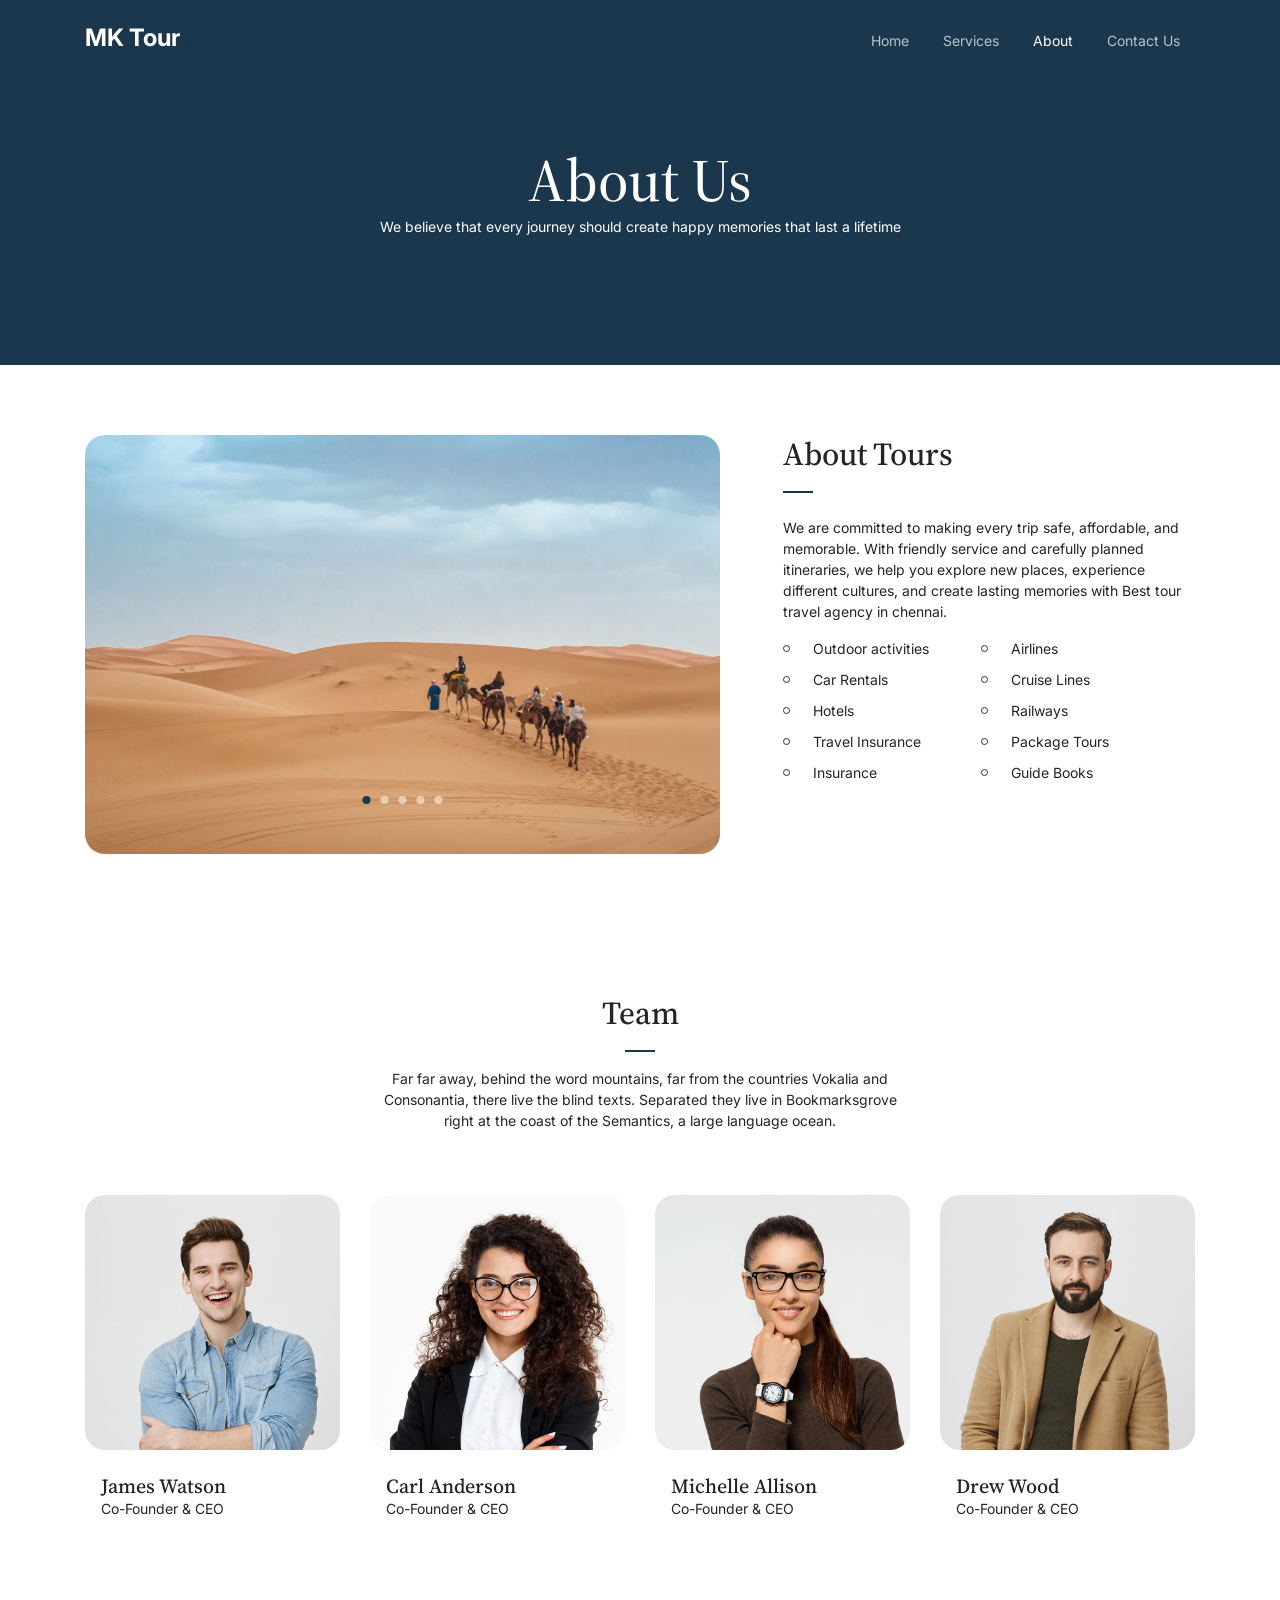
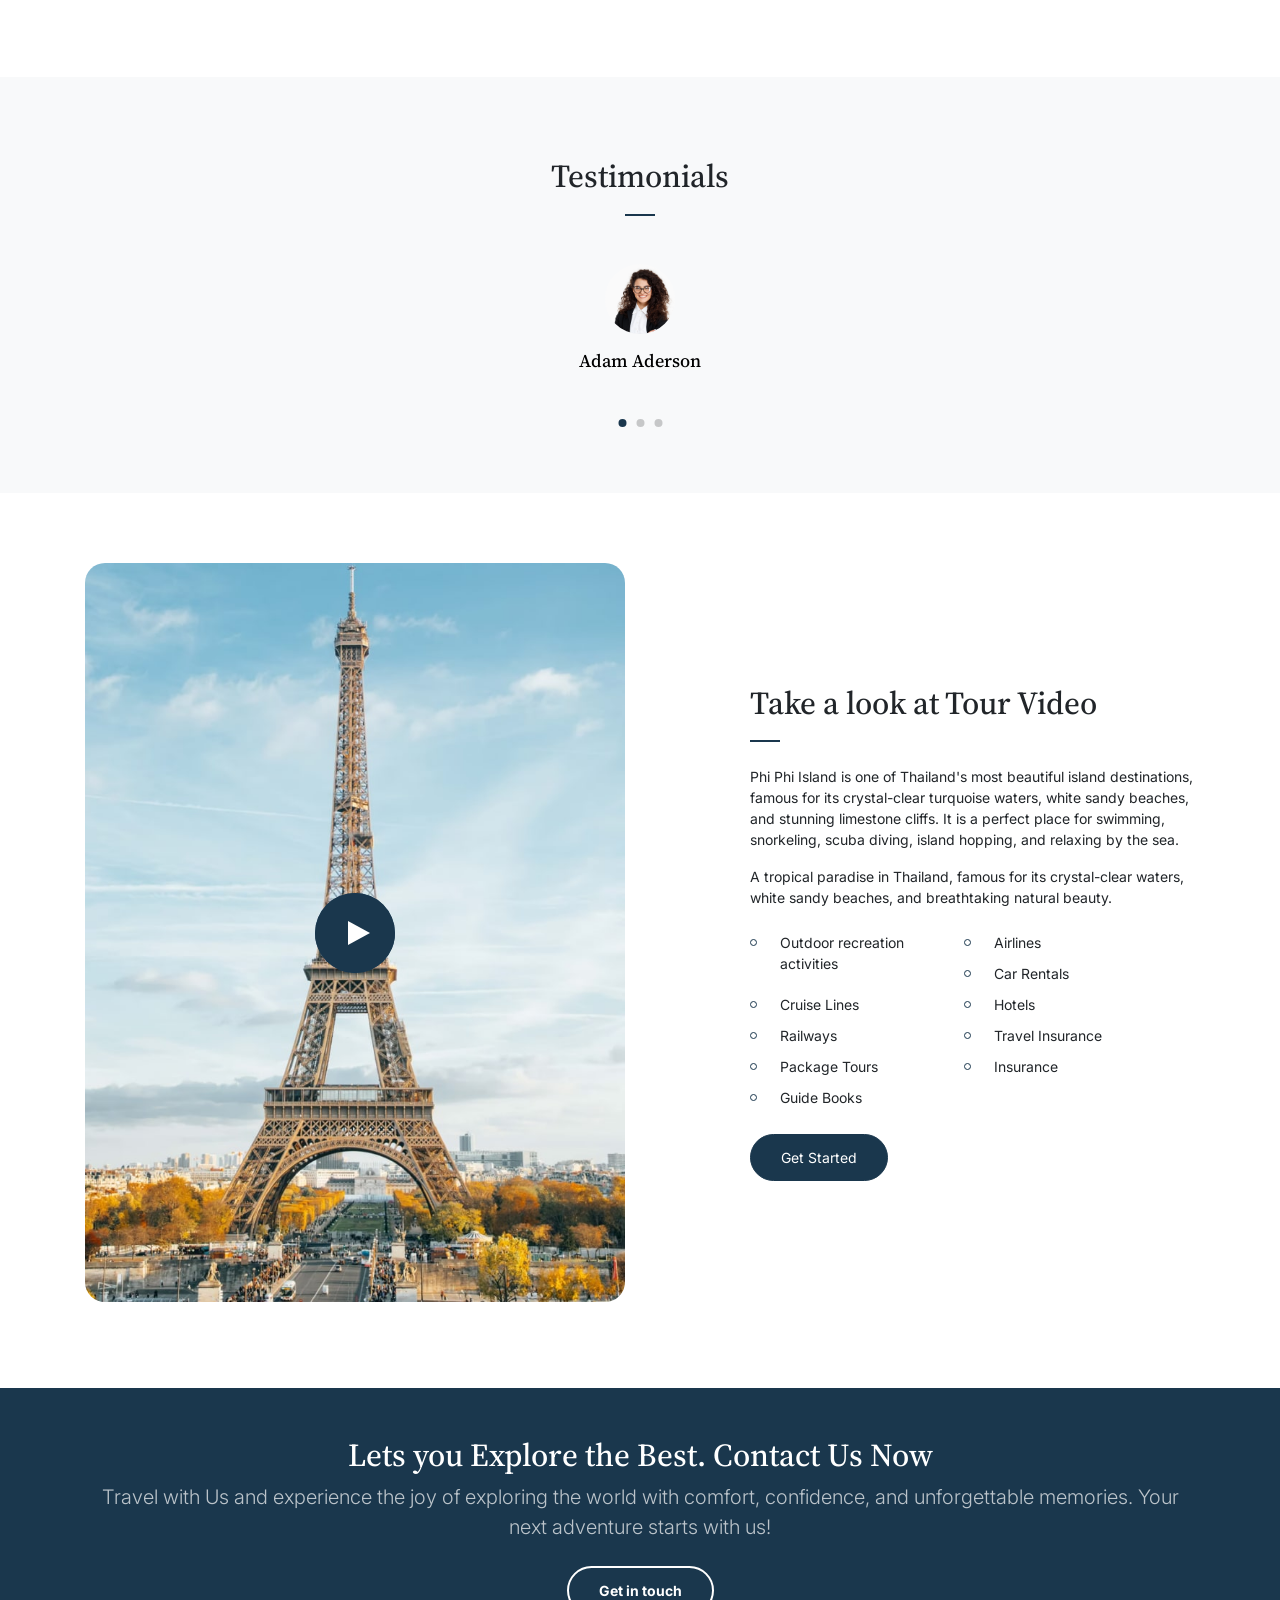
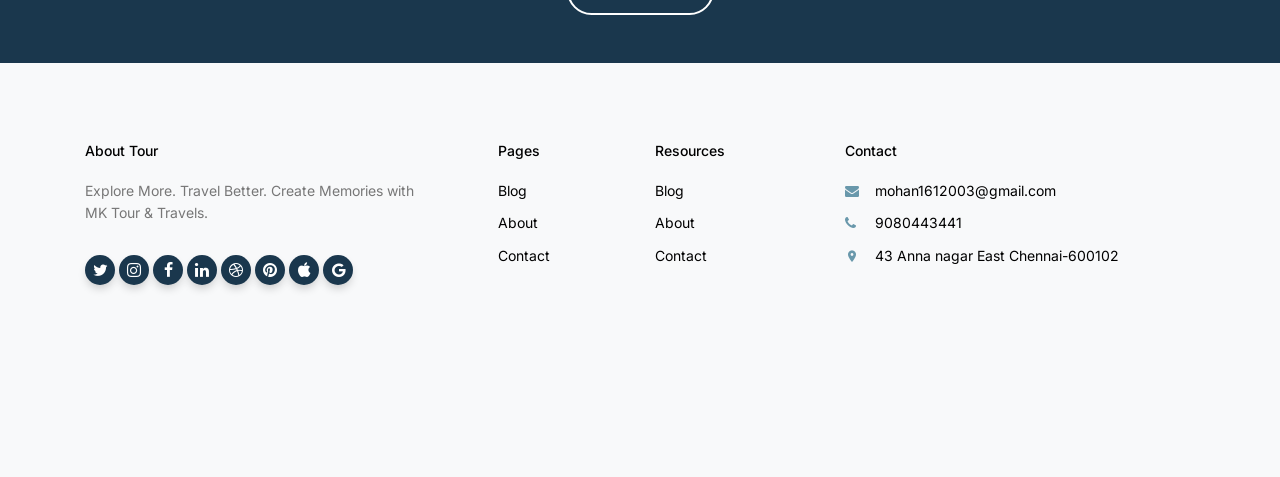
==== about.html @ ab7d7df0 "Update about.html" ====
<!-- /*
* Template Name: Tour
* Template Author: Untree.co
* Tempalte URI: https://untree.co/
* License: https://creativecommons.org/licenses/by/3.0/
*/ -->
<!doctype html>
<html lang="en">
<head>
<meta name="title" content="MK Tour Travels">
<meta name="description" content="MK Tour & Travels, we believe every trip is a new adventure, and we're here to help you discover the world's most beautiful destinations with comfort, safety, and confidence.">
<meta name="keywords" content="Best tour travel agency in chennai">
<meta name="robots" content="index, follow">
<meta http-equiv="Content-Type" content="text/html; charset=utf-8">
<meta name="language" content="English">
<meta name="author" content="MOHANKUMAR S">
<meta charset="utf-8">
<meta name="viewport" content="width=device-width, initial-scale=1, shrink-to-fit=no">
<meta name="author" content="Untree.co">
<link rel="shortcut icon" href="favicon.png">

<meta name="description" content="" />
<meta name="keywords" content="bootstrap, bootstrap4" />

  <link rel="preconnect" href="https://fonts.googleapis.com">
  <link rel="preconnect" href="https://fonts.gstatic.com" crossorigin>
  <link href="https://fonts.googleapis.com/css2?family=Inter:wght@400;700&family=Source+Serif+Pro:wght@400;700&display=swap" rel="stylesheet">

  <link rel="stylesheet" href="css/bootstrap.min.css">
  <link rel="stylesheet" href="css/owl.carousel.min.css">
  <link rel="stylesheet" href="css/owl.theme.default.min.css">
  <link rel="stylesheet" href="css/jquery.fancybox.min.css">
  <link rel="stylesheet" href="fonts/icomoon/style.css">
  <link rel="stylesheet" href="fonts/flaticon/font/flaticon.css">
  <link rel="stylesheet" href="css/daterangepicker.css">
  <link rel="stylesheet" href="css/aos.css">
  <link rel="stylesheet" href="css/style.css">

  <title>"MK Tour Travels with family and friends"</title>

  <!-- Open Graph Meta Tags for MK Tour & Travels -->
	
	<meta property="og:title" content="MK Tour & Travels | Best Tour Packages from Chennai">
	
	<meta property="og:description" content="Explore domestic and international tour packages from Chennai with MK Tour & Travels. Plan your Manali, Goa, Maldives, Thailand and Kerala trips with us.">
	
	<meta property="og:type" content="website">
	
	<meta property="og:url" content="https://mk-tour-travels.vercel.app/index.html">
	
	<meta property="og:image" content="https://mk-tour-travels.vercel.app/images/hero-slider-2.jpg">
	
	<meta property="og:image:alt" content="MK Tour & Travels - Explore Beautiful Travel Destinations">
	
	<meta property="og:site_name" content="MK Tour & Travels">
	
	<meta property="og:locale" content="en_IN">
	
	<!-- Twitter / X Card Tags -->
	
	<meta name="twitter:card" content="summary_large_image">
	
	<meta name="twitter:title" content="MK Tour & Travels | Best Tour Packages from Chennai">
	
	<meta name="twitter:description" content="Explore domestic and international tour packages from Chennai with MK Tour & Travels. Plan your dream vacation with us.">
	
	<meta name="twitter:image" content="https://mk-tour-travels.vercel.app/images/hero-slider-2.jpg">
	
	<meta name="twitter:image:alt" content="MK Tour & Travels Travel Destination">
	

</head>

<body>


  <div class="site-mobile-menu site-navbar-target">
    <div class="site-mobile-menu-header">
      <div class="site-mobile-menu-close">
        <span class="icofont-close js-menu-toggle"></span>
      </div>
    </div>
    <div class="site-mobile-menu-body"></div>
  </div>

  <nav class="site-nav">
    <div class="container">
      <div class="site-navigation">
        <a href="index.html" class="logo m-0">MK Tour <span class="text-primary">.</span></a>

        <ul class="js-clone-nav d-none d-lg-inline-block text-left site-menu float-right">
          <li><a href="index.html">Home</a></li>
          <li><a href="services.html">Services</a></li>
          <li class="active"><a href="about.html">About</a></li>
          <li><a href="contact.html">Contact Us</a></li>
        </ul>

        <a href="#" class="burger ml-auto float-right site-menu-toggle js-menu-toggle d-inline-block d-lg-none light" data-toggle="collapse" data-target="#main-navbar">
          <span></span>
        </a>

      </div>
    </div>
  </nav>


  <div class="hero hero-inner">
    <div class="container">
      <div class="row align-items-center">
        <div class="col-lg-6 mx-auto text-center">
          <div class="intro-wrap">
            <h1 class="mb-0">About Us</h1>
            <p class="text-white">We believe that every journey should create happy memories that last a lifetime</p>
          </div>
        </div>
      </div>
    </div>
  </div>

  
  
  <div class="untree_co-section">
    <div class="container">
      <div class="row">
        <div class="col-lg-7">
          <div class="owl-single dots-absolute owl-carousel">
            <img src="images/slider-1.jpg" alt="Free HTML Template by Untree.co" title="Explore Scenic Holiday Destinations with MK Tour & Travels" class="img-fluid rounded-20">
            <img src="images/slider-2.jpg" alt="Free HTML Template by Untree.co" title="Explore Scenic Holiday Destinations with MK Tour & Travels" class="img-fluid rounded-20">
            <img src="images/slider-3.jpg" alt="Free HTML Template by Untree.co" title="Explore Scenic Holiday Destinations with MK Tour & Travels" class="img-fluid rounded-20">
            <img src="images/slider-4.jpg" alt="Free HTML Template by Untree.co" title="Explore Scenic Holiday Destinations with MK Tour & Travels" class="img-fluid rounded-20">
            <img src="images/slider-5.jpg" alt="Free HTML Template by Untree.co" title="Explore Scenic Holiday Destinations with MK Tour & Travels" class="img-fluid rounded-20">
          </div>
        </div>
        <div class="col-lg-5 pl-lg-5 ml-auto">
          <h2 class="section-title mb-4">About Tours</h2>
          <p>We are committed to making every trip safe, affordable, and memorable. With friendly service and carefully planned itineraries, we help you explore new places, experience different cultures, and create lasting memories with Best tour travel agency in chennai.</p>
          <ul class="list-unstyled two-col clearfix">
            <li>Outdoor activities</li>
            <li>Airlines</li>
            <li>Car Rentals</li>
            <li>Cruise Lines</li>
            <li>Hotels</li>
            <li>Railways</li>
            <li>Travel Insurance</li>
            <li>Package Tours</li>
            <li>Insurance</li>
            <li>Guide Books</li>
          </ul>
        </div>
      </div>
    </div>
  </div>

  <div class="untree_co-section">
    <div class="container">
      <div class="row justify-content-center mb-5">
        <div class="col-md-6 text-center">
          <h2 class="section-title mb-3 text-center">Team</h2>
          <p>Far far away, behind the word mountains, far from the countries Vokalia and Consonantia, there live the blind texts. Separated they live in Bookmarksgrove right at the coast of the Semantics, a large language ocean.</p>
        </div>
      </div>

      <div class="row">
        <div class="col-lg-3 mb-4">
          <div class="team">
            <img src="images/person_1.jpg" alt="Image" title="Happy Traveler Testimonial - MK Tour & Travels" class="img-fluid mb-4 rounded-20">
            <div class="px-3">
              <h3 class="mb-0">James Watson</h3>
              <p>Co-Founder &amp; CEO</p>
            </div>
          </div>
        </div>
        <div class="col-lg-3 mb-4">
          <div class="team">
            <img src="images/person_2.jpg" alt="Image" title="Satisfied Traveler Testimonial - MK Tour & Travels" class="img-fluid mb-4 rounded-20">
            <div class="px-3">
              <h3 class="mb-0">Carl Anderson</h3>
              <p>Co-Founder &amp; CEO</p>
            </div>
          </div>
        </div>

        <div class="col-lg-3 mb-4">
          <div class="team">
            <img src="images/person_4.jpg" alt="Image" title="Happy Customer Testimonial - MK Tour & Travels" class="img-fluid mb-4 rounded-20">
            <div class="px-3">
              <h3 class="mb-0">Michelle Allison</h3>
              <p>Co-Founder &amp; CEO</p>
            </div>
          </div>
        </div>
        <div class="col-lg-3 mb-4">
          <div class="team">
            <img src="images/person_3.jpg" alt="Image" title="Happy Traveler Testimonial - MK Tour & Travels" class="img-fluid mb-4 rounded-20">
            <div class="px-3">
              <h3 class="mb-0">Drew Wood</h3>
              <p>Co-Founder &amp; CEO</p>
            </div>
          </div>
        </div>

      </div>

    </div>
  </div>


  

  <div class="untree_co-section testimonial-section mt-5">
    <div class="container">
      <div class="row justify-content-center">
        <div class="col-lg-7 text-center">
          <h2 class="section-title text-center mb-5">Testimonials</h2>

          <div class="owl-single owl-carousel no-nav">
            <div class="testimonial mx-auto">
              <figure class="img-wrap">
                <img src="images/person_2.jpg" alt="Image" title="Satisfied Traveler Testimonial - MK Tour & Travels" class="img-fluid">
              </figure>
              <h3 class="name">Adam Aderson</h3>
              <blockquote>
                <p>&ldquo;There live the blind texts. Separated they live in Bookmarksgrove right at the coast of the Semantics, a large language ocean.&rdquo;</p>
              </blockquote>
            </div>

            <div class="testimonial mx-auto">
              <figure class="img-wrap">
                <img src="images/person_3.jpg" alt="Image" title="Happy Traveler Testimonial - MK Tour & Travels" class="img-fluid">
              </figure>
              <h3 class="name">Lukas Devlin</h3>
              <blockquote>
                <p>&ldquo;There live the blind texts. Separated they live in Bookmarksgrove right at the coast of the Semantics, a large language ocean.&rdquo;</p>
              </blockquote>
            </div>

            <div class="testimonial mx-auto">
              <figure class="img-wrap">
                <img src="images/person_4.jpg" alt="Image" title="Happy Customer Testimonial - MK Tour & Travels" class="img-fluid">
              </figure>
              <h3 class="name">Kayla Bryant</h3>
              <blockquote>
                <p>&ldquo;There live the blind texts. Separated they live in Bookmarksgrove right at the coast of the Semantics, a large language ocean.&rdquo;</p>
              </blockquote>
            </div>

          </div>

        </div>
      </div>
    </div>
  </div>

  <div class="untree_co-section">
    <div class="container">
      <div class="row justify-content-between align-items-center">

        <div class="col-lg-6">
          <figure class="img-play-video">
            <a id="play-video" class="video-play-button" href="https://www.youtube.com/watch?v=mwtbEGNABWU" data-fancybox>
              <span></span>
            </a>
            <img src="images/hero-slider-2.jpg" alt="Image" title="Explore Paris Tour Packages with MK Tour & Travels" class="img-fluid rounded-20">
          </figure>
        </div>

        <div class="col-lg-5">
          <h2 class="section-title text-left mb-4">Take a look at Tour Video</h2>
          <p>Phi Phi Island is one of Thailand's most beautiful island destinations, famous for its crystal-clear turquoise waters, white sandy beaches, and stunning limestone cliffs. It is a perfect place for swimming, snorkeling, scuba diving, island hopping, and relaxing by the sea.</p>

          <p class="mb-4">A tropical paradise in Thailand, famous for its crystal-clear waters, white sandy beaches, and breathtaking natural beauty.</p>

          <ul class="list-unstyled two-col clearfix">
            <li>Outdoor recreation activities</li>
            <li>Airlines</li>
            <li>Car Rentals</li>
            <li>Cruise Lines</li>
            <li>Hotels</li>
            <li>Railways</li>
            <li>Travel Insurance</li>
            <li>Package Tours</li>
            <li>Insurance</li>
            <li>Guide Books</li>
          </ul>

          <p><a href="#" class="btn btn-primary">Get Started</a></p>

          
        </div>
      </div>
    </div>
  </div>
  
  <div class="py-5 cta-section">
    <div class="container">
      <div class="row text-center">
        <div class="col-md-12">
          <h2 class="mb-2 text-white">Lets you Explore the Best. Contact Us Now</h2>
          <p class="mb-4 lead text-white text-white-opacity">Travel with Us and experience the joy of exploring the world with comfort, confidence, and unforgettable memories. Your next adventure starts with us!</p>
          <p class="mb-0"><a href="booking.html" class="btn btn-outline-white text-white btn-md font-weight-bold">Get in touch</a></p>
        </div>
      </div>
    </div>
  </div>

  <div class="site-footer">
    <div class="inner first">
      <div class="container">
        <div class="row">
          <div class="col-md-6 col-lg-4">
            <div class="widget">
              <h3 class="heading">About Tour</h3>
              <p>Explore More. Travel Better. Create Memories with MK Tour & Travels.</p>
            </div>
            <div class="widget">
              <ul class="list-unstyled social">
                <li><a href="#"><span class="icon-twitter"></span></a></li>
                <li><a href="#"><span class="icon-instagram"></span></a></li>
                <li><a href="#"><span class="icon-facebook"></span></a></li>
                <li><a href="#"><span class="icon-linkedin"></span></a></li>
                <li><a href="#"><span class="icon-dribbble"></span></a></li>
                <li><a href="#"><span class="icon-pinterest"></span></a></li>
                <li><a href="#"><span class="icon-apple"></span></a></li>
                <li><a href="#"><span class="icon-google"></span></a></li>
              </ul>
            </div>
          </div>
          <div class="col-md-6 col-lg-2 pl-lg-5">
            <div class="widget">
              <h3 class="heading">Pages</h3>
              <ul class="links list-unstyled">
                <li><a href="#">Blog</a></li>
                <li><a href="#">About</a></li>
                <li><a href="#">Contact</a></li>
              </ul>
            </div>
          </div>
          <div class="col-md-6 col-lg-2">
            <div class="widget">
              <h3 class="heading">Resources</h3>
              <ul class="links list-unstyled">
                <li><a href="#">Blog</a></li>
                <li><a href="#">About</a></li>
                <li><a href="#">Contact</a></li>
              </ul>
            </div>
          </div>
          <div class="col-md-6 col-lg-4">
            <div class="widget">
              <h3 class="heading">Contact</h3>
              <ul class="list-unstyled quick-info links">
                <li class="email"><a href="#">mohan1612003@gmail.com</a></li>
                <li class="phone"><a href="#">9080443441</a></li>
                <li class="address"><a href="#">43 Anna nagar East Chennai-600102</a></li>
              </ul>
            </div>
          </div>
        </div>
      </div>
    </div>



    <div class="inner dark">
      <div class="container">
        <div class="row text-center">
          <div class="col-md-8 mb-3 mb-md-0 mx-auto">
            <p>
            </p>
          </div>
          
        </div>
      </div>
    </div>
  </div>

  <div id="overlayer"></div>
  <div class="loader">
    <div class="spinner-border" role="status">
      <span class="sr-only">Loading...</span>
    </div>
  </div>

  <script src="js/jquery-3.4.1.min.js"></script>
  <script src="js/popper.min.js"></script>
  <script src="js/bootstrap.min.js"></script>
  <script src="js/owl.carousel.min.js"></script>
  <script src="js/jquery.animateNumber.min.js"></script>
  <script src="js/jquery.waypoints.min.js"></script>
  <script src="js/jquery.fancybox.min.js"></script>
  <script src="js/aos.js"></script>
  <script src="js/moment.min.js"></script>
  <script src="js/daterangepicker.js"></script>

  <script src="js/typed.js"></script>
  
  <script src="js/custom.js"></script>

</body>

</html>
---- fonts/icomoon/style.css ----
@font-face {
  font-family: 'icomoon';
  src:  url('fonts/icomoon.eot?10si43');
  src:  url('fonts/icomoon.eot?10si43#iefix') format('embedded-opentype'),
    url('fonts/icomoon.ttf?10si43') format('truetype'),
    url('fonts/icomoon.woff?10si43') format('woff'),
    url('fonts/icomoon.svg?10si43#icomoon') format('svg');
  font-weight: normal;
  font-style: normal;
}

[class^="icon-"], [class*=" icon-"] {
  /* use !important to prevent issues with browser extensions that change fonts */
  font-family: 'icomoon' !important;
  speak: none;
  font-style: normal;
  font-weight: normal;
  font-variant: normal;
  text-transform: none;
  line-height: 1;

  /* Better Font Rendering =========== */
  -webkit-font-smoothing: antialiased;
  -moz-osx-font-smoothing: grayscale;
}

.icon-asterisk:before {
  content: "\f069";
}
.icon-plus:before {
  content: "\f067";
}
.icon-question:before {
  content: "\f128";
}
.icon-minus:before {
  content: "\f068";
}
.icon-glass:before {
  content: "\f000";
}
.icon-music:before {
  content: "\f001";
}
.icon-search:before {
  content: "\f002";
}
.icon-envelope-o:before {
  content: "\f003";
}
.icon-heart:before {
  content: "\f004";
}
.icon-star:before {
  content: "\f005";
}
.icon-star-o:before {
  content: "\f006";
}
.icon-user:before {
  content: "\f007";
}
.icon-film:before {
  content: "\f008";
}
.icon-th-large:before {
  content: "\f009";
}
.icon-th:before {
  content: "\f00a";
}
.icon-th-list:before {
  content: "\f00b";
}
.icon-check:before {
  content: "\f00c";
}
.icon-close:before {
  content: "\f00d";
}
.icon-remove:before {
  content: "\f00d";
}
.icon-times:before {
  content: "\f00d";
}
.icon-search-plus:before {
  content: "\f00e";
}
.icon-search-minus:before {
  content: "\f010";
}
.icon-power-off:before {
  content: "\f011";
}
.icon-signal:before {
  content: "\f012";
}
.icon-cog:before {
  content: "\f013";
}
.icon-gear:before {
  content: "\f013";
}
.icon-trash-o:before {
  content: "\f014";
}
.icon-home:before {
  content: "\f015";
}
.icon-file-o:before {
  content: "\f016";
}
.icon-clock-o:before {
  content: "\f017";
}
.icon-road:before {
  content: "\f018";
}
.icon-download:before {
  content: "\f019";
}
.icon-arrow-circle-o-down:before {
  content: "\f01a";
}
.icon-arrow-circle-o-up:before {
  content: "\f01b";
}
.icon-inbox:before {
  content: "\f01c";
}
.icon-play-circle-o:before {
  content: "\f01d";
}
.icon-repeat:before {
  content: "\f01e";
}
.icon-rotate-right:before {
  content: "\f01e";
}
.icon-refresh:before {
  content: "\f021";
}
.icon-list-alt:before {
  content: "\f022";
}
.icon-lock:before {
  content: "\f023";
}
.icon-flag:before {
  content: "\f024";
}
.icon-headphones:before {
  content: "\f025";
}
.icon-volume-off:before {
  content: "\f026";
}
.icon-volume-down:before {
  content: "\f027";
}
.icon-volume-up:before {
  content: "\f028";
}
.icon-qrcode:before {
  content: "\f029";
}
.icon-barcode:before {
  content: "\f02a";
}
.icon-tag:before {
  content: "\f02b";
}
.icon-tags:before {
  content: "\f02c";
}
.icon-book:before {
  content: "\f02d";
}
.icon-bookmark:before {
  content: "\f02e";
}
.icon-print:before {
  content: "\f02f";
}
.icon-camera:before {
  content: "\f030";
}
.icon-font:before {
  content: "\f031";
}
.icon-bold:before {
  content: "\f032";
}
.icon-italic:before {
  content: "\f033";
}
.icon-text-height:before {
  content: "\f034";
}
.icon-text-width:before {
  content: "\f035";
}
.icon-align-left:before {
  content: "\f036";
}
.icon-align-center:before {
  content: "\f037";
}
.icon-align-right:before {
  content: "\f038";
}
.icon-align-justify:before {
  content: "\f039";
}
.icon-list:before {
  content: "\f03a";
}
.icon-dedent:before {
  content: "\f03b";
}
.icon-outdent:before {
  content: "\f03b";
}
.icon-indent:before {
  content: "\f03c";
}
.icon-video-camera:before {
  content: "\f03d";
}
.icon-image:before {
  content: "\f03e";
}
.icon-photo:before {
  content: "\f03e";
}
.icon-picture-o:before {
  content: "\f03e";
}
.icon-pencil:before {
  content: "\f040";
}
.icon-map-marker:before {
  content: "\f041";
}
.icon-adjust:before {
  content: "\f042";
}
.icon-tint:before {
  content: "\f043";
}
.icon-edit:before {
  content: "\f044";
}
.icon-pencil-square-o:before {
  content: "\f044";
}
.icon-share-square-o:before {
  content: "\f045";
}
.icon-check-square-o:before {
  content: "\f046";
}
.icon-arrows:before {
  content: "\f047";
}
.icon-step-backward:before {
  content: "\f048";
}
.icon-fast-backward:before {
  content: "\f049";
}
.icon-backward:before {
  content: "\f04a";
}
.icon-play:before {
  content: "\f04b";
}
.icon-pause:before {
  content: "\f04c";
}
.icon-stop:before {
  content: "\f04d";
}
.icon-forward:before {
  content: "\f04e";
}
.icon-fast-forward:before {
  content: "\f050";
}
.icon-step-forward:before {
  content: "\f051";
}
.icon-eject:before {
  content: "\f052";
}
.icon-chevron-left:before {
  content: "\f053";
}
.icon-chevron-right:before {
  content: "\f054";
}
.icon-plus-circle:before {
  content: "\f055";
}
.icon-minus-circle:before {
  content: "\f056";
}
.icon-times-circle:before {
  content: "\f057";
}
.icon-check-circle:before {
  content: "\f058";
}
.icon-question-circle:before {
  content: "\f059";
}
.icon-info-circle:before {
  content: "\f05a";
}
.icon-crosshairs:before {
  content: "\f05b";
}
.icon-times-circle-o:before {
  content: "\f05c";
}
.icon-check-circle-o:before {
  content: "\f05d";
}
.icon-ban:before {
  content: "\f05e";
}
.icon-arrow-left:before {
  content: "\f060";
}
.icon-arrow-right:before {
  content: "\f061";
}
.icon-arrow-up:before {
  content: "\f062";
}
.icon-arrow-down:before {
  content: "\f063";
}
.icon-mail-forward:before {
  content: "\f064";
}
.icon-share:before {
  content: "\f064";
}
.icon-expand:before {
  content: "\f065";
}
.icon-compress:before {
  content: "\f066";
}
.icon-exclamation-circle:before {
  content: "\f06a";
}
.icon-gift:before {
  content: "\f06b";
}
.icon-leaf:before {
  content: "\f06c";
}
.icon-fire:before {
  content: "\f06d";
}
.icon-eye:before {
  content: "\f06e";
}
.icon-eye-slash:before {
  content: "\f070";
}
.icon-exclamation-triangle:before {
  content: "\f071";
}
.icon-warning:before {
  content: "\f071";
}
.icon-plane:before {
  content: "\f072";
}
.icon-calendar:before {
  content: "\f073";
}
.icon-random:before {
  content: "\f074";
}
.icon-comment:before {
  content: "\f075";
}
.icon-magnet:before {
  content: "\f076";
}
.icon-chevron-up:before {
  content: "\f077";
}
.icon-chevron-down:before {
  content: "\f078";
}
.icon-retweet:before {
  content: "\f079";
}
.icon-shopping-cart:before {
  content: "\f07a";
}
.icon-folder:before {
  content: "\f07b";
}
.icon-folder-open:before {
  content: "\f07c";
}
.icon-arrows-v:before {
  content: "\f07d";
}
.icon-arrows-h:before {
  content: "\f07e";
}
.icon-bar-chart:before {
  content: "\f080";
}
.icon-bar-chart-o:before {
  content: "\f080";
}
.icon-twitter-square:before {
  content: "\f081";
}
.icon-facebook-square:before {
  content: "\f082";
}
.icon-camera-retro:before {
  content: "\f083";
}
.icon-key:before {
  content: "\f084";
}
.icon-cogs:before {
  content: "\f085";
}
.icon-gears:before {
  content: "\f085";
}
.icon-comments:before {
  content: "\f086";
}
.icon-thumbs-o-up:before {
  content: "\f087";
}
.icon-thumbs-o-down:before {
  content: "\f088";
}
.icon-star-half:before {
  content: "\f089";
}
.icon-heart-o:before {
  content: "\f08a";
}
.icon-sign-out:before {
  content: "\f08b";
}
.icon-linkedin-square:before {
  content: "\f08c";
}
.icon-thumb-tack:before {
  content: "\f08d";
}
.icon-external-link:before {
  content: "\f08e";
}
.icon-sign-in:before {
  content: "\f090";
}
.icon-trophy:before {
  content: "\f091";
}
.icon-github-square:before {
  content: "\f092";
}
.icon-upload:before {
  content: "\f093";
}
.icon-lemon-o:before {
  content: "\f094";
}
.icon-phone:before {
  content: "\f095";
}
.icon-square-o:before {
  content: "\f096";
}
.icon-bookmark-o:before {
  content: "\f097";
}
.icon-phone-square:before {
  content: "\f098";
}
.icon-twitter:before {
  content: "\f099";
}
.icon-facebook:before {
  content: "\f09a";
}
.icon-facebook-f:before {
  content: "\f09a";
}
.icon-github:before {
  content: "\f09b";
}
.icon-unlock:before {
  content: "\f09c";
}
.icon-credit-card:before {
  content: "\f09d";
}
.icon-feed:before {
  content: "\f09e";
}
.icon-rss:before {
  content: "\f09e";
}
.icon-hdd-o:before {
  content: "\f0a0";
}
.icon-bullhorn:before {
  content: "\f0a1";
}
.icon-bell-o:before {
  content: "\f0a2";
}
.icon-certificate:before {
  content: "\f0a3";
}
.icon-hand-o-right:before {
  content: "\f0a4";
}
.icon-hand-o-left:before {
  content: "\f0a5";
}
.icon-hand-o-up:before {
  content: "\f0a6";
}
.icon-hand-o-down:before {
  content: "\f0a7";
}
.icon-arrow-circle-left:before {
  content: "\f0a8";
}
.icon-arrow-circle-right:before {
  content: "\f0a9";
}
.icon-arrow-circle-up:before {
  content: "\f0aa";
}
.icon-arrow-circle-down:before {
  content: "\f0ab";
}
.icon-globe:before {
  content: "\f0ac";
}
.icon-wrench:before {
  content: "\f0ad";
}
.icon-tasks:before {
  content: "\f0ae";
}
.icon-filter:before {
  content: "\f0b0";
}
.icon-briefcase:before {
  content: "\f0b1";
}
.icon-arrows-alt:before {
  content: "\f0b2";
}
.icon-group:before {
  content: "\f0c0";
}
.icon-users:before {
  content: "\f0c0";
}
.icon-chain:before {
  content: "\f0c1";
}
.icon-link:before {
  content: "\f0c1";
}
.icon-cloud:before {
  content: "\f0c2";
}
.icon-flask:before {
  content: "\f0c3";
}
.icon-cut:before {
  content: "\f0c4";
}
.icon-scissors:before {
  content: "\f0c4";
}
.icon-copy:before {
  content: "\f0c5";
}
.icon-files-o:before {
  content: "\f0c5";
}
.icon-paperclip:before {
  content: "\f0c6";
}
.icon-floppy-o:before {
  content: "\f0c7";
}
.icon-save:before {
  content: "\f0c7";
}
.icon-square:before {
  content: "\f0c8";
}
.icon-bars:before {
  content: "\f0c9";
}
.icon-navicon:before {
  content: "\f0c9";
}
.icon-reorder:before {
  content: "\f0c9";
}
.icon-list-ul:before {
  content: "\f0ca";
}
.icon-list-ol:before {
  content: "\f0cb";
}
.icon-strikethrough:before {
  content: "\f0cc";
}
.icon-underline:before {
  content: "\f0cd";
}
.icon-table:before {
  content: "\f0ce";
}
.icon-magic:before {
  content: "\f0d0";
}
.icon-truck:before {
  content: "\f0d1";
}
.icon-pinterest:before {
  content: "\f0d2";
}
.icon-pinterest-square:before {
  content: "\f0d3";
}
.icon-google-plus-square:before {
  content: "\f0d4";
}
.icon-google-plus:before {
  content: "\f0d5";
}
.icon-money:before {
  content: "\f0d6";
}
.icon-caret-down:before {
  content: "\f0d7";
}
.icon-caret-up:before {
  content: "\f0d8";
}
.icon-caret-left:before {
  content: "\f0d9";
}
.icon-caret-right:before {
  content: "\f0da";
}
.icon-columns:before {
  content: "\f0db";
}
.icon-sort:before {
  content: "\f0dc";
}
.icon-unsorted:before {
  content: "\f0dc";
}
.icon-sort-desc:before {
  content: "\f0dd";
}
.icon-sort-down:before {
  content: "\f0dd";
}
.icon-sort-asc:before {
  content: "\f0de";
}
.icon-sort-up:before {
  content: "\f0de";
}
.icon-envelope:before {
  content: "\f0e0";
}
.icon-linkedin:before {
  content: "\f0e1";
}
.icon-rotate-left:before {
  content: "\f0e2";
}
.icon-undo:before {
  content: "\f0e2";
}
.icon-gavel:before {
  content: "\f0e3";
}
.icon-legal:before {
  content: "\f0e3";
}
.icon-dashboard:before {
  content: "\f0e4";
}
.icon-tachometer:before {
  content: "\f0e4";
}
.icon-comment-o:before {
  content: "\f0e5";
}
.icon-comments-o:before {
  content: "\f0e6";
}
.icon-bolt:before {
  content: "\f0e7";
}
.icon-flash:before {
  content: "\f0e7";
}
.icon-sitemap:before {
  content: "\f0e8";
}
.icon-umbrella:before {
  content: "\f0e9";
}
.icon-clipboard:before {
  content: "\f0ea";
}
.icon-paste:before {
  content: "\f0ea";
}
.icon-lightbulb-o:before {
  content: "\f0eb";
}
.icon-exchange:before {
  content: "\f0ec";
}
.icon-cloud-download:before {
  content: "\f0ed";
}
.icon-cloud-upload:before {
  content: "\f0ee";
}
.icon-user-md:before {
  content: "\f0f0";
}
.icon-stethoscope:before {
  content: "\f0f1";
}
.icon-suitcase:before {
  content: "\f0f2";
}
.icon-bell:before {
  content: "\f0f3";
}
.icon-coffee:before {
  content: "\f0f4";
}
.icon-cutlery:before {
  content: "\f0f5";
}
.icon-file-text-o:before {
  content: "\f0f6";
}
.icon-building-o:before {
  content: "\f0f7";
}
.icon-hospital-o:before {
  content: "\f0f8";
}
.icon-ambulance:before {
  content: "\f0f9";
}
.icon-medkit:before {
  content: "\f0fa";
}
.icon-fighter-jet:before {
  content: "\f0fb";
}
.icon-beer:before {
  content: "\f0fc";
}
.icon-h-square:before {
  content: "\f0fd";
}
.icon-plus-square:before {
  content: "\f0fe";
}
.icon-angle-double-left:before {
  content: "\f100";
}
.icon-angle-double-right:before {
  content: "\f101";
}
.icon-angle-double-up:before {
  content: "\f102";
}
.icon-angle-double-down:before {
  content: "\f103";
}
.icon-angle-left:before {
  content: "\f104";
}
.icon-angle-right:before {
  content: "\f105";
}
.icon-angle-up:before {
  content: "\f106";
}
.icon-angle-down:before {
  content: "\f107";
}
.icon-desktop:before {
  content: "\f108";
}
.icon-laptop:before {
  content: "\f109";
}
.icon-tablet:before {
  content: "\f10a";
}
.icon-mobile:before {
  content: "\f10b";
}
.icon-mobile-phone:before {
  content: "\f10b";
}
.icon-circle-o:before {
  content: "\f10c";
}
.icon-quote-left:before {
  content: "\f10d";
}
.icon-quote-right:before {
  content: "\f10e";
}
.icon-spinner:before {
  content: "\f110";
}
.icon-circle:before {
  content: "\f111";
}
.icon-mail-reply:before {
  content: "\f112";
}
.icon-reply:before {
  content: "\f112";
}
.icon-github-alt:before {
  content: "\f113";
}
.icon-folder-o:before {
  content: "\f114";
}
.icon-folder-open-o:before {
  content: "\f115";
}
.icon-smile-o:before {
  content: "\f118";
}
.icon-frown-o:before {
  content: "\f119";
}
.icon-meh-o:before {
  content: "\f11a";
}
.icon-gamepad:before {
  content: "\f11b";
}
.icon-keyboard-o:before {
  content: "\f11c";
}
.icon-flag-o:before {
  content: "\f11d";
}
.icon-flag-checkered:before {
  content: "\f11e";
}
.icon-terminal:before {
  content: "\f120";
}
.icon-code:before {
  content: "\f121";
}
.icon-mail-reply-all:before {
  content: "\f122";
}
.icon-reply-all:before {
  content: "\f122";
}
.icon-star-half-empty:before {
  content: "\f123";
}
.icon-star-half-full:before {
  content: "\f123";
}
.icon-star-half-o:before {
  content: "\f123";
}
.icon-location-arrow:before {
  content: "\f124";
}
.icon-crop:before {
  content: "\f125";
}
.icon-code-fork:before {
  content: "\f126";
}
.icon-chain-broken:before {
  content: "\f127";
}
.icon-unlink:before {
  content: "\f127";
}
.icon-info:before {
  content: "\f129";
}
.icon-exclamation:before {
  content: "\f12a";
}
.icon-superscript:before {
  content: "\f12b";
}
.icon-subscript:before {
  content: "\f12c";
}
.icon-eraser:before {
  content: "\f12d";
}
.icon-puzzle-piece:before {
  content: "\f12e";
}
.icon-microphone:before {
  content: "\f130";
}
.icon-microphone-slash:before {
  content: "\f131";
}
.icon-shield:before {
  content: "\f132";
}
.icon-calendar-o:before {
  content: "\f133";
}
.icon-fire-extinguisher:before {
  content: "\f134";
}
.icon-rocket:before {
  content: "\f135";
}
.icon-maxcdn:before {
  content: "\f136";
}
.icon-chevron-circle-left:before {
  content: "\f137";
}
.icon-chevron-circle-right:before {
  content: "\f138";
}
.icon-chevron-circle-up:before {
  content: "\f139";
}
.icon-chevron-circle-down:before {
  content: "\f13a";
}
.icon-html5:before {
  content: "\f13b";
}
.icon-css3:before {
  content: "\f13c";
}
.icon-anchor:before {
  content: "\f13d";
}
.icon-unlock-alt:before {
  content: "\f13e";
}
.icon-bullseye:before {
  content: "\f140";
}
.icon-ellipsis-h:before {
  content: "\f141";
}
.icon-ellipsis-v:before {
  content: "\f142";
}
.icon-rss-square:before {
  content: "\f143";
}
.icon-play-circle:before {
  content: "\f144";
}
.icon-ticket:before {
  content: "\f145";
}
.icon-minus-square:before {
  content: "\f146";
}
.icon-minus-square-o:before {
  content: "\f147";
}
.icon-level-up:before {
  content: "\f148";
}
.icon-level-down:before {
  content: "\f149";
}
.icon-check-square:before {
  content: "\f14a";
}
.icon-pencil-square:before {
  content: "\f14b";
}
.icon-external-link-square:before {
  content: "\f14c";
}
.icon-share-square:before {
  content: "\f14d";
}
.icon-compass:before {
  content: "\f14e";
}
.icon-caret-square-o-down:before {
  content: "\f150";
}
.icon-toggle-down:before {
  content: "\f150";
}
.icon-caret-square-o-up:before {
  content: "\f151";
}
.icon-toggle-up:before {
  content: "\f151";
}
.icon-caret-square-o-right:before {
  content: "\f152";
}
.icon-toggle-right:before {
  content: "\f152";
}
.icon-eur:before {
  content: "\f153";
}
.icon-euro:before {
  content: "\f153";
}
.icon-gbp:before {
  content: "\f154";
}
.icon-dollar:before {
  content: "\f155";
}
.icon-usd:before {
  content: "\f155";
}
.icon-inr:before {
  content: "\f156";
}
.icon-rupee:before {
  content: "\f156";
}
.icon-cny:before {
  content: "\f157";
}
.icon-jpy:before {
  content: "\f157";
}
.icon-rmb:before {
  content: "\f157";
}
.icon-yen:before {
  content: "\f157";
}
.icon-rouble:before {
  content: "\f158";
}
.icon-rub:before {
  content: "\f158";
}
.icon-ruble:before {
  content: "\f158";
}
.icon-krw:before {
  content: "\f159";
}
.icon-won:before {
  content: "\f159";
}
.icon-bitcoin:before {
  content: "\f15a";
}
.icon-btc:before {
  content: "\f15a";
}
.icon-file:before {
  content: "\f15b";
}
.icon-file-text:before {
  content: "\f15c";
}
.icon-sort-alpha-asc:before {
  content: "\f15d";
}
.icon-sort-alpha-desc:before {
  content: "\f15e";
}
.icon-sort-amount-asc:before {
  content: "\f160";
}
.icon-sort-amount-desc:before {
  content: "\f161";
}
.icon-sort-numeric-asc:before {
  content: "\f162";
}
.icon-sort-numeric-desc:before {
  content: "\f163";
}
.icon-thumbs-up:before {
  content: "\f164";
}
.icon-thumbs-down:before {
  content: "\f165";
}
.icon-youtube-square:before {
  content: "\f166";
}
.icon-youtube:before {
  content: "\f167";
}
.icon-xing:before {
  content: "\f168";
}
.icon-xing-square:before {
  content: "\f169";
}
.icon-youtube-play:before {
  content: "\f16a";
}
.icon-dropbox:before {
  content: "\f16b";
}
.icon-stack-overflow:before {
  content: "\f16c";
}
.icon-instagram:before {
  content: "\f16d";
}
.icon-flickr:before {
  content: "\f16e";
}
.icon-adn:before {
  content: "\f170";
}
.icon-bitbucket:before {
  content: "\f171";
}
.icon-bitbucket-square:before {
  content: "\f172";
}
.icon-tumblr:before {
  content: "\f173";
}
.icon-tumblr-square:before {
  content: "\f174";
}
.icon-long-arrow-down:before {
  content: "\f175";
}
.icon-long-arrow-up:before {
  content: "\f176";
}
.icon-long-arrow-left:before {
  content: "\f177";
}
.icon-long-arrow-right:before {
  content: "\f178";
}
.icon-apple:before {
  content: "\f179";
}
.icon-windows:before {
  content: "\f17a";
}
.icon-android:before {
  content: "\f17b";
}
.icon-linux:before {
  content: "\f17c";
}
.icon-dribbble:before {
  content: "\f17d";
}
.icon-skype:before {
  content: "\f17e";
}
.icon-foursquare:before {
  content: "\f180";
}
.icon-trello:before {
  content: "\f181";
}
.icon-female:before {
  content: "\f182";
}
.icon-male:before {
  content: "\f183";
}
.icon-gittip:before {
  content: "\f184";
}
.icon-gratipay:before {
  content: "\f184";
}
.icon-sun-o:before {
  content: "\f185";
}
.icon-moon-o:before {
  content: "\f186";
}
.icon-archive:before {
  content: "\f187";
}
.icon-bug:before {
  content: "\f188";
}
.icon-vk:before {
  content: "\f189";
}
.icon-weibo:before {
  content: "\f18a";
}
.icon-renren:before {
  content: "\f18b";
}
.icon-pagelines:before {
  content: "\f18c";
}
.icon-stack-exchange:before {
  content: "\f18d";
}
.icon-arrow-circle-o-right:before {
  content: "\f18e";
}
.icon-arrow-circle-o-left:before {
  content: "\f190";
}
.icon-caret-square-o-left:before {
  content: "\f191";
}
.icon-toggle-left:before {
  content: "\f191";
}
.icon-dot-circle-o:before {
  content: "\f192";
}
.icon-wheelchair:before {
  content: "\f193";
}
.icon-vimeo-square:before {
  content: "\f194";
}
.icon-try:before {
  content: "\f195";
}
.icon-turkish-lira:before {
  content: "\f195";
}
.icon-plus-square-o:before {
  content: "\f196";
}
.icon-space-shuttle:before {
  content: "\f197";
}
.icon-slack:before {
  content: "\f198";
}
.icon-envelope-square:before {
  content: "\f199";
}
.icon-wordpress:before {
  content: "\f19a";
}
.icon-openid:before {
  content: "\f19b";
}
.icon-bank:before {
  content: "\f19c";
}
.icon-institution:before {
  content: "\f19c";
}
.icon-university:before {
  content: "\f19c";
}
.icon-graduation-cap:before {
  content: "\f19d";
}
.icon-mortar-board:before {
  content: "\f19d";
}
.icon-yahoo:before {
  content: "\f19e";
}
.icon-google:before {
  content: "\f1a0";
}
.icon-reddit:before {
  content: "\f1a1";
}
.icon-reddit-square:before {
  content: "\f1a2";
}
.icon-stumbleupon-circle:before {
  content: "\f1a3";
}
.icon-stumbleupon:before {
  content: "\f1a4";
}
.icon-delicious:before {
  content: "\f1a5";
}
.icon-digg:before {
  content: "\f1a6";
}
.icon-pied-piper-pp:before {
  content: "\f1a7";
}
.icon-pied-piper-alt:before {
  content: "\f1a8";
}
.icon-drupal:before {
  content: "\f1a9";
}
.icon-joomla:before {
  content: "\f1aa";
}
.icon-language:before {
  content: "\f1ab";
}
.icon-fax:before {
  content: "\f1ac";
}
.icon-building:before {
  content: "\f1ad";
}
.icon-child:before {
  content: "\f1ae";
}
.icon-paw:before {
  content: "\f1b0";
}
.icon-spoon:before {
  content: "\f1b1";
}
.icon-cube:before {
  content: "\f1b2";
}
.icon-cubes:before {
  content: "\f1b3";
}
.icon-behance:before {
  content: "\f1b4";
}
.icon-behance-square:before {
  content: "\f1b5";
}
.icon-steam:before {
  content: "\f1b6";
}
.icon-steam-square:before {
  content: "\f1b7";
}
.icon-recycle:before {
  content: "\f1b8";
}
.icon-automobile:before {
  content: "\f1b9";
}
.icon-car:before {
  content: "\f1b9";
}
.icon-cab:before {
  content: "\f1ba";
}
.icon-taxi:before {
  content: "\f1ba";
}
.icon-tree:before {
  content: "\f1bb";
}
.icon-spotify:before {
  content: "\f1bc";
}
.icon-deviantart:before {
  content: "\f1bd";
}
.icon-soundcloud:before {
  content: "\f1be";
}
.icon-database:before {
  content: "\f1c0";
}
.icon-file-pdf-o:before {
  content: "\f1c1";
}
.icon-file-word-o:before {
  content: "\f1c2";
}
.icon-file-excel-o:before {
  content: "\f1c3";
}
.icon-file-powerpoint-o:before {
  content: "\f1c4";
}
.icon-file-image-o:before {
  content: "\f1c5";
}
.icon-file-photo-o:before {
  content: "\f1c5";
}
.icon-file-picture-o:before {
  content: "\f1c5";
}
.icon-file-archive-o:before {
  content: "\f1c6";
}
.icon-file-zip-o:before {
  content: "\f1c6";
}
.icon-file-audio-o:before {
  content: "\f1c7";
}
.icon-file-sound-o:before {
  content: "\f1c7";
}
.icon-file-movie-o:before {
  content: "\f1c8";
}
.icon-file-video-o:before {
  content: "\f1c8";
}
.icon-file-code-o:before {
  content: "\f1c9";
}
.icon-vine:before {
  content: "\f1ca";
}
.icon-codepen:before {
  content: "\f1cb";
}
.icon-jsfiddle:before {
  content: "\f1cc";
}
.icon-life-bouy:before {
  content: "\f1cd";
}
.icon-life-buoy:before {
  content: "\f1cd";
}
.icon-life-ring:before {
  content: "\f1cd";
}
.icon-life-saver:before {
  content: "\f1cd";
}
.icon-support:before {
  content: "\f1cd";
}
.icon-circle-o-notch:before {
  content: "\f1ce";
}
.icon-ra:before {
  content: "\f1d0";
}
.icon-rebel:before {
  content: "\f1d0";
}
.icon-resistance:before {
  content: "\f1d0";
}
.icon-empire:before {
  content: "\f1d1";
}
.icon-ge:before {
  content: "\f1d1";
}
.icon-git-square:before {
  content: "\f1d2";
}
.icon-git:before {
  content: "\f1d3";
}
.icon-hacker-news:before {
  content: "\f1d4";
}
.icon-y-combinator-square:before {
  content: "\f1d4";
}
.icon-yc-square:before {
  content: "\f1d4";
}
.icon-tencent-weibo:before {
  content: "\f1d5";
}
.icon-qq:before {
  content: "\f1d6";
}
.icon-wechat:before {
  content: "\f1d7";
}
.icon-weixin:before {
  content: "\f1d7";
}
.icon-paper-plane:before {
  content: "\f1d8";
}
.icon-send:before {
  content: "\f1d8";
}
.icon-paper-plane-o:before {
  content: "\f1d9";
}
.icon-send-o:before {
  content: "\f1d9";
}
.icon-history:before {
  content: "\f1da";
}
.icon-circle-thin:before {
  content: "\f1db";
}
.icon-header:before {
  content: "\f1dc";
}
.icon-paragraph:before {
  content: "\f1dd";
}
.icon-sliders:before {
  content: "\f1de";
}
.icon-share-alt:before {
  content: "\f1e0";
}
.icon-share-alt-square:before {
  content: "\f1e1";
}
.icon-bomb:before {
  content: "\f1e2";
}
.icon-futbol-o:before {
  content: "\f1e3";
}
.icon-soccer-ball-o:before {
  content: "\f1e3";
}
.icon-tty:before {
  content: "\f1e4";
}
.icon-binoculars:before {
  content: "\f1e5";
}
.icon-plug:before {
  content: "\f1e6";
}
.icon-slideshare:before {
  content: "\f1e7";
}
.icon-twitch:before {
  content: "\f1e8";
}
.icon-yelp:before {
  content: "\f1e9";
}
.icon-newspaper-o:before {
  content: "\f1ea";
}
.icon-wifi:before {
  content: "\f1eb";
}
.icon-calculator:before {
  content: "\f1ec";
}
.icon-paypal:before {
  content: "\f1ed";
}
.icon-google-wallet:before {
  content: "\f1ee";
}
.icon-cc-visa:before {
  content: "\f1f0";
}
.icon-cc-mastercard:before {
  content: "\f1f1";
}
.icon-cc-discover:before {
  content: "\f1f2";
}
.icon-cc-amex:before {
  content: "\f1f3";
}
.icon-cc-paypal:before {
  content: "\f1f4";
}
.icon-cc-stripe:before {
  content: "\f1f5";
}
.icon-bell-slash:before {
  content: "\f1f6";
}
.icon-bell-slash-o:before {
  content: "\f1f7";
}
.icon-trash:before {
  content: "\f1f8";
}
.icon-copyright:before {
  content: "\f1f9";
}
.icon-at:before {
  content: "\f1fa";
}
.icon-eyedropper:before {
  content: "\f1fb";
}
.icon-paint-brush:before {
  content: "\f1fc";
}
.icon-birthday-cake:before {
  content: "\f1fd";
}
.icon-area-chart:before {
  content: "\f1fe";
}
.icon-pie-chart:before {
  content: "\f200";
}
.icon-line-chart:before {
  content: "\f201";
}
.icon-lastfm:before {
  content: "\f202";
}
.icon-lastfm-square:before {
  content: "\f203";
}
.icon-toggle-off:before {
  content: "\f204";
}
.icon-toggle-on:before {
  content: "\f205";
}
.icon-bicycle:before {
  content: "\f206";
}
.icon-bus:before {
  content: "\f207";
}
.icon-ioxhost:before {
  content: "\f208";
}
.icon-angellist:before {
  content: "\f209";
}
.icon-cc:before {
  content: "\f20a";
}
.icon-ils:before {
  content: "\f20b";
}
.icon-shekel:before {
  content: "\f20b";
}
.icon-sheqel:before {
  content: "\f20b";
}
.icon-meanpath:before {
  content: "\f20c";
}
.icon-buysellads:before {
  content: "\f20d";
}
.icon-connectdevelop:before {
  content: "\f20e";
}
.icon-dashcube:before {
  content: "\f210";
}
.icon-forumbee:before {
  content: "\f211";
}
.icon-leanpub:before {
  content: "\f212";
}
.icon-sellsy:before {
  content: "\f213";
}
.icon-shirtsinbulk:before {
  content: "\f214";
}
.icon-simplybuilt:before {
  content: "\f215";
}
.icon-skyatlas:before {
  content: "\f216";
}
.icon-cart-plus:before {
  content: "\f217";
}
.icon-cart-arrow-down:before {
  content: "\f218";
}
.icon-diamond:before {
  content: "\f219";
}
.icon-ship:before {
  content: "\f21a";
}
.icon-user-secret:before {
  content: "\f21b";
}
.icon-motorcycle:before {
  content: "\f21c";
}
.icon-street-view:before {
  content: "\f21d";
}
.icon-heartbeat:before {
  content: "\f21e";
}
.icon-venus:before {
  content: "\f221";
}
.icon-mars:before {
  content: "\f222";
}
.icon-mercury:before {
  content: "\f223";
}
.icon-intersex:before {
  content: "\f224";
}
.icon-transgender:before {
  content: "\f224";
}
.icon-transgender-alt:before {
  content: "\f225";
}
.icon-venus-double:before {
  content: "\f226";
}
.icon-mars-double:before {
  content: "\f227";
}
.icon-venus-mars:before {
  content: "\f228";
}
.icon-mars-stroke:before {
  content: "\f229";
}
.icon-mars-stroke-v:before {
  content: "\f22a";
}
.icon-mars-stroke-h:before {
  content: "\f22b";
}
.icon-neuter:before {
  content: "\f22c";
}
.icon-genderless:before {
  content: "\f22d";
}
.icon-facebook-official:before {
  content: "\f230";
}
.icon-pinterest-p:before {
  content: "\f231";
}
.icon-whatsapp:before {
  content: "\f232";
}
.icon-server:before {
  content: "\f233";
}
.icon-user-plus:before {
  content: "\f234";
}
.icon-user-times:before {
  content: "\f235";
}
.icon-bed:before {
  content: "\f236";
}
.icon-hotel:before {
  content: "\f236";
}
.icon-viacoin:before {
  content: "\f237";
}
.icon-train:before {
  content: "\f238";
}
.icon-subway:before {
  content: "\f239";
}
.icon-medium:before {
  content: "\f23a";
}
.icon-y-combinator:before {
  content: "\f23b";
}
.icon-yc:before {
  content: "\f23b";
}
.icon-optin-monster:before {
  content: "\f23c";
}
.icon-opencart:before {
  content: "\f23d";
}
.icon-expeditedssl:before {
  content: "\f23e";
}
.icon-battery:before {
  content: "\f240";
}
.icon-battery-4:before {
  content: "\f240";
}
.icon-battery-full:before {
  content: "\f240";
}
.icon-battery-3:before {
  content: "\f241";
}
.icon-battery-three-quarters:before {
  content: "\f241";
}
.icon-battery-2:before {
  content: "\f242";
}
.icon-battery-half:before {
  content: "\f242";
}
.icon-battery-1:before {
  content: "\f243";
}
.icon-battery-quarter:before {
  content: "\f243";
}
.icon-battery-0:before {
  content: "\f244";
}
.icon-battery-empty:before {
  content: "\f244";
}
.icon-mouse-pointer:before {
  content: "\f245";
}
.icon-i-cursor:before {
  content: "\f246";
}
.icon-object-group:before {
  content: "\f247";
}
.icon-object-ungroup:before {
  content: "\f248";
}
.icon-sticky-note:before {
  content: "\f249";
}
.icon-sticky-note-o:before {
  content: "\f24a";
}
.icon-cc-jcb:before {
  content: "\f24b";
}
.icon-cc-diners-club:before {
  content: "\f24c";
}
.icon-clone:before {
  content: "\f24d";
}
.icon-balance-scale:before {
  content: "\f24e";
}
.icon-hourglass-o:before {
  content: "\f250";
}
.icon-hourglass-1:before {
  content: "\f251";
}
.icon-hourglass-start:before {
  content: "\f251";
}
.icon-hourglass-2:before {
  content: "\f252";
}
.icon-hourglass-half:before {
  content: "\f252";
}
.icon-hourglass-3:before {
  content: "\f253";
}
.icon-hourglass-end:before {
  content: "\f253";
}
.icon-hourglass:before {
  content: "\f254";
}
.icon-hand-grab-o:before {
  content: "\f255";
}
.icon-hand-rock-o:before {
  content: "\f255";
}
.icon-hand-paper-o:before {
  content: "\f256";
}
.icon-hand-stop-o:before {
  content: "\f256";
}
.icon-hand-scissors-o:before {
  content: "\f257";
}
.icon-hand-lizard-o:before {
  content: "\f258";
}
.icon-hand-spock-o:before {
  content: "\f259";
}
.icon-hand-pointer-o:before {
  content: "\f25a";
}
.icon-hand-peace-o:before {
  content: "\f25b";
}
.icon-trademark:before {
  content: "\f25c";
}
.icon-registered:before {
  content: "\f25d";
}
.icon-creative-commons:before {
  content: "\f25e";
}
.icon-gg:before {
  content: "\f260";
}
.icon-gg-circle:before {
  content: "\f261";
}
.icon-tripadvisor:before {
  content: "\f262";
}
.icon-odnoklassniki:before {
  content: "\f263";
}
.icon-odnoklassniki-square:before {
  content: "\f264";
}
.icon-get-pocket:before {
  content: "\f265";
}
.icon-wikipedia-w:before {
  content: "\f266";
}
.icon-safari:before {
  content: "\f267";
}
.icon-chrome:before {
  content: "\f268";
}
.icon-firefox:before {
  content: "\f269";
}
.icon-opera:before {
  content: "\f26a";
}
.icon-internet-explorer:before {
  content: "\f26b";
}
.icon-television:before {
  content: "\f26c";
}
.icon-tv:before {
  content: "\f26c";
}
.icon-contao:before {
  content: "\f26d";
}
.icon-500px:before {
  content: "\f26e";
}
.icon-amazon:before {
  content: "\f270";
}
.icon-calendar-plus-o:before {
  content: "\f271";
}
.icon-calendar-minus-o:before {
  content: "\f272";
}
.icon-calendar-times-o:before {
  content: "\f273";
}
.icon-calendar-check-o:before {
  content: "\f274";
}
.icon-industry:before {
  content: "\f275";
}
.icon-map-pin:before {
  content: "\f276";
}
.icon-map-signs:before {
  content: "\f277";
}
.icon-map-o:before {
  content: "\f278";
}
.icon-map:before {
  content: "\f279";
}
.icon-commenting:before {
  content: "\f27a";
}
.icon-commenting-o:before {
  content: "\f27b";
}
.icon-houzz:before {
  content: "\f27c";
}
.icon-vimeo:before {
  content: "\f27d";
}
.icon-black-tie:before {
  content: "\f27e";
}
.icon-fonticons:before {
  content: "\f280";
}
.icon-reddit-alien:before {
  content: "\f281";
}
.icon-edge:before {
  content: "\f282";
}
.icon-credit-card-alt:before {
  content: "\f283";
}
.icon-codiepie:before {
  content: "\f284";
}
.icon-modx:before {
  content: "\f285";
}
.icon-fort-awesome:before {
  content: "\f286";
}
.icon-usb:before {
  content: "\f287";
}
.icon-product-hunt:before {
  content: "\f288";
}
.icon-mixcloud:before {
  content: "\f289";
}
.icon-scribd:before {
  content: "\f28a";
}
.icon-pause-circle:before {
  content: "\f28b";
}
.icon-pause-circle-o:before {
  content: "\f28c";
}
.icon-stop-circle:before {
  content: "\f28d";
}
.icon-stop-circle-o:before {
  content: "\f28e";
}
.icon-shopping-bag:before {
  content: "\f290";
}
.icon-shopping-basket:before {
  content: "\f291";
}
.icon-hashtag:before {
  content: "\f292";
}
.icon-bluetooth:before {
  content: "\f293";
}
.icon-bluetooth-b:before {
  content: "\f294";
}
.icon-percent:before {
  content: "\f295";
}
.icon-gitlab:before {
  content: "\f296";
}
.icon-wpbeginner:before {
  content: "\f297";
}
.icon-wpforms:before {
  content: "\f298";
}
.icon-envira:before {
  content: "\f299";
}
.icon-universal-access:before {
  content: "\f29a";
}
.icon-wheelchair-alt:before {
  content: "\f29b";
}
.icon-question-circle-o:before {
  content: "\f29c";
}
.icon-blind:before {
  content: "\f29d";
}
.icon-audio-description:before {
  content: "\f29e";
}
.icon-volume-control-phone:before {
  content: "\f2a0";
}
.icon-braille:before {
  content: "\f2a1";
}
.icon-assistive-listening-systems:before {
  content: "\f2a2";
}
.icon-american-sign-language-interpreting:before {
  content: "\f2a3";
}
.icon-asl-interpreting:before {
  content: "\f2a3";
}
.icon-deaf:before {
  content: "\f2a4";
}
.icon-deafness:before {
  content: "\f2a4";
}
.icon-hard-of-hearing:before {
  content: "\f2a4";
}
.icon-glide:before {
  content: "\f2a5";
}
.icon-glide-g:before {
  content: "\f2a6";
}
.icon-sign-language:before {
  content: "\f2a7";
}
.icon-signing:before {
  content: "\f2a7";
}
.icon-low-vision:before {
  content: "\f2a8";
}
.icon-viadeo:before {
  content: "\f2a9";
}
.icon-viadeo-square:before {
  content: "\f2aa";
}
.icon-snapchat:before {
  content: "\f2ab";
}
.icon-snapchat-ghost:before {
  content: "\f2ac";
}
.icon-snapchat-square:before {
  content: "\f2ad";
}
.icon-pied-piper:before {
  content: "\f2ae";
}
.icon-first-order:before {
  content: "\f2b0";
}
.icon-yoast:before {
  content: "\f2b1";
}
.icon-themeisle:before {
  content: "\f2b2";
}
.icon-google-plus-circle:before {
  content: "\f2b3";
}
.icon-google-plus-official:before {
  content: "\f2b3";
}
.icon-fa:before {
  content: "\f2b4";
}
.icon-font-awesome:before {
  content: "\f2b4";
}
.icon-handshake-o:before {
  content: "\f2b5";
}
.icon-envelope-open:before {
  content: "\f2b6";
}
.icon-envelope-open-o:before {
  content: "\f2b7";
}
.icon-linode:before {
  content: "\f2b8";
}
.icon-address-book:before {
  content: "\f2b9";
}
.icon-address-book-o:before {
  content: "\f2ba";
}
.icon-address-card:before {
  content: "\f2bb";
}
.icon-vcard:before {
  content: "\f2bb";
}
.icon-address-card-o:before {
  content: "\f2bc";
}
.icon-vcard-o:before {
  content: "\f2bc";
}
.icon-user-circle:before {
  content: "\f2bd";
}
.icon-user-circle-o:before {
  content: "\f2be";
}
.icon-user-o:before {
  content: "\f2c0";
}
.icon-id-badge:before {
  content: "\f2c1";
}
.icon-drivers-license:before {
  content: "\f2c2";
}
.icon-id-card:before {
  content: "\f2c2";
}
.icon-drivers-license-o:before {
  content: "\f2c3";
}
.icon-id-card-o:before {
  content: "\f2c3";
}
.icon-quora:before {
  content: "\f2c4";
}
.icon-free-code-camp:before {
  content: "\f2c5";
}
.icon-telegram:before {
  content: "\f2c6";
}
.icon-thermometer:before {
  content: "\f2c7";
}
.icon-thermometer-4:before {
  content: "\f2c7";
}
.icon-thermometer-full:before {
  content: "\f2c7";
}
.icon-thermometer-3:before {
  content: "\f2c8";
}
.icon-thermometer-three-quarters:before {
  content: "\f2c8";
}
.icon-thermometer-2:before {
  content: "\f2c9";
}
.icon-thermometer-half:before {
  content: "\f2c9";
}
.icon-thermometer-1:before {
  content: "\f2ca";
}
.icon-thermometer-quarter:before {
  content: "\f2ca";
}
.icon-thermometer-0:before {
  content: "\f2cb";
}
.icon-thermometer-empty:before {
  content: "\f2cb";
}
.icon-shower:before {
  content: "\f2cc";
}
.icon-bath:before {
  content: "\f2cd";
}
.icon-bathtub:before {
  content: "\f2cd";
}
.icon-s15:before {
  content: "\f2cd";
}
.icon-podcast:before {
  content: "\f2ce";
}
.icon-window-maximize:before {
  content: "\f2d0";
}
.icon-window-minimize:before {
  content: "\f2d1";
}
.icon-window-restore:before {
  content: "\f2d2";
}
.icon-times-rectangle:before {
  content: "\f2d3";
}
.icon-window-close:before {
  content: "\f2d3";
}
.icon-times-rectangle-o:before {
  content: "\f2d4";
}
.icon-window-close-o:before {
  content: "\f2d4";
}
.icon-bandcamp:before {
  content: "\f2d5";
}
.icon-grav:before {
  content: "\f2d6";
}
.icon-etsy:before {
  content: "\f2d7";
}
.icon-imdb:before {
  content: "\f2d8";
}
.icon-ravelry:before {
  content: "\f2d9";
}
.icon-eercast:before {
  content: "\f2da";
}
.icon-microchip:before {
  content: "\f2db";
}
.icon-snowflake-o:before {
  content: "\f2dc";
}
.icon-superpowers:before {
  content: "\f2dd";
}
.icon-wpexplorer:before {
  content: "\f2de";
}
.icon-meetup:before {
  content: "\f2e0";
}
.icon-3d_rotation:before {
  content: "\e84d";
}
.icon-ac_unit:before {
  content: "\eb3b";
}
.icon-alarm:before {
  content: "\e855";
}
.icon-access_alarms:before {
  content: "\e191";
}
.icon-schedule:before {
  content: "\e8b5";
}
.icon-accessibility:before {
  content: "\e84e";
}
.icon-accessible:before {
  content: "\e914";
}
.icon-account_balance:before {
  content: "\e84f";
}
.icon-account_balance_wallet:before {
  content: "\e850";
}
.icon-account_box:before {
  content: "\e851";
}
.icon-account_circle:before {
  content: "\e853";
}
.icon-adb:before {
  content: "\e60e";
}
.icon-add:before {
  content: "\e145";
}
.icon-add_a_photo:before {
  content: "\e439";
}
.icon-alarm_add:before {
  content: "\e856";
}
.icon-add_alert:before {
  content: "\e003";
}
.icon-add_box:before {
  content: "\e146";
}
.icon-add_circle:before {
  content: "\e147";
}
.icon-control_point:before {
  content: "\e3ba";
}
.icon-add_location:before {
  content: "\e567";
}
.icon-add_shopping_cart:before {
  content: "\e854";
}
.icon-queue:before {
  content: "\e03c";
}
.icon-add_to_queue:before {
  content: "\e05c";
}
.icon-adjust2:before {
  content: "\e39e";
}
.icon-airline_seat_flat:before {
  content: "\e630";
}
.icon-airline_seat_flat_angled:before {
  content: "\e631";
}
.icon-airline_seat_individual_suite:before {
  content: "\e632";
}
.icon-airline_seat_legroom_extra:before {
  content: "\e633";
}
.icon-airline_seat_legroom_normal:before {
  content: "\e634";
}
.icon-airline_seat_legroom_reduced:before {
  content: "\e635";
}
.icon-airline_seat_recline_extra:before {
  content: "\e636";
}
.icon-airline_seat_recline_normal:before {
  content: "\e637";
}
.icon-flight:before {
  content: "\e539";
}
.icon-airplanemode_inactive:before {
  content: "\e194";
}
.icon-airplay:before {
  content: "\e055";
}
.icon-airport_shuttle:before {
  content: "\eb3c";
}
.icon-alarm_off:before {
  content: "\e857";
}
.icon-alarm_on:before {
  content: "\e858";
}
.icon-album:before {
  content: "\e019";
}
.icon-all_inclusive:before {
  content: "\eb3d";
}
.icon-all_out:before {
  content: "\e90b";
}
.icon-android2:before {
  content: "\e859";
}
.icon-announcement:before {
  content: "\e85a";
}
.icon-apps:before {
  content: "\e5c3";
}
.icon-archive2:before {
  content: "\e149";
}
.icon-arrow_back:before {
  content: "\e5c4";
}
.icon-arrow_downward:before {
  content: "\e5db";
}
.icon-arrow_drop_down:before {
  content: "\e5c5";
}
.icon-arrow_drop_down_circle:before {
  content: "\e5c6";
}
.icon-arrow_drop_up:before {
  content: "\e5c7";
}
.icon-arrow_forward:before {
  content: "\e5c8";
}
.icon-arrow_upward:before {
  content: "\e5d8";
}
.icon-art_track:before {
  content: "\e060";
}
.icon-aspect_ratio:before {
  content: "\e85b";
}
.icon-poll:before {
  content: "\e801";
}
.icon-assignment:before {
  content: "\e85d";
}
.icon-assignment_ind:before {
  content: "\e85e";
}
.icon-assignment_late:before {
  content: "\e85f";
}
.icon-assignment_return:before {
  content: "\e860";
}
.icon-assignment_returned:before {
  content: "\e861";
}
.icon-assignment_turned_in:before {
  content: "\e862";
}
.icon-assistant:before {
  content: "\e39f";
}
.icon-flag2:before {
  content: "\e153";
}
.icon-attach_file:before {
  content: "\e226";
}
.icon-attach_money:before {
  content: "\e227";
}
.icon-attachment:before {
  content: "\e2bc";
}
.icon-audiotrack:before {
  content: "\e3a1";
}
.icon-autorenew:before {
  content: "\e863";
}
.icon-av_timer:before {
  content: "\e01b";
}
.icon-backspace:before {
  content: "\e14a";
}
.icon-cloud_upload:before {
  content: "\e2c3";
}
.icon-battery_alert:before {
  content: "\e19c";
}
.icon-battery_charging_full:before {
  content: "\e1a3";
}
.icon-battery_std:before {
  content: "\e1a5";
}
.icon-battery_unknown:before {
  content: "\e1a6";
}
.icon-beach_access:before {
  content: "\eb3e";
}
.icon-beenhere:before {
  content: "\e52d";
}
.icon-block:before {
  content: "\e14b";
}
.icon-bluetooth2:before {
  content: "\e1a7";
}
.icon-bluetooth_searching:before {
  content: "\e1aa";
}
.icon-bluetooth_connected:before {
  content: "\e1a8";
}
.icon-bluetooth_disabled:before {
  content: "\e1a9";
}
.icon-blur_circular:before {
  content: "\e3a2";
}
.icon-blur_linear:before {
  content: "\e3a3";
}
.icon-blur_off:before {
  content: "\e3a4";
}
.icon-blur_on:before {
  content: "\e3a5";
}
.icon-class:before {
  content: "\e86e";
}
.icon-turned_in:before {
  content: "\e8e6";
}
.icon-turned_in_not:before {
  content: "\e8e7";
}
.icon-border_all:before {
  content: "\e228";
}
.icon-border_bottom:before {
  content: "\e229";
}
.icon-border_clear:before {
  content: "\e22a";
}
.icon-border_color:before {
  content: "\e22b";
}
.icon-border_horizontal:before {
  content: "\e22c";
}
.icon-border_inner:before {
  content: "\e22d";
}
.icon-border_left:before {
  content: "\e22e";
}
.icon-border_outer:before {
  content: "\e22f";
}
.icon-border_right:before {
  content: "\e230";
}
.icon-border_style:before {
  content: "\e231";
}
.icon-border_top:before {
  content: "\e232";
}
.icon-border_vertical:before {
  content: "\e233";
}
.icon-branding_watermark:before {
  content: "\e06b";
}
.icon-brightness_1:before {
  content: "\e3a6";
}
.icon-brightness_2:before {
  content: "\e3a7";
}
.icon-brightness_3:before {
  content: "\e3a8";
}
.icon-brightness_4:before {
  content: "\e3a9";
}
.icon-brightness_low:before {
  content: "\e1ad";
}
.icon-brightness_medium:before {
  content: "\e1ae";
}
.icon-brightness_high:before {
  content: "\e1ac";
}
.icon-brightness_auto:before {
  content: "\e1ab";
}
.icon-broken_image:before {
  content: "\e3ad";
}
.icon-brush:before {
  content: "\e3ae";
}
.icon-bubble_chart:before {
  content: "\e6dd";
}
.icon-bug_report:before {
  content: "\e868";
}
.icon-build:before {
  content: "\e869";
}
.icon-burst_mode:before {
  content: "\e43c";
}
.icon-domain:before {
  content: "\e7ee";
}
.icon-business_center:before {
  content: "\eb3f";
}
.icon-cached:before {
  content: "\e86a";
}
.icon-cake:before {
  content: "\e7e9";
}
.icon-phone2:before {
  content: "\e0cd";
}
.icon-call_end:before {
  content: "\e0b1";
}
.icon-call_made:before {
  content: "\e0b2";
}
.icon-merge_type:before {
  content: "\e252";
}
.icon-call_missed:before {
  content: "\e0b4";
}
.icon-call_missed_outgoing:before {
  content: "\e0e4";
}
.icon-call_received:before {
  content: "\e0b5";
}
.icon-call_split:before {
  content: "\e0b6";
}
.icon-call_to_action:before {
  content: "\e06c";
}
.icon-camera2:before {
  content: "\e3af";
}
.icon-photo_camera:before {
  content: "\e412";
}
.icon-camera_enhance:before {
  content: "\e8fc";
}
.icon-camera_front:before {
  content: "\e3b1";
}
.icon-camera_rear:before {
  content: "\e3b2";
}
.icon-camera_roll:before {
  content: "\e3b3";
}
.icon-cancel:before {
  content: "\e5c9";
}
.icon-redeem:before {
  content: "\e8b1";
}
.icon-card_membership:before {
  content: "\e8f7";
}
.icon-card_travel:before {
  content: "\e8f8";
}
.icon-casino:before {
  content: "\eb40";
}
.icon-cast:before {
  content: "\e307";
}
.icon-cast_connected:before {
  content: "\e308";
}
.icon-center_focus_strong:before {
  content: "\e3b4";
}
.icon-center_focus_weak:before {
  content: "\e3b5";
}
.icon-change_history:before {
  content: "\e86b";
}
.icon-chat:before {
  content: "\e0b7";
}
.icon-chat_bubble:before {
  content: "\e0ca";
}
.icon-chat_bubble_outline:before {
  content: "\e0cb";
}
.icon-check2:before {
  content: "\e5ca";
}
.icon-check_box:before {
  content: "\e834";
}
.icon-check_box_outline_blank:before {
  content: "\e835";
}
.icon-check_circle:before {
  content: "\e86c";
}
.icon-navigate_before:before {
  content: "\e408";
}
.icon-navigate_next:before {
  content: "\e409";
}
.icon-child_care:before {
  content: "\eb41";
}
.icon-child_friendly:before {
  content: "\eb42";
}
.icon-chrome_reader_mode:before {
  content: "\e86d";
}
.icon-close2:before {
  content: "\e5cd";
}
.icon-clear_all:before {
  content: "\e0b8";
}
.icon-closed_caption:before {
  content: "\e01c";
}
.icon-wb_cloudy:before {
  content: "\e42d";
}
.icon-cloud_circle:before {
  content: "\e2be";
}
.icon-cloud_done:before {
  content: "\e2bf";
}
.icon-cloud_download:before {
  content: "\e2c0";
}
.icon-cloud_off:before {
  content: "\e2c1";
}
.icon-cloud_queue:before {
  content: "\e2c2";
}
.icon-code2:before {
  content: "\e86f";
}
.icon-photo_library:before {
  content: "\e413";
}
.icon-collections_bookmark:before {
  content: "\e431";
}
.icon-palette:before {
  content: "\e40a";
}
.icon-colorize:before {
  content: "\e3b8";
}
.icon-comment2:before {
  content: "\e0b9";
}
.icon-compare:before {
  content: "\e3b9";
}
.icon-compare_arrows:before {
  content: "\e915";
}
.icon-laptop2:before {
  content: "\e31e";
}
.icon-confirmation_number:before {
  content: "\e638";
}
.icon-contact_mail:before {
  content: "\e0d0";
}
.icon-contact_phone:before {
  content: "\e0cf";
}
.icon-contacts:before {
  content: "\e0ba";
}
.icon-content_copy:before {
  content: "\e14d";
}
.icon-content_cut:before {
  content: "\e14e";
}
.icon-content_paste:before {
  content: "\e14f";
}
.icon-control_point_duplicate:before {
  content: "\e3bb";
}
.icon-copyright2:before {
  content: "\e90c";
}
.icon-mode_edit:before {
  content: "\e254";
}
.icon-create_new_folder:before {
  content: "\e2cc";
}
.icon-payment:before {
  content: "\e8a1";
}
.icon-crop2:before {
  content: "\e3be";
}
.icon-crop_16_9:before {
  content: "\e3bc";
}
.icon-crop_3_2:before {
  content: "\e3bd";
}
.icon-crop_landscape:before {
  content: "\e3c3";
}
.icon-crop_7_5:before {
  content: "\e3c0";
}
.icon-crop_din:before {
  content: "\e3c1";
}
.icon-crop_free:before {
  content: "\e3c2";
}
.icon-crop_original:before {
  content: "\e3c4";
}
.icon-crop_portrait:before {
  content: "\e3c5";
}
.icon-crop_rotate:before {
  content: "\e437";
}
.icon-crop_square:before {
  content: "\e3c6";
}
.icon-dashboard2:before {
  content: "\e871";
}
.icon-data_usage:before {
  content: "\e1af";
}
.icon-date_range:before {
  content: "\e916";
}
.icon-dehaze:before {
  content: "\e3c7";
}
.icon-delete:before {
  content: "\e872";
}
.icon-delete_forever:before {
  content: "\e92b";
}
.icon-delete_sweep:before {
  content: "\e16c";
}
.icon-description:before {
  content: "\e873";
}
.icon-desktop_mac:before {
  content: "\e30b";
}
.icon-desktop_windows:before {
  content: "\e30c";
}
.icon-details:before {
  content: "\e3c8";
}
.icon-developer_board:before {
  content: "\e30d";
}
.icon-developer_mode:before {
  content: "\e1b0";
}
.icon-device_hub:before {
  content: "\e335";
}
.icon-phonelink:before {
  content: "\e326";
}
.icon-devices_other:before {
  content: "\e337";
}
.icon-dialer_sip:before {
  content: "\e0bb";
}
.icon-dialpad:before {
  content: "\e0bc";
}
.icon-directions:before {
  content: "\e52e";
}
.icon-directions_bike:before {
  content: "\e52f";
}
.icon-directions_boat:before {
  content: "\e532";
}
.icon-directions_bus:before {
  content: "\e530";
}
.icon-directions_car:before {
  content: "\e531";
}
.icon-directions_railway:before {
  content: "\e534";
}
.icon-directions_run:before {
  content: "\e566";
}
.icon-directions_transit:before {
  content: "\e535";
}
.icon-directions_walk:before {
  content: "\e536";
}
.icon-disc_full:before {
  content: "\e610";
}
.icon-dns:before {
  content: "\e875";
}
.icon-not_interested:before {
  content: "\e033";
}
.icon-do_not_disturb_alt:before {
  content: "\e611";
}
.icon-do_not_disturb_off:before {
  content: "\e643";
}
.icon-remove_circle:before {
  content: "\e15c";
}
.icon-dock:before {
  content: "\e30e";
}
.icon-done:before {
  content: "\e876";
}
.icon-done_all:before {
  content: "\e877";
}
.icon-donut_large:before {
  content: "\e917";
}
.icon-donut_small:before {
  content: "\e918";
}
.icon-drafts:before {
  content: "\e151";
}
.icon-drag_handle:before {
  content: "\e25d";
}
.icon-time_to_leave:before {
  content: "\e62c";
}
.icon-dvr:before {
  content: "\e1b2";
}
.icon-edit_location:before {
  content: "\e568";
}
.icon-eject2:before {
  content: "\e8fb";
}
.icon-markunread:before {
  content: "\e159";
}
.icon-enhanced_encryption:before {
  content: "\e63f";
}
.icon-equalizer:before {
  content: "\e01d";
}
.icon-error:before {
  content: "\e000";
}
.icon-error_outline:before {
  content: "\e001";
}
.icon-euro_symbol:before {
  content: "\e926";
}
.icon-ev_station:before {
  content: "\e56d";
}
.icon-insert_invitation:before {
  content: "\e24f";
}
.icon-event_available:before {
  content: "\e614";
}
.icon-event_busy:before {
  content: "\e615";
}
.icon-event_note:before {
  content: "\e616";
}
.icon-event_seat:before {
  content: "\e903";
}
.icon-exit_to_app:before {
  content: "\e879";
}
.icon-expand_less:before {
  content: "\e5ce";
}
.icon-expand_more:before {
  content: "\e5cf";
}
.icon-explicit:before {
  content: "\e01e";
}
.icon-explore:before {
  content: "\e87a";
}
.icon-exposure:before {
  content: "\e3ca";
}
.icon-exposure_neg_1:before {
  content: "\e3cb";
}
.icon-exposure_neg_2:before {
  content: "\e3cc";
}
.icon-exposure_plus_1:before {
  content: "\e3cd";
}
.icon-exposure_plus_2:before {
  content: "\e3ce";
}
.icon-exposure_zero:before {
  content: "\e3cf";
}
.icon-extension:before {
  content: "\e87b";
}
.icon-face:before {
  content: "\e87c";
}
.icon-fast_forward:before {
  content: "\e01f";
}
.icon-fast_rewind:before {
  content: "\e020";
}
.icon-favorite:before {
  content: "\e87d";
}
.icon-favorite_border:before {
  content: "\e87e";
}
.icon-featured_play_list:before {
  content: "\e06d";
}
.icon-featured_video:before {
  content: "\e06e";
}
.icon-sms_failed:before {
  content: "\e626";
}
.icon-fiber_dvr:before {
  content: "\e05d";
}
.icon-fiber_manual_record:before {
  content: "\e061";
}
.icon-fiber_new:before {
  content: "\e05e";
}
.icon-fiber_pin:before {
  content: "\e06a";
}
.icon-fiber_smart_record:before {
  content: "\e062";
}
.icon-get_app:before {
  content: "\e884";
}
.icon-file_upload:before {
  content: "\e2c6";
}
.icon-filter2:before {
  content: "\e3d3";
}
.icon-filter_1:before {
  content: "\e3d0";
}
.icon-filter_2:before {
  content: "\e3d1";
}
.icon-filter_3:before {
  content: "\e3d2";
}
.icon-filter_4:before {
  content: "\e3d4";
}
.icon-filter_5:before {
  content: "\e3d5";
}
.icon-filter_6:before {
  content: "\e3d6";
}
.icon-filter_7:before {
  content: "\e3d7";
}
.icon-filter_8:before {
  content: "\e3d8";
}
.icon-filter_9:before {
  content: "\e3d9";
}
.icon-filter_9_plus:before {
  content: "\e3da";
}
.icon-filter_b_and_w:before {
  content: "\e3db";
}
.icon-filter_center_focus:before {
  content: "\e3dc";
}
.icon-filter_drama:before {
  content: "\e3dd";
}
.icon-filter_frames:before {
  content: "\e3de";
}
.icon-terrain:before {
  content: "\e564";
}
.icon-filter_list:before {
  content: "\e152";
}
.icon-filter_none:before {
  content: "\e3e0";
}
.icon-filter_tilt_shift:before {
  content: "\e3e2";
}
.icon-filter_vintage:before {
  content: "\e3e3";
}
.icon-find_in_page:before {
  content: "\e880";
}
.icon-find_replace:before {
  content: "\e881";
}
.icon-fingerprint:before {
  content: "\e90d";
}
.icon-first_page:before {
  content: "\e5dc";
}
.icon-fitness_center:before {
  content: "\eb43";
}
.icon-flare:before {
  content: "\e3e4";
}
.icon-flash_auto:before {
  content: "\e3e5";
}
.icon-flash_off:before {
  content: "\e3e6";
}
.icon-flash_on:before {
  content: "\e3e7";
}
.icon-flight_land:before {
  content: "\e904";
}
.icon-flight_takeoff:before {
  content: "\e905";
}
.icon-flip:before {
  content: "\e3e8";
}
.icon-flip_to_back:before {
  content: "\e882";
}
.icon-flip_to_front:before {
  content: "\e883";
}
.icon-folder2:before {
  content: "\e2c7";
}
.icon-folder_open:before {
  content: "\e2c8";
}
.icon-folder_shared:before {
  content: "\e2c9";
}
.icon-folder_special:before {
  content: "\e617";
}
.icon-font_download:before {
  content: "\e167";
}
.icon-format_align_center:before {
  content: "\e234";
}
.icon-format_align_justify:before {
  content: "\e235";
}
.icon-format_align_left:before {
  content: "\e236";
}
.icon-format_align_right:before {
  content: "\e237";
}
.icon-format_bold:before {
  content: "\e238";
}
.icon-format_clear:before {
  content: "\e239";
}
.icon-format_color_fill:before {
  content: "\e23a";
}
.icon-format_color_reset:before {
  content: "\e23b";
}
.icon-format_color_text:before {
  content: "\e23c";
}
.icon-format_indent_decrease:before {
  content: "\e23d";
}
.icon-format_indent_increase:before {
  content: "\e23e";
}
.icon-format_italic:before {
  content: "\e23f";
}
.icon-format_line_spacing:before {
  content: "\e240";
}
.icon-format_list_bulleted:before {
  content: "\e241";
}
.icon-format_list_numbered:before {
  content: "\e242";
}
.icon-format_paint:before {
  content: "\e243";
}
.icon-format_quote:before {
  content: "\e244";
}
.icon-format_shapes:before {
  content: "\e25e";
}
.icon-format_size:before {
  content: "\e245";
}
.icon-format_strikethrough:before {
  content: "\e246";
}
.icon-format_textdirection_l_to_r:before {
  content: "\e247";
}
.icon-format_textdirection_r_to_l:before {
  content: "\e248";
}
.icon-format_underlined:before {
  content: "\e249";
}
.icon-question_answer:before {
  content: "\e8af";
}
.icon-forward2:before {
  content: "\e154";
}
.icon-forward_10:before {
  content: "\e056";
}
.icon-forward_30:before {
  content: "\e057";
}
.icon-forward_5:before {
  content: "\e058";
}
.icon-free_breakfast:before {
  content: "\eb44";
}
.icon-fullscreen:before {
  content: "\e5d0";
}
.icon-fullscreen_exit:before {
  content: "\e5d1";
}
.icon-functions:before {
  content: "\e24a";
}
.icon-g_translate:before {
  content: "\e927";
}
.icon-games:before {
  content: "\e021";
}
.icon-gavel2:before {
  content: "\e90e";
}
.icon-gesture:before {
  content: "\e155";
}
.icon-gif:before {
  content: "\e908";
}
.icon-goat:before {
  content: "\e900";
}
.icon-golf_course:before {
  content: "\eb45";
}
.icon-my_location:before {
  content: "\e55c";
}
.icon-location_searching:before {
  content: "\e1b7";
}
.icon-location_disabled:before {
  content: "\e1b6";
}
.icon-star2:before {
  content: "\e838";
}
.icon-gradient:before {
  content: "\e3e9";
}
.icon-grain:before {
  content: "\e3ea";
}
.icon-graphic_eq:before {
  content: "\e1b8";
}
.icon-grid_off:before {
  content: "\e3eb";
}
.icon-grid_on:before {
  content: "\e3ec";
}
.icon-people:before {
  content: "\e7fb";
}
.icon-group_add:before {
  content: "\e7f0";
}
.icon-group_work:before {
  content: "\e886";
}
.icon-hd:before {
  content: "\e052";
}
.icon-hdr_off:before {
  content: "\e3ed";
}
.icon-hdr_on:before {
  content: "\e3ee";
}
.icon-hdr_strong:before {
  content: "\e3f1";
}
.icon-hdr_weak:before {
  content: "\e3f2";
}
.icon-headset:before {
  content: "\e310";
}
.icon-headset_mic:before {
  content: "\e311";
}
.icon-healing:before {
  content: "\e3f3";
}
.icon-hearing:before {
  content: "\e023";
}
.icon-help:before {
  content: "\e887";
}
.icon-help_outline:before {
  content: "\e8fd";
}
.icon-high_quality:before {
  content: "\e024";
}
.icon-highlight:before {
  content: "\e25f";
}
.icon-highlight_off:before {
  content: "\e888";
}
.icon-restore:before {
  content: "\e8b3";
}
.icon-home2:before {
  content: "\e88a";
}
.icon-hot_tub:before {
  content: "\eb46";
}
.icon-local_hotel:before {
  content: "\e549";
}
.icon-hourglass_empty:before {
  content: "\e88b";
}
.icon-hourglass_full:before {
  content: "\e88c";
}
.icon-http:before {
  content: "\e902";
}
.icon-lock2:before {
  content: "\e897";
}
.icon-photo2:before {
  content: "\e410";
}
.icon-image_aspect_ratio:before {
  content: "\e3f5";
}
.icon-import_contacts:before {
  content: "\e0e0";
}
.icon-import_export:before {
  content: "\e0c3";
}
.icon-important_devices:before {
  content: "\e912";
}
.icon-inbox2:before {
  content: "\e156";
}
.icon-indeterminate_check_box:before {
  content: "\e909";
}
.icon-info2:before {
  content: "\e88e";
}
.icon-info_outline:before {
  content: "\e88f";
}
.icon-input:before {
  content: "\e890";
}
.icon-insert_comment:before {
  content: "\e24c";
}
.icon-insert_drive_file:before {
  content: "\e24d";
}
.icon-tag_faces:before {
  content: "\e420";
}
.icon-link2:before {
  content: "\e157";
}
.icon-invert_colors:before {
  content: "\e891";
}
.icon-invert_colors_off:before {
  content: "\e0c4";
}
.icon-iso:before {
  content: "\e3f6";
}
.icon-keyboard:before {
  content: "\e312";
}
.icon-keyboard_arrow_down:before {
  content: "\e313";
}
.icon-keyboard_arrow_left:before {
  content: "\e314";
}
.icon-keyboard_arrow_right:before {
  content: "\e315";
}
.icon-keyboard_arrow_up:before {
  content: "\e316";
}
.icon-keyboard_backspace:before {
  content: "\e317";
}
.icon-keyboard_capslock:before {
  content: "\e318";
}
.icon-keyboard_hide:before {
  content: "\e31a";
}
.icon-keyboard_return:before {
  content: "\e31b";
}
.icon-keyboard_tab:before {
  content: "\e31c";
}
.icon-keyboard_voice:before {
  content: "\e31d";
}
.icon-kitchen:before {
  content: "\eb47";
}
.icon-label:before {
  content: "\e892";
}
.icon-label_outline:before {
  content: "\e893";
}
.icon-language2:before {
  content: "\e894";
}
.icon-laptop_chromebook:before {
  content: "\e31f";
}
.icon-laptop_mac:before {
  content: "\e320";
}
.icon-laptop_windows:before {
  content: "\e321";
}
.icon-last_page:before {
  content: "\e5dd";
}
.icon-open_in_new:before {
  content: "\e89e";
}
.icon-layers:before {
  content: "\e53b";
}
.icon-layers_clear:before {
  content: "\e53c";
}
.icon-leak_add:before {
  content: "\e3f8";
}
.icon-leak_remove:before {
  content: "\e3f9";
}
.icon-lens:before {
  content: "\e3fa";
}
.icon-library_books:before {
  content: "\e02f";
}
.icon-library_music:before {
  content: "\e030";
}
.icon-lightbulb_outline:before {
  content: "\e90f";
}
.icon-line_style:before {
  content: "\e919";
}
.icon-line_weight:before {
  content: "\e91a";
}
.icon-linear_scale:before {
  content: "\e260";
}
.icon-linked_camera:before {
  content: "\e438";
}
.icon-list2:before {
  content: "\e896";
}
.icon-live_help:before {
  content: "\e0c6";
}
.icon-live_tv:before {
  content: "\e639";
}
.icon-local_play:before {
  content: "\e553";
}
.icon-local_airport:before {
  content: "\e53d";
}
.icon-local_atm:before {
  content: "\e53e";
}
.icon-local_bar:before {
  content: "\e540";
}
.icon-local_cafe:before {
  content: "\e541";
}
.icon-local_car_wash:before {
  content: "\e542";
}
.icon-local_convenience_store:before {
  content: "\e543";
}
.icon-restaurant_menu:before {
  content: "\e561";
}
.icon-local_drink:before {
  content: "\e544";
}
.icon-local_florist:before {
  content: "\e545";
}
.icon-local_gas_station:before {
  content: "\e546";
}
.icon-shopping_cart:before {
  content: "\e8cc";
}
.icon-local_hospital:before {
  content: "\e548";
}
.icon-local_laundry_service:before {
  content: "\e54a";
}
.icon-local_library:before {
  content: "\e54b";
}
.icon-local_mall:before {
  content: "\e54c";
}
.icon-theaters:before {
  content: "\e8da";
}
.icon-local_offer:before {
  content: "\e54e";
}
.icon-local_parking:before {
  content: "\e54f";
}
.icon-local_pharmacy:before {
  content: "\e550";
}
.icon-local_pizza:before {
  content: "\e552";
}
.icon-print2:before {
  content: "\e8ad";
}
.icon-local_shipping:before {
  content: "\e558";
}
.icon-local_taxi:before {
  content: "\e559";
}
.icon-location_city:before {
  content: "\e7f1";
}
.icon-location_off:before {
  content: "\e0c7";
}
.icon-room:before {
  content: "\e8b4";
}
.icon-lock_open:before {
  content: "\e898";
}
.icon-lock_outline:before {
  content: "\e899";
}
.icon-looks:before {
  content: "\e3fc";
}
.icon-looks_3:before {
  content: "\e3fb";
}
.icon-looks_4:before {
  content: "\e3fd";
}
.icon-looks_5:before {
  content: "\e3fe";
}
.icon-looks_6:before {
  content: "\e3ff";
}
.icon-looks_one:before {
  content: "\e400";
}
.icon-looks_two:before {
  content: "\e401";
}
.icon-sync:before {
  content: "\e627";
}
.icon-loupe:before {
  content: "\e402";
}
.icon-low_priority:before {
  content: "\e16d";
}
.icon-loyalty:before {
  content: "\e89a";
}
.icon-mail_outline:before {
  content: "\e0e1";
}
.icon-map2:before {
  content: "\e55b";
}
.icon-markunread_mailbox:before {
  content: "\e89b";
}
.icon-memory:before {
  content: "\e322";
}
.icon-menu:before {
  content: "\e5d2";
}
.icon-message:before {
  content: "\e0c9";
}
.icon-mic:before {
  content: "\e029";
}
.icon-mic_none:before {
  content: "\e02a";
}
.icon-mic_off:before {
  content: "\e02b";
}
.icon-mms:before {
  content: "\e618";
}
.icon-mode_comment:before {
  content: "\e253";
}
.icon-monetization_on:before {
  content: "\e263";
}
.icon-money_off:before {
  content: "\e25c";
}
.icon-monochrome_photos:before {
  content: "\e403";
}
.icon-mood_bad:before {
  content: "\e7f3";
}
.icon-more:before {
  content: "\e619";
}
.icon-more_horiz:before {
  content: "\e5d3";
}
.icon-more_vert:before {
  content: "\e5d4";
}
.icon-motorcycle2:before {
  content: "\e91b";
}
.icon-mouse:before {
  content: "\e323";
}
.icon-move_to_inbox:before {
  content: "\e168";
}
.icon-movie_creation:before {
  content: "\e404";
}
.icon-movie_filter:before {
  content: "\e43a";
}
.icon-multiline_chart:before {
  content: "\e6df";
}
.icon-music_note:before {
  content: "\e405";
}
.icon-music_video:before {
  content: "\e063";
}
.icon-nature:before {
  content: "\e406";
}
.icon-nature_people:before {
  content: "\e407";
}
.icon-navigation:before {
  content: "\e55d";
}
.icon-near_me:before {
  content: "\e569";
}
.icon-network_cell:before {
  content: "\e1b9";
}
.icon-network_check:before {
  content: "\e640";
}
.icon-network_locked:before {
  content: "\e61a";
}
.icon-network_wifi:before {
  content: "\e1ba";
}
.icon-new_releases:before {
  content: "\e031";
}
.icon-next_week:before {
  content: "\e16a";
}
.icon-nfc:before {
  content: "\e1bb";
}
.icon-no_encryption:before {
  content: "\e641";
}
.icon-signal_cellular_no_sim:before {
  content: "\e1ce";
}
.icon-note:before {
  content: "\e06f";
}
.icon-note_add:before {
  content: "\e89c";
}
.icon-notifications:before {
  content: "\e7f4";
}
.icon-notifications_active:before {
  content: "\e7f7";
}
.icon-notifications_none:before {
  content: "\e7f5";
}
.icon-notifications_off:before {
  content: "\e7f6";
}
.icon-notifications_paused:before {
  content: "\e7f8";
}
.icon-offline_pin:before {
  content: "\e90a";
}
.icon-ondemand_video:before {
  content: "\e63a";
}
.icon-opacity:before {
  content: "\e91c";
}
.icon-open_in_browser:before {
  content: "\e89d";
}
.icon-open_with:before {
  content: "\e89f";
}
.icon-pages:before {
  content: "\e7f9";
}
.icon-pageview:before {
  content: "\e8a0";
}
.icon-pan_tool:before {
  content: "\e925";
}
.icon-panorama:before {
  content: "\e40b";
}
.icon-radio_button_unchecked:before {
  content: "\e836";
}
.icon-panorama_horizontal:before {
  content: "\e40d";
}
.icon-panorama_vertical:before {
  content: "\e40e";
}
.icon-panorama_wide_angle:before {
  content: "\e40f";
}
.icon-party_mode:before {
  content: "\e7fa";
}
.icon-pause2:before {
  content: "\e034";
}
.icon-pause_circle_filled:before {
  content: "\e035";
}
.icon-pause_circle_outline:before {
  content: "\e036";
}
.icon-people_outline:before {
  content: "\e7fc";
}
.icon-perm_camera_mic:before {
  content: "\e8a2";
}
.icon-perm_contact_calendar:before {
  content: "\e8a3";
}
.icon-perm_data_setting:before {
  content: "\e8a4";
}
.icon-perm_device_information:before {
  content: "\e8a5";
}
.icon-person_outline:before {
  content: "\e7ff";
}
.icon-perm_media:before {
  content: "\e8a7";
}
.icon-perm_phone_msg:before {
  content: "\e8a8";
}
.icon-perm_scan_wifi:before {
  content: "\e8a9";
}
.icon-person:before {
  content: "\e7fd";
}
.icon-person_add:before {
  content: "\e7fe";
}
.icon-person_pin:before {
  content: "\e55a";
}
.icon-person_pin_circle:before {
  content: "\e56a";
}
.icon-personal_video:before {
  content: "\e63b";
}
.icon-pets:before {
  content: "\e91d";
}
.icon-phone_android:before {
  content: "\e324";
}
.icon-phone_bluetooth_speaker:before {
  content: "\e61b";
}
.icon-phone_forwarded:before {
  content: "\e61c";
}
.icon-phone_in_talk:before {
  content: "\e61d";
}
.icon-phone_iphone:before {
  content: "\e325";
}
.icon-phone_locked:before {
  content: "\e61e";
}
.icon-phone_missed:before {
  content: "\e61f";
}
.icon-phone_paused:before {
  content: "\e620";
}
.icon-phonelink_erase:before {
  content: "\e0db";
}
.icon-phonelink_lock:before {
  content: "\e0dc";
}
.icon-phonelink_off:before {
  content: "\e327";
}
.icon-phonelink_ring:before {
  content: "\e0dd";
}
.icon-phonelink_setup:before {
  content: "\e0de";
}
.icon-photo_album:before {
  content: "\e411";
}
.icon-photo_filter:before {
  content: "\e43b";
}
.icon-photo_size_select_actual:before {
  content: "\e432";
}
.icon-photo_size_select_large:before {
  content: "\e433";
}
.icon-photo_size_select_small:before {
  content: "\e434";
}
.icon-picture_as_pdf:before {
  content: "\e415";
}
.icon-picture_in_picture:before {
  content: "\e8aa";
}
.icon-picture_in_picture_alt:before {
  content: "\e911";
}
.icon-pie_chart:before {
  content: "\e6c4";
}
.icon-pie_chart_outlined:before {
  content: "\e6c5";
}
.icon-pin_drop:before {
  content: "\e55e";
}
.icon-play_arrow:before {
  content: "\e037";
}
.icon-play_circle_filled:before {
  content: "\e038";
}
.icon-play_circle_outline:before {
  content: "\e039";
}
.icon-play_for_work:before {
  content: "\e906";
}
.icon-playlist_add:before {
  content: "\e03b";
}
.icon-playlist_add_check:before {
  content: "\e065";
}
.icon-playlist_play:before {
  content: "\e05f";
}
.icon-plus_one:before {
  content: "\e800";
}
.icon-polymer:before {
  content: "\e8ab";
}
.icon-pool:before {
  content: "\eb48";
}
.icon-portable_wifi_off:before {
  content: "\e0ce";
}
.icon-portrait:before {
  content: "\e416";
}
.icon-power:before {
  content: "\e63c";
}
.icon-power_input:before {
  content: "\e336";
}
.icon-power_settings_new:before {
  content: "\e8ac";
}
.icon-pregnant_woman:before {
  content: "\e91e";
}
.icon-present_to_all:before {
  content: "\e0df";
}
.icon-priority_high:before {
  content: "\e645";
}
.icon-public:before {
  content: "\e80b";
}
.icon-publish:before {
  content: "\e255";
}
.icon-queue_music:before {
  content: "\e03d";
}
.icon-queue_play_next:before {
  content: "\e066";
}
.icon-radio:before {
  content: "\e03e";
}
.icon-radio_button_checked:before {
  content: "\e837";
}
.icon-rate_review:before {
  content: "\e560";
}
.icon-receipt:before {
  content: "\e8b0";
}
.icon-recent_actors:before {
  content: "\e03f";
}
.icon-record_voice_over:before {
  content: "\e91f";
}
.icon-redo:before {
  content: "\e15a";
}
.icon-refresh2:before {
  content: "\e5d5";
}
.icon-remove2:before {
  content: "\e15b";
}
.icon-remove_circle_outline:before {
  content: "\e15d";
}
.icon-remove_from_queue:before {
  content: "\e067";
}
.icon-visibility:before {
  content: "\e8f4";
}
.icon-remove_shopping_cart:before {
  content: "\e928";
}
.icon-reorder2:before {
  content: "\e8fe";
}
.icon-repeat2:before {
  content: "\e040";
}
.icon-repeat_one:before {
  content: "\e041";
}
.icon-replay:before {
  content: "\e042";
}
.icon-replay_10:before {
  content: "\e059";
}
.icon-replay_30:before {
  content: "\e05a";
}
.icon-replay_5:before {
  content: "\e05b";
}
.icon-reply2:before {
  content: "\e15e";
}
.icon-reply_all:before {
  content: "\e15f";
}
.icon-report:before {
  content: "\e160";
}
.icon-warning2:before {
  content: "\e002";
}
.icon-restaurant:before {
  content: "\e56c";
}
.icon-restore_page:before {
  content: "\e929";
}
.icon-ring_volume:before {
  content: "\e0d1";
}
.icon-room_service:before {
  content: "\eb49";
}
.icon-rotate_90_degrees_ccw:before {
  content: "\e418";
}
.icon-rotate_left:before {
  content: "\e419";
}
.icon-rotate_right:before {
  content: "\e41a";
}
.icon-rounded_corner:before {
  content: "\e920";
}
.icon-router:before {
  content: "\e328";
}
.icon-rowing:before {
  content: "\e921";
}
.icon-rss_feed:before {
  content: "\e0e5";
}
.icon-rv_hookup:before {
  content: "\e642";
}
.icon-satellite:before {
  content: "\e562";
}
.icon-save2:before {
  content: "\e161";
}
.icon-scanner:before {
  content: "\e329";
}
.icon-school:before {
  content: "\e80c";
}
.icon-screen_lock_landscape:before {
  content: "\e1be";
}
.icon-screen_lock_portrait:before {
  content: "\e1bf";
}
.icon-screen_lock_rotation:before {
  content: "\e1c0";
}
.icon-screen_rotation:before {
  content: "\e1c1";
}
.icon-screen_share:before {
  content: "\e0e2";
}
.icon-sd_storage:before {
  content: "\e1c2";
}
.icon-search2:before {
  content: "\e8b6";
}
.icon-security:before {
  content: "\e32a";
}
.icon-select_all:before {
  content: "\e162";
}
.icon-send2:before {
  content: "\e163";
}
.icon-sentiment_dissatisfied:before {
  content: "\e811";
}
.icon-sentiment_neutral:before {
  content: "\e812";
}
.icon-sentiment_satisfied:before {
  content: "\e813";
}
.icon-sentiment_very_dissatisfied:before {
  content: "\e814";
}
.icon-sentiment_very_satisfied:before {
  content: "\e815";
}
.icon-settings:before {
  content: "\e8b8";
}
.icon-settings_applications:before {
  content: "\e8b9";
}
.icon-settings_backup_restore:before {
  content: "\e8ba";
}
.icon-settings_bluetooth:before {
  content: "\e8bb";
}
.icon-settings_brightness:before {
  content: "\e8bd";
}
.icon-settings_cell:before {
  content: "\e8bc";
}
.icon-settings_ethernet:before {
  content: "\e8be";
}
.icon-settings_input_antenna:before {
  content: "\e8bf";
}
.icon-settings_input_composite:before {
  content: "\e8c1";
}
.icon-settings_input_hdmi:before {
  content: "\e8c2";
}
.icon-settings_input_svideo:before {
  content: "\e8c3";
}
.icon-settings_overscan:before {
  content: "\e8c4";
}
.icon-settings_phone:before {
  content: "\e8c5";
}
.icon-settings_power:before {
  content: "\e8c6";
}
.icon-settings_remote:before {
  content: "\e8c7";
}
.icon-settings_system_daydream:before {
  content: "\e1c3";
}
.icon-settings_voice:before {
  content: "\e8c8";
}
.icon-share2:before {
  content: "\e80d";
}
.icon-shop:before {
  content: "\e8c9";
}
.icon-shop_two:before {
  content: "\e8ca";
}
.icon-shopping_basket:before {
  content: "\e8cb";
}
.icon-short_text:before {
  content: "\e261";
}
.icon-show_chart:before {
  content: "\e6e1";
}
.icon-shuffle:before {
  content: "\e043";
}
.icon-signal_cellular_4_bar:before {
  content: "\e1c8";
}
.icon-signal_cellular_connected_no_internet_4_bar:before {
  content: "\e1cd";
}
.icon-signal_cellular_null:before {
  content: "\e1cf";
}
.icon-signal_cellular_off:before {
  content: "\e1d0";
}
.icon-signal_wifi_4_bar:before {
  content: "\e1d8";
}
.icon-signal_wifi_4_bar_lock:before {
  content: "\e1d9";
}
.icon-signal_wifi_off:before {
  content: "\e1da";
}
.icon-sim_card:before {
  content: "\e32b";
}
.icon-sim_card_alert:before {
  content: "\e624";
}
.icon-skip_next:before {
  content: "\e044";
}
.icon-skip_previous:before {
  content: "\e045";
}
.icon-slideshow:before {
  content: "\e41b";
}
.icon-slow_motion_video:before {
  content: "\e068";
}
.icon-stay_primary_portrait:before {
  content: "\e0d6";
}
.icon-smoke_free:before {
  content: "\eb4a";
}
.icon-smoking_rooms:before {
  content: "\eb4b";
}
.icon-textsms:before {
  content: "\e0d8";
}
.icon-snooze:before {
  content: "\e046";
}
.icon-sort2:before {
  content: "\e164";
}
.icon-sort_by_alpha:before {
  content: "\e053";
}
.icon-spa:before {
  content: "\eb4c";
}
.icon-space_bar:before {
  content: "\e256";
}
.icon-speaker:before {
  content: "\e32d";
}
.icon-speaker_group:before {
  content: "\e32e";
}
.icon-speaker_notes:before {
  content: "\e8cd";
}
.icon-speaker_notes_off:before {
  content: "\e92a";
}
.icon-speaker_phone:before {
  content: "\e0d2";
}
.icon-spellcheck:before {
  content: "\e8ce";
}
.icon-star_border:before {
  content: "\e83a";
}
.icon-star_half:before {
  content: "\e839";
}
.icon-stars:before {
  content: "\e8d0";
}
.icon-stay_primary_landscape:before {
  content: "\e0d5";
}
.icon-stop2:before {
  content: "\e047";
}
.icon-stop_screen_share:before {
  content: "\e0e3";
}
.icon-storage:before {
  content: "\e1db";
}
.icon-store_mall_directory:before {
  content: "\e563";
}
.icon-straighten:before {
  content: "\e41c";
}
.icon-streetview:before {
  content: "\e56e";
}
.icon-strikethrough_s:before {
  content: "\e257";
}
.icon-style:before {
  content: "\e41d";
}
.icon-subdirectory_arrow_left:before {
  content: "\e5d9";
}
.icon-subdirectory_arrow_right:before {
  content: "\e5da";
}
.icon-subject:before {
  content: "\e8d2";
}
.icon-subscriptions:before {
  content: "\e064";
}
.icon-subtitles:before {
  content: "\e048";
}
.icon-subway2:before {
  content: "\e56f";
}
.icon-supervisor_account:before {
  content: "\e8d3";
}
.icon-surround_sound:before {
  content: "\e049";
}
.icon-swap_calls:before {
  content: "\e0d7";
}
.icon-swap_horiz:before {
  content: "\e8d4";
}
.icon-swap_vert:before {
  content: "\e8d5";
}
.icon-swap_vertical_circle:before {
  content: "\e8d6";
}
.icon-switch_camera:before {
  content: "\e41e";
}
.icon-switch_video:before {
  content: "\e41f";
}
.icon-sync_disabled:before {
  content: "\e628";
}
.icon-sync_problem:before {
  content: "\e629";
}
.icon-system_update:before {
  content: "\e62a";
}
.icon-system_update_alt:before {
  content: "\e8d7";
}
.icon-tab:before {
  content: "\e8d8";
}
.icon-tab_unselected:before {
  content: "\e8d9";
}
.icon-tablet2:before {
  content: "\e32f";
}
.icon-tablet_android:before {
  content: "\e330";
}
.icon-tablet_mac:before {
  content: "\e331";
}
.icon-tap_and_play:before {
  content: "\e62b";
}
.icon-text_fields:before {
  content: "\e262";
}
.icon-text_format:before {
  content: "\e165";
}
.icon-texture:before {
  content: "\e421";
}
.icon-thumb_down:before {
  content: "\e8db";
}
.icon-thumb_up:before {
  content: "\e8dc";
}
.icon-thumbs_up_down:before {
  content: "\e8dd";
}
.icon-timelapse:before {
  content: "\e422";
}
.icon-timeline:before {
  content: "\e922";
}
.icon-timer:before {
  content: "\e425";
}
.icon-timer_10:before {
  content: "\e423";
}
.icon-timer_3:before {
  content: "\e424";
}
.icon-timer_off:before {
  content: "\e426";
}
.icon-title:before {
  content: "\e264";
}
.icon-toc:before {
  content: "\e8de";
}
.icon-today:before {
  content: "\e8df";
}
.icon-toll:before {
  content: "\e8e0";
}
.icon-tonality:before {
  content: "\e427";
}
.icon-touch_app:before {
  content: "\e913";
}
.icon-toys:before {
  content: "\e332";
}
.icon-track_changes:before {
  content: "\e8e1";
}
.icon-traffic:before {
  content: "\e565";
}
.icon-train2:before {
  content: "\e570";
}
.icon-tram:before {
  content: "\e571";
}
.icon-transfer_within_a_station:before {
  content: "\e572";
}
.icon-transform:before {
  content: "\e428";
}
.icon-translate:before {
  content: "\e8e2";
}
.icon-trending_down:before {
  content: "\e8e3";
}
.icon-trending_flat:before {
  content: "\e8e4";
}
.icon-trending_up:before {
  content: "\e8e5";
}
.icon-tune:before {
  content: "\e429";
}
.icon-tv2:before {
  content: "\e333";
}
.icon-unarchive:before {
  content: "\e169";
}
.icon-undo2:before {
  content: "\e166";
}
.icon-unfold_less:before {
  content: "\e5d6";
}
.icon-unfold_more:before {
  content: "\e5d7";
}
.icon-update:before {
  content: "\e923";
}
.icon-usb2:before {
  content: "\e1e0";
}
.icon-verified_user:before {
  content: "\e8e8";
}
.icon-vertical_align_bottom:before {
  content: "\e258";
}
.icon-vertical_align_center:before {
  content: "\e259";
}
.icon-vertical_align_top:before {
  content: "\e25a";
}
.icon-vibration:before {
  content: "\e62d";
}
.icon-video_call:before {
  content: "\e070";
}
.icon-video_label:before {
  content: "\e071";
}
.icon-video_library:before {
  content: "\e04a";
}
.icon-videocam:before {
  content: "\e04b";
}
.icon-videocam_off:before {
  content: "\e04c";
}
.icon-videogame_asset:before {
  content: "\e338";
}
.icon-view_agenda:before {
  content: "\e8e9";
}
.icon-view_array:before {
  content: "\e8ea";
}
.icon-view_carousel:before {
  content: "\e8eb";
}
.icon-view_column:before {
  content: "\e8ec";
}
.icon-view_comfy:before {
  content: "\e42a";
}
.icon-view_compact:before {
  content: "\e42b";
}
.icon-view_day:before {
  content: "\e8ed";
}
.icon-view_headline:before {
  content: "\e8ee";
}
.icon-view_list:before {
  content: "\e8ef";
}
.icon-view_module:before {
  content: "\e8f0";
}
.icon-view_quilt:before {
  content: "\e8f1";
}
.icon-view_stream:before {
  content: "\e8f2";
}
.icon-view_week:before {
  content: "\e8f3";
}
.icon-vignette:before {
  content: "\e435";
}
.icon-visibility_off:before {
  content: "\e8f5";
}
.icon-voice_chat:before {
  content: "\e62e";
}
.icon-voicemail:before {
  content: "\e0d9";
}
.icon-volume_down:before {
  content: "\e04d";
}
.icon-volume_mute:before {
  content: "\e04e";
}
.icon-volume_off:before {
  content: "\e04f";
}
.icon-volume_up:before {
  content: "\e050";
}
.icon-vpn_key:before {
  content: "\e0da";
}
.icon-vpn_lock:before {
  content: "\e62f";
}
.icon-wallpaper:before {
  content: "\e1bc";
}
.icon-watch:before {
  content: "\e334";
}
.icon-watch_later:before {
  content: "\e924";
}
.icon-wb_auto:before {
  content: "\e42c";
}
.icon-wb_incandescent:before {
  content: "\e42e";
}
.icon-wb_iridescent:before {
  content: "\e436";
}
.icon-wb_sunny:before {
  content: "\e430";
}
.icon-wc:before {
  content: "\e63d";
}
.icon-web:before {
  content: "\e051";
}
.icon-web_asset:before {
  content: "\e069";
}
.icon-weekend:before {
  content: "\e16b";
}
.icon-whatshot:before {
  content: "\e80e";
}
.icon-widgets:before {
  content: "\e1bd";
}
.icon-wifi2:before {
  content: "\e63e";
}
.icon-wifi_lock:before {
  content: "\e1e1";
}
.icon-wifi_tethering:before {
  content: "\e1e2";
}
.icon-work:before {
  content: "\e8f9";
}
.icon-wrap_text:before {
  content: "\e25b";
}
.icon-youtube_searched_for:before {
  content: "\e8fa";
}
.icon-zoom_in:before {
  content: "\e8ff";
}
.icon-zoom_out:before {
  content: "\e901";
}
.icon-zoom_out_map:before {
  content: "\e56b";
}
---- fonts/flaticon/font/flaticon.css ----
/*
  	Flaticon icon font: Flaticon
  	Creation date: 17/08/2020 06:54
  	*/

    @font-face {
      font-family: "Flaticon";
      src: url("./Flaticon.eot");
      src: url("./Flaticon.eot?#iefix") format("embedded-opentype"),
      url("./Flaticon.woff2") format("woff2"),
      url("./Flaticon.woff") format("woff"),
      url("./Flaticon.ttf") format("truetype"),
      url("./Flaticon.svg#Flaticon") format("svg");
      font-weight: normal;
      font-style: normal;
    }

    @media screen and (-webkit-min-device-pixel-ratio:0) {
      @font-face {
        font-family: "Flaticon";
        src: url("./Flaticon.svg#Flaticon") format("svg");
      }
    }

    [class^="flaticon-"]:before, [class*=" flaticon-"]:before,
    [class^="flaticon-"]:after, [class*=" flaticon-"]:after {   
      font-family: Flaticon;
      
    }

    .flaticon-restaurant:before { content: "\f100"; }
    .flaticon-playground:before { content: "\f101"; }
    .flaticon-plane:before { content: "\f102"; }
    .flaticon-mail:before { content: "\f103"; }
    .flaticon-phone-call:before { content: "\f104"; }
    .flaticon-house:before { content: "\f105"; }
    .flaticon-swimming:before { content: "\f106"; }
---- css/daterangepicker.css ----
.daterangepicker {
  position: absolute;
  color: inherit;
  background-color: #fff;
  border-radius: 4px;
  border: 1px solid #ddd;
  width: 278px;
  max-width: none;
  padding: 0;
  margin-top: 7px;
  top: 100px;
  left: 20px;
  z-index: 3001;
  display: none;
  font-family: arial;
  font-size: 15px;
  line-height: 1em;
}

.daterangepicker:before, .daterangepicker:after {
  position: absolute;
  display: inline-block;
  border-bottom-color: rgba(0, 0, 0, 0.2);
  content: '';
}

.daterangepicker:before {
  top: -7px;
  border-right: 7px solid transparent;
  border-left: 7px solid transparent;
  border-bottom: 7px solid #ccc;
}

.daterangepicker:after {
  top: -6px;
  border-right: 6px solid transparent;
  border-bottom: 6px solid #fff;
  border-left: 6px solid transparent;
}

.daterangepicker.opensleft:before {
  right: 9px;
}

.daterangepicker.opensleft:after {
  right: 10px;
}

.daterangepicker.openscenter:before {
  left: 0;
  right: 0;
  width: 0;
  margin-left: auto;
  margin-right: auto;
}

.daterangepicker.openscenter:after {
  left: 0;
  right: 0;
  width: 0;
  margin-left: auto;
  margin-right: auto;
}

.daterangepicker.opensright:before {
  left: 9px;
}

.daterangepicker.opensright:after {
  left: 10px;
}

.daterangepicker.drop-up {
  margin-top: -7px;
}

.daterangepicker.drop-up:before {
  top: initial;
  bottom: -7px;
  border-bottom: initial;
  border-top: 7px solid #ccc;
}

.daterangepicker.drop-up:after {
  top: initial;
  bottom: -6px;
  border-bottom: initial;
  border-top: 6px solid #fff;
}

.daterangepicker.single .daterangepicker .ranges, .daterangepicker.single .drp-calendar {
  float: none;
}

.daterangepicker.single .drp-selected {
  display: none;
}

.daterangepicker.show-calendar .drp-calendar {
  display: block;
}

.daterangepicker.show-calendar .drp-buttons {
  display: block;
}

.daterangepicker.auto-apply .drp-buttons {
  display: none;
}

.daterangepicker .drp-calendar {
  display: none;
  max-width: 270px;
}

.daterangepicker .drp-calendar.left {
  padding: 8px 0 8px 8px;
}

.daterangepicker .drp-calendar.right {
  padding: 8px;
}

.daterangepicker .drp-calendar.single .calendar-table {
  border: none;
}

.daterangepicker .calendar-table .next span, .daterangepicker .calendar-table .prev span {
  color: #fff;
  border: solid black;
  border-width: 0 2px 2px 0;
  border-radius: 0;
  display: inline-block;
  padding: 3px;
}

.daterangepicker .calendar-table .next span {
  transform: rotate(-45deg);
  -webkit-transform: rotate(-45deg);
}

.daterangepicker .calendar-table .prev span {
  transform: rotate(135deg);
  -webkit-transform: rotate(135deg);
}

.daterangepicker .calendar-table th, .daterangepicker .calendar-table td {
  white-space: nowrap;
  text-align: center;
  vertical-align: middle;
  min-width: 32px;
  width: 32px;
  height: 24px;
  line-height: 24px;
  font-size: 12px;
  border-radius: 4px;
  border: 1px solid transparent;
  white-space: nowrap;
  cursor: pointer;
}

.daterangepicker .calendar-table {
  border: 1px solid #fff;
  border-radius: 4px;
  background-color: #fff;
}

.daterangepicker .calendar-table table {
  width: 100%;
  margin: 0;
  border-spacing: 0;
  border-collapse: collapse;
}

.daterangepicker td.available:hover, .daterangepicker th.available:hover {
  background-color: #eee;
  border-color: transparent;
  color: inherit;
}

.daterangepicker td.week, .daterangepicker th.week {
  font-size: 80%;
  color: #ccc;
}

.daterangepicker td.off, .daterangepicker td.off.in-range, .daterangepicker td.off.start-date, .daterangepicker td.off.end-date {
  background-color: #fff;
  border-color: transparent;
  color: #999;
}

.daterangepicker td.in-range {
  background-color: #ebf4f8;
  border-color: transparent;
  color: #000;
  border-radius: 0;
}

.daterangepicker td.start-date {
  border-radius: 4px 0 0 4px;
}

.daterangepicker td.end-date {
  border-radius: 0 4px 4px 0;
}

.daterangepicker td.start-date.end-date {
  border-radius: 4px;
}

.daterangepicker td.active, .daterangepicker td.active:hover {
  background-color: #1A374D;
  border-color: transparent;
  color: #fff;
}

.daterangepicker th.month {
  width: auto;
}

.daterangepicker td.disabled, .daterangepicker option.disabled {
  color: #999;
  cursor: not-allowed;
  text-decoration: line-through;
}

.daterangepicker select.monthselect, .daterangepicker select.yearselect {
  font-size: 12px;
  padding: 1px;
  height: auto;
  margin: 0;
  cursor: default;
}

.daterangepicker select.monthselect {
  margin-right: 2%;
  width: 56%;
}

.daterangepicker select.yearselect {
  width: 40%;
}

.daterangepicker select.hourselect, .daterangepicker select.minuteselect, .daterangepicker select.secondselect, .daterangepicker select.ampmselect {
  width: 50px;
  margin: 0 auto;
  background: #eee;
  border: 1px solid #eee;
  padding: 2px;
  outline: 0;
  font-size: 12px;
}

.daterangepicker .calendar-time {
  text-align: center;
  margin: 4px auto 0 auto;
  line-height: 30px;
  position: relative;
}

.daterangepicker .calendar-time select.disabled {
  color: #ccc;
  cursor: not-allowed;
}

.daterangepicker .drp-buttons {
  clear: both;
  text-align: right;
  padding: 8px;
  border-top: 1px solid #ddd;
  display: none;
  line-height: 12px;
  vertical-align: middle;
}

.daterangepicker .drp-selected {
  display: inline-block;
  font-size: 12px;
  padding-right: 8px;
}

.daterangepicker .drp-buttons .btn {
  margin-left: 8px;
  font-size: 12px;
  font-weight: bold;
  padding: 4px 8px;
}

.daterangepicker.show-ranges.single.rtl .drp-calendar.left {
  border-right: 1px solid #ddd;
}

.daterangepicker.show-ranges.single.ltr .drp-calendar.left {
  border-left: 1px solid #ddd;
}

.daterangepicker.show-ranges.rtl .drp-calendar.right {
  border-right: 1px solid #ddd;
}

.daterangepicker.show-ranges.ltr .drp-calendar.left {
  border-left: 1px solid #ddd;
}

.daterangepicker .ranges {
  float: none;
  text-align: left;
  margin: 0;
}

.daterangepicker.show-calendar .ranges {
  margin-top: 8px;
}

.daterangepicker .ranges ul {
  list-style: none;
  margin: 0 auto;
  padding: 0;
  width: 100%;
}

.daterangepicker .ranges li {
  font-size: 12px;
  padding: 8px 12px;
  cursor: pointer;
}

.daterangepicker .ranges li:hover {
  background-color: #eee;
}

.daterangepicker .ranges li.active {
  background-color: #08c;
  color: #fff;
}

/*  Larger Screen Styling */
@media (min-width: 564px) {
  .daterangepicker {
    width: auto;
  }

  .daterangepicker .ranges ul {
    width: 140px;
  }

  .daterangepicker.single .ranges ul {
    width: 100%;
  }

  .daterangepicker.single .drp-calendar.left {
    clear: none;
  }

  .daterangepicker.single .ranges, .daterangepicker.single .drp-calendar {
    float: left;
  }

  .daterangepicker {
    direction: ltr;
    text-align: left;
  }

  .daterangepicker .drp-calendar.left {
    clear: left;
    margin-right: 0;
  }

  .daterangepicker .drp-calendar.left .calendar-table {
    border-right: none;
    border-top-right-radius: 0;
    border-bottom-right-radius: 0;
  }

  .daterangepicker .drp-calendar.right {
    margin-left: 0;
  }

  .daterangepicker .drp-calendar.right .calendar-table {
    border-left: none;
    border-top-left-radius: 0;
    border-bottom-left-radius: 0;
  }

  .daterangepicker .drp-calendar.left .calendar-table {
    padding-right: 8px;
  }

  .daterangepicker .ranges, .daterangepicker .drp-calendar {
    float: left;
  }
}

@media (min-width: 730px) {
  .daterangepicker .ranges {
    width: auto;
  }

  .daterangepicker .ranges {
    float: left;
  }

  .daterangepicker.rtl .ranges {
    float: right;
  }

  .daterangepicker .drp-calendar.left {
    clear: none !important;
  }
}
---- css/style.css ----
body {
  font-family: "Inter", sans-serif;
  line-height: 1.5;
  background: #ffffff;
  overflow-x: hidden;
  font-size: 14px; }
  body:before {
    content: "";
    position: fixed;
    top: 0;
    left: 0;
    z-index: 99;
    right: 0;
    bottom: 0;
    background: rgba(0, 0, 0, 0.2);
    opacity: 0;
    visibility: hidden;
    -webkit-transition: .3s all ease;
    -o-transition: .3s all ease;
    transition: .3s all ease; }
  body.offcanvas-menu:before {
    opacity: 1;
    visibility: visible; }

.bg-primary {
  background-color: #1A374D !important; }

.text-black {
  color: #000000 !important; }

a {
  color: #1A374D;
  -webkit-transition: .3s all ease;
  -o-transition: .3s all ease;
  transition: .3s all ease; }
  a:hover {
    color: #1A374D;
    text-decoration: none; }

::-moz-selection {
  background: #000000;
  color: #ffffff; }

::selection {
  background: #000000;
  color: #ffffff; }

.text-primary {
  color: #1A374D !important; }

a.text-primary {
  color: #1A374D !important; }
  a.text-primary:hover {
    color: #1A374D !important; }

h1, .h1, h2, .h2, h3, .h3, h4, .h4 {
  font-family: "Source Serif Pro", serif; }

.btn {
  padding-top: 12px;
  padding-bottom: 12px;
  padding-left: 30px;
  padding-right: 30px;
  border-radius: 30px;
  font-size: 14px; }
  .btn:active, .btn:focus {
    outline: none;
    -webkit-box-shadow: none;
    box-shadow: none; }
  .btn.btn-primary {
    background: #1A374D;
    border-color: #1A374D; }
    .btn.btn-primary:hover {
      border-color: #1f425c;
      background: #1f425c; }
  .btn.btn-outline-white {
    border: 2px solid #ffffff; }
    .btn.btn-outline-white:hover {
      background: #ffffff;
      color: #1A374D !important; }

.text-white-opacity {
  opacity: .7; }

.form-control, .custom-select {
  border: 2px solid #e9ecef;
  font-size: 16px;
  height: 45px; }
  .form-control:active, .form-control:focus, .custom-select:active, .custom-select:focus {
    border-color: #1A374D;
    -webkit-box-shadow: none;
    box-shadow: none; }

.gutter-v1 {
  margin-right: -20px;
  margin-left: -20px; }
  @media (max-width: 991.98px) {
    .gutter-v1 {
      margin-left: -15px;
      margin-right: -15px; } }
  .gutter-v1 > .col,
  .gutter-v1 > [class*="col-"] {
    padding-right: 20px;
    padding-left: 20px; }
    @media (max-width: 991.98px) {
      .gutter-v1 > .col,
      .gutter-v1 > [class*="col-"] {
        padding-right: 15px;
        padding-left: 15px; } }

.gutter-v2 {
  margin-right: -5px;
  margin-left: -5px; }
  @media (max-width: 991.98px) {
    .gutter-v2 {
      margin-left: -15px;
      margin-right: -15px; } }
  .gutter-v2 > .col,
  .gutter-v2 > [class*="col-"] {
    padding-right: 5px;
    padding-left: 5px; }
    @media (max-width: 991.98px) {
      .gutter-v2 > .col,
      .gutter-v2 > [class*="col-"] {
        padding-right: 15px;
        padding-left: 15px; } }

.spinner-border {
  color: #1A374D; }

/*PRELOADING------------ */
#overlayer {
  width: 100%;
  height: 100%;
  position: fixed;
  z-index: 7100;
  background: #ffffff;
  top: 0;
  left: 0;
  right: 0;
  bottom: 0; }

.loader {
  z-index: 7700;
  position: fixed;
  top: 50%;
  left: 50%;
  -webkit-transform: translate(-50%, -50%);
  -ms-transform: translate(-50%, -50%);
  transform: translate(-50%, -50%); }

.position-relative {
  position: relative; }

.logo {
  font-size: 24px;
  color: #ffffff;
  font-weight: 700; }
  .logo:hover {
    color: #ffffff; }

.site-nav {
  position: absolute;
  top: 0;
  z-index: 9;
  width: 100%; }

.site-nav {
  padding-top: 20px;
  padding-bottom: 20px; }
  .site-nav h1 {
    margin: 0;
    padding: 0;
    font-size: 24px; }
  .site-nav .site-navigation .site-menu {
    margin-bottom: 0; }
    .site-nav .site-navigation .site-menu > li {
      display: inline-block; }
      .site-nav .site-navigation .site-menu > li > a {
        font-size: 14px;
        padding: 10px 15px;
        display: inline-block;
        text-decoration: none !important;
        color: rgba(255, 255, 255, 0.7); }
        .site-nav .site-navigation .site-menu > li > a:hover {
          color: #ffffff; }
      .site-nav .site-navigation .site-menu > li.cta-button a {
        padding: 6px 20px;
        border: 2px solid rgba(255, 255, 255, 0.1);
        color: #000000;
        border-radius: 30px; }
        .site-nav .site-navigation .site-menu > li.cta-button a:hover {
          color: #000000;
          background: #1A374D;
          border-color: #1A374D; }
      .site-nav .site-navigation .site-menu > li.active > a {
        color: #ffffff; }
    .site-nav .site-navigation .site-menu .has-children {
      position: relative; }
      .site-nav .site-navigation .site-menu .has-children > a {
        position: relative;
        padding-right: 20px; }
        .site-nav .site-navigation .site-menu .has-children > a:before {
          position: absolute;
          content: "\e313";
          font-size: 14px;
          top: 50%;
          right: 0;
          -webkit-transform: translateY(-50%);
          -ms-transform: translateY(-50%);
          transform: translateY(-50%);
          font-family: 'icomoon'; }
      .site-nav .site-navigation .site-menu .has-children .dropdown {
        visibility: hidden;
        opacity: 0;
        top: 100%;
        z-index: 999;
        position: absolute;
        text-align: left;
        -webkit-box-shadow: 0 2px 10px -2px rgba(0, 0, 0, 0.1);
        box-shadow: 0 2px 10px -2px rgba(0, 0, 0, 0.1);
        border-radius: 20px;
        padding: 20px 0;
        margin-top: 20px;
        margin-left: 0px;
        background: #ffffff;
        -webkit-transition: 0.2s 0s;
        -o-transition: 0.2s 0s;
        transition: 0.2s 0s; }
        .site-nav .site-navigation .site-menu .has-children .dropdown.arrow-top {
          position: absolute; }
          .site-nav .site-navigation .site-menu .has-children .dropdown.arrow-top:before {
            display: none;
            bottom: 100%;
            left: 20%;
            border: solid transparent;
            content: " ";
            height: 0;
            width: 0;
            position: absolute;
            pointer-events: none; }
          .site-nav .site-navigation .site-menu .has-children .dropdown.arrow-top:before {
            display: none;
            border-color: rgba(136, 183, 213, 0);
            border-bottom-color: #ffffff;
            border-width: 10px;
            margin-left: -10px; }
        .site-nav .site-navigation .site-menu .has-children .dropdown a {
          font-size: 14px;
          text-transform: none;
          letter-spacing: normal;
          -webkit-transition: 0s all;
          -o-transition: 0s all;
          transition: 0s all;
          color: #000000; }
        .site-nav .site-navigation .site-menu .has-children .dropdown .active a {
          color: #1A374D !important; }
        .site-nav .site-navigation .site-menu .has-children .dropdown > li {
          list-style: none;
          padding: 0;
          margin: 0;
          min-width: 180px; }
          .site-nav .site-navigation .site-menu .has-children .dropdown > li > a {
            padding: 5px 20px;
            display: block; }
            .site-nav .site-navigation .site-menu .has-children .dropdown > li > a:hover {
              color: #1A374D; }
          .site-nav .site-navigation .site-menu .has-children .dropdown > li.has-children > a:before {
            content: "\e315";
            right: 20px; }
          .site-nav .site-navigation .site-menu .has-children .dropdown > li.has-children > .dropdown, .site-nav .site-navigation .site-menu .has-children .dropdown > li.has-children > ul {
            left: 100%;
            top: 0; }
            .site-nav .site-navigation .site-menu .has-children .dropdown > li.has-children > .dropdown li a:hover, .site-nav .site-navigation .site-menu .has-children .dropdown > li.has-children > ul li a:hover {
              color: #1A374D; }
          .site-nav .site-navigation .site-menu .has-children .dropdown > li.has-children:hover > a, .site-nav .site-navigation .site-menu .has-children .dropdown > li.has-children:active > a, .site-nav .site-navigation .site-menu .has-children .dropdown > li.has-children:focus > a {
            color: #1A374D; }
      .site-nav .site-navigation .site-menu .has-children:hover > a, .site-nav .site-navigation .site-menu .has-children:focus > a, .site-nav .site-navigation .site-menu .has-children:active > a {
        color: #ffffff; }
      .site-nav .site-navigation .site-menu .has-children:hover, .site-nav .site-navigation .site-menu .has-children:focus, .site-nav .site-navigation .site-menu .has-children:active {
        cursor: pointer; }
        .site-nav .site-navigation .site-menu .has-children:hover > .dropdown, .site-nav .site-navigation .site-menu .has-children:focus > .dropdown, .site-nav .site-navigation .site-menu .has-children:active > .dropdown {
          -webkit-transition-delay: 0s;
          -o-transition-delay: 0s;
          transition-delay: 0s;
          margin-top: 0px;
          visibility: visible;
          opacity: 1; }

.site-mobile-menu-close {
  display: block;
  position: relative;
  height: 30px;
  width: 30px;
  z-index: 99;
  cursor: pointer;
  top: -20px; }
  .site-mobile-menu-close > span {
    cursor: pointer;
    display: block;
    position: absolute;
    height: 30px;
    width: 30px; }
    .site-mobile-menu-close > span:before, .site-mobile-menu-close > span:after {
      position: absolute;
      content: "";
      width: 2px;
      height: 30px;
      background: #000000; }
    .site-mobile-menu-close > span:before {
      -webkit-transform: rotate(45deg);
      -ms-transform: rotate(45deg);
      transform: rotate(45deg); }
    .site-mobile-menu-close > span:after {
      -webkit-transform: rotate(-45deg);
      -ms-transform: rotate(-45deg);
      transform: rotate(-45deg); }

.site-mobile-menu {
  width: 300px;
  position: fixed;
  right: 0;
  z-index: 2000;
  padding-top: 20px;
  background: #ffffff;
  height: calc(100vh);
  -webkit-transform: translateX(100%);
  -ms-transform: translateX(100%);
  transform: translateX(100%);
  -webkit-transition: 0.8s all cubic-bezier(0.23, 1, 0.32, 1);
  -o-transition: 0.8s all cubic-bezier(0.23, 1, 0.32, 1);
  transition: 0.8s all cubic-bezier(0.23, 1, 0.32, 1); }
  .offcanvas-menu .site-mobile-menu {
    -webkit-box-shadow: -10px 0 20px -10px rgba(0, 0, 0, 0.1);
    box-shadow: -10px 0 20px -10px rgba(0, 0, 0, 0.1);
    -webkit-transform: translateX(0%);
    -ms-transform: translateX(0%);
    transform: translateX(0%); }
  .site-mobile-menu .site-mobile-menu-header {
    width: 100%;
    float: left;
    padding-left: 20px;
    padding-right: 20px; }
    .site-mobile-menu .site-mobile-menu-header .site-mobile-menu-close {
      float: right;
      margin-top: 8px; }
      .site-mobile-menu .site-mobile-menu-header .site-mobile-menu-close span {
        font-size: 30px;
        display: inline-block;
        padding-left: 10px;
        padding-right: 0px;
        line-height: 1;
        cursor: pointer;
        -webkit-transition: .3s all ease;
        -o-transition: .3s all ease;
        transition: .3s all ease; }
    .site-mobile-menu .site-mobile-menu-header .site-mobile-menu-logo {
      float: left;
      margin-top: 10px;
      margin-left: 0px; }
      .site-mobile-menu .site-mobile-menu-header .site-mobile-menu-logo a {
        display: inline-block;
        text-transform: uppercase; }
        .site-mobile-menu .site-mobile-menu-header .site-mobile-menu-logo a img {
          max-width: 70px; }
        .site-mobile-menu .site-mobile-menu-header .site-mobile-menu-logo a:hover {
          text-decoration: none; }
  .site-mobile-menu .site-mobile-menu-body {
    overflow-y: scroll;
    -webkit-overflow-scrolling: touch;
    position: relative;
    padding: 0 20px 20px 20px;
    height: calc(100vh - 52px);
    padding-bottom: 150px; }
  .site-mobile-menu .site-nav-wrap {
    padding: 0;
    margin: 0;
    list-style: none;
    position: relative; }
    .site-mobile-menu .site-nav-wrap a {
      padding: 5px 20px;
      display: block;
      position: relative;
      color: #000000; }
      .site-mobile-menu .site-nav-wrap a:hover {
        color: #1A374D; }
    .site-mobile-menu .site-nav-wrap li {
      position: relative;
      display: block; }
      .site-mobile-menu .site-nav-wrap li.active > a {
        color: #1A374D; }
    .site-mobile-menu .site-nav-wrap .arrow-collapse {
      position: absolute;
      right: 0px;
      top: 0px;
      z-index: 20;
      width: 36px;
      height: 36px;
      text-align: center;
      cursor: pointer;
      border-radius: 50%;
      border: 1px solid #f8f9fa; }
      .site-mobile-menu .site-nav-wrap .arrow-collapse:before {
        font-size: 14px;
        z-index: 20;
        font-family: "icomoon";
        content: "\e313";
        position: absolute;
        top: 50%;
        left: 50%;
        -webkit-transform: translate(-50%, -50%) rotate(-180deg);
        -ms-transform: translate(-50%, -50%) rotate(-180deg);
        transform: translate(-50%, -50%) rotate(-180deg);
        -webkit-transition: .3s all ease;
        -o-transition: .3s all ease;
        transition: .3s all ease; }
      .site-mobile-menu .site-nav-wrap .arrow-collapse.collapsed:before {
        -webkit-transform: translate(-50%, -50%);
        -ms-transform: translate(-50%, -50%);
        transform: translate(-50%, -50%); }
    .site-mobile-menu .site-nav-wrap > li {
      display: block;
      position: relative;
      float: left;
      width: 100%; }
      .site-mobile-menu .site-nav-wrap > li > a {
        padding-left: 20px;
        font-size: 14px; }
      .site-mobile-menu .site-nav-wrap > li > ul {
        padding: 0;
        margin: 0;
        list-style: none; }
        .site-mobile-menu .site-nav-wrap > li > ul > li {
          display: block; }
          .site-mobile-menu .site-nav-wrap > li > ul > li > a {
            padding-left: 40px;
            font-size: 14px; }
          .site-mobile-menu .site-nav-wrap > li > ul > li > ul {
            padding: 0;
            margin: 0; }
            .site-mobile-menu .site-nav-wrap > li > ul > li > ul > li {
              display: block; }
              .site-mobile-menu .site-nav-wrap > li > ul > li > ul > li > a {
                font-size: 14px;
                padding-left: 60px; }

.sticky-wrapper {
  position: absolute;
  z-index: 100;
  width: 100%; }
  .sticky-wrapper .site-navbar {
    -webkit-transition: .3s all ease;
    -o-transition: .3s all ease;
    transition: .3s all ease; }
  .sticky-wrapper .site-navbar .site-menu-toggle {
    color: #000000; }
  .sticky-wrapper .site-navbar .site-logo a {
    color: #000000; }
  .sticky-wrapper .site-navbar .site-menu > li > a {
    color: rgba(0, 0, 0, 0.8) !important; }
    .sticky-wrapper .site-navbar .site-menu > li > a:hover, .sticky-wrapper .site-navbar .site-menu > li > a.active {
      color: #000000 !important; }
  .sticky-wrapper.is-sticky .burger:before, .sticky-wrapper.is-sticky .burger span, .sticky-wrapper.is-sticky .burger:after {
    background: #000000;
    -webkit-transition: .0s all ease;
    -o-transition: .0s all ease;
    transition: .0s all ease; }
  .sticky-wrapper.is-sticky .site-navbar {
    background: #000000;
    border-bottom: 1px solid transparent;
    -webkit-box-shadow: 4px 0 20px -5px rgba(0, 0, 0, 0.1);
    box-shadow: 4px 0 20px -5px rgba(0, 0, 0, 0.1); }
    .sticky-wrapper.is-sticky .site-navbar .site-logo a {
      color: #000000 !important; }
    .sticky-wrapper.is-sticky .site-navbar .site-menu > li > a {
      color: #000000 !important; }
      .sticky-wrapper.is-sticky .site-navbar .site-menu > li > a:hover, .sticky-wrapper.is-sticky .site-navbar .site-menu > li > a.active {
        color: #1A374D !important; }
    .sticky-wrapper.is-sticky .site-navbar .site-menu > li.active a {
      color: #1A374D !important; }
  .sticky-wrapper .shrink {
    padding-top: 0px !important;
    padding-bottom: 0px !important; }

/* Burger */
.burger {
  width: 28px;
  height: 32px;
  cursor: pointer;
  position: relative; }
  .burger.light:before, .burger.light span, .burger.light:after {
    background: #ffffff; }

.burger:before, .burger span, .burger:after {
  width: 100%;
  height: 2px;
  display: block;
  background: #000;
  border-radius: 2px;
  position: absolute;
  opacity: 1; }

.burger:before, .burger:after {
  -webkit-transition: top 0.35s cubic-bezier(0.23, 1, 0.32, 1), opacity 0.35s cubic-bezier(0.23, 1, 0.32, 1), background-color 1.15s cubic-bezier(0.86, 0, 0.07, 1), -webkit-transform 0.35s cubic-bezier(0.23, 1, 0.32, 1);
  transition: top 0.35s cubic-bezier(0.23, 1, 0.32, 1), opacity 0.35s cubic-bezier(0.23, 1, 0.32, 1), background-color 1.15s cubic-bezier(0.86, 0, 0.07, 1), -webkit-transform 0.35s cubic-bezier(0.23, 1, 0.32, 1);
  -o-transition: top 0.35s cubic-bezier(0.23, 1, 0.32, 1), transform 0.35s cubic-bezier(0.23, 1, 0.32, 1), opacity 0.35s cubic-bezier(0.23, 1, 0.32, 1), background-color 1.15s cubic-bezier(0.86, 0, 0.07, 1);
  transition: top 0.35s cubic-bezier(0.23, 1, 0.32, 1), transform 0.35s cubic-bezier(0.23, 1, 0.32, 1), opacity 0.35s cubic-bezier(0.23, 1, 0.32, 1), background-color 1.15s cubic-bezier(0.86, 0, 0.07, 1);
  transition: top 0.35s cubic-bezier(0.23, 1, 0.32, 1), transform 0.35s cubic-bezier(0.23, 1, 0.32, 1), opacity 0.35s cubic-bezier(0.23, 1, 0.32, 1), background-color 1.15s cubic-bezier(0.86, 0, 0.07, 1), -webkit-transform 0.35s cubic-bezier(0.23, 1, 0.32, 1);
  -webkit-transition: top 0.35s cubic-bezier(0.23, 1, 0.32, 1), -webkit-transform 0.35s cubic-bezier(0.23, 1, 0.32, 1), opacity 0.35s cubic-bezier(0.23, 1, 0.32, 1), background-color 1.15s cubic-bezier(0.86, 0, 0.07, 1);
  content: ""; }

.burger:before {
  top: 4px; }

.burger span {
  top: 15px; }

.burger:after {
  top: 26px; }

/* Hover */
.burger:hover:before {
  top: 7px; }

.burger:hover:after {
  top: 23px; }

/* Click */
.burger.active span {
  opacity: 0; }

.burger.active:before, .burger.active:after {
  top: 40%; }

.burger.active:before {
  -webkit-transform: rotate(45deg);
  -moz-transform: rotate(45deg);
  filter: progid:DXImageTransform.Microsoft.BasicImage(rotation=5);
  /*for IE*/ }

.burger.active:after {
  -webkit-transform: rotate(-45deg);
  -moz-transform: rotate(-45deg);
  filter: progid:DXImageTransform.Microsoft.BasicImage(rotation=-5);
  /*for IE*/ }

.burger:focus {
  outline: none; }

.hero {
  padding: 7rem 0 10rem 0;
  background: #6998AB;
  margin-bottom: 100px; }
  .hero.hero-inner {
    padding: 9rem 0 7rem 0;
    margin-bottom: auto;
    background: #1A374D; }
  .hero h1 {
    color: #ffffff;
    font-size: 60px; }
    @media (max-width: 991.98px) {
      .hero h1 {
        font-size: 45px; } }
    .hero h1 .typed-words {
      position: relative; }
      .hero h1 .typed-words:before {
        position: absolute;
        height: 7px;
        background-color: #B1D0E0;
        bottom: 0;
        left: 0;
        right: 0;
        content: ""; }
  .hero .intro-wrap {
    position: relative;
    z-index: 1; }
  .hero .slides {
    background: transparent;
    max-width: 800px;
    left: -100px;
    z-index: 0;
    position: relative;
    border-radius: 0px;
    -webkit-box-shadow: none;
    box-shadow: none;
    height: 608px;
    margin-bottom: -200px; }
    @media (max-width: 991.98px) {
      .hero .slides {
        left: 0; } }
    .hero .slides img {
      position: absolute;
      border-radius: 0;
      opacity: 0;
      -webkit-transition: 4s opacity ease;
      -o-transition: 4s opacity ease;
      transition: 4s opacity ease;
      background: transprent; }
      .hero .slides img.active {
        opacity: 1;
        z-index: 1; }

.untree_co-section {
  padding: 70px 0; }

.media-thumb {
  position: relative;
  display: block;
  cursor: pointer;
  overflow: hidden;
  border-radius: 20px; }
  .media-thumb:after {
    position: absolute;
    top: 0;
    left: 0;
    right: 0;
    bottom: 0;
    content: "";
    background: rgba(26, 55, 77, 0.8);
    z-index: 1;
    opacity: 0;
    visibility: hidden;
    -webkit-transition: .3s all ease;
    -o-transition: .3s all ease;
    transition: .3s all ease; }
  .media-thumb img {
    -webkit-transform: scale(1.03);
    -ms-transform: scale(1.03);
    transform: scale(1.03);
    -webkit-transition: .3s transform ease;
    -o-transition: .3s transform ease;
    transition: .3s transform ease; }
  .media-thumb .media-text {
    position: absolute;
    top: 20px;
    left: 40px;
    z-index: 2;
    opacity: 1;
    visibility: visible;
    -webkit-transition: .3s all ease;
    -o-transition: .3s all ease;
    transition: .3s all ease;
    margin-top: 20px; }
    .media-thumb .media-text h3 {
      font-size: 1rem;
      font-weight: 900;
      color: #1A374D;
      margin: 0;
      padding: 0; }
    .media-thumb .media-text .location {
      font-size: .8rem;
      color: rgba(26, 55, 77, 0.5); }
    .media-thumb .media-text h3, .media-thumb .media-text .location {
      -webkit-transition: .3s all ease;
      -o-transition: .3s all ease;
      transition: .3s all ease; }
  .media-thumb:hover {
    z-index: 3; }
    .media-thumb:hover h3 {
      color: #ffffff; }
    .media-thumb:hover .location {
      color: rgba(255, 255, 255, 0.5); }
    .media-thumb:hover img {
      -webkit-transform: scale(1);
      -ms-transform: scale(1);
      transform: scale(1); }
    .media-thumb:hover:after {
      opacity: 1;
      visibility: visible; }
    .media-thumb:hover .media-text {
      -webkit-transition-delay: .2s;
      -o-transition-delay: .2s;
      transition-delay: .2s;
      opacity: 1;
      visibility: visible; }

.section-title {
  position: relative;
  padding-bottom: 20px;
  display: inline-block; }
  .section-title:before {
    content: "";
    position: absolute;
    left: 0;
    bottom: 0;
    width: 30px;
    height: 2px;
    background: #1A374D; }
  .section-title.text-center:before {
    left: 50%;
    -webkit-transform: translateX(-50%);
    -ms-transform: translateX(-50%);
    transform: translateX(-50%); }

.media-1 {
  text-align: left; }
  .media-1 img {
    border-radius: 20px; }
  .media-1 .loc .icon-room {
    position: relative; }
    .media-1 .loc .icon-room:after {
      content: "";
      width: 24px;
      height: 24px;
      background: rgba(26, 55, 77, 0.1);
      position: absolute;
      left: 50%;
      top: 50%;
      border-radius: 50%;
      -webkit-transform: translate(-50%, -50%);
      -ms-transform: translate(-50%, -50%);
      transform: translate(-50%, -50%); }
  .media-1 .deal {
    font-size: 16px;
    margin-bottom: 20px;
    display: block; }
  .media-1 h3 {
    font-size: 20px; }
    .media-1 h3 a {
      color: #000000; }
  .media-1 .price {
    font-size: 15px;
    color: #1A374D;
    font-weight: 700;
    position: relative;
    top: -2px; }
    .media-1 .price sup {
      font-weight: 400;
      font-size: 16px;
      top: -7px; }

.owl-3-slider .owl-nav {
  position: absolute;
  top: 50%;
  -webkit-transform: translateY(-50%);
  -ms-transform: translateY(-50%);
  transform: translateY(-50%);
  width: 100%;
  opacity: 0;
  visibility: hidden;
  -webkit-transition: .3s all ease;
  -o-transition: .3s all ease;
  transition: .3s all ease; }
  .owl-3-slider .owl-nav .owl-prev, .owl-3-slider .owl-nav .owl-next {
    position: absolute;
    top: 50%;
    -webkit-transform: translateY(-50%);
    -ms-transform: translateY(-50%);
    transform: translateY(-50%);
    font-size: 30px;
    -webkit-transition: .3s all ease;
    -o-transition: .3s all ease;
    transition: .3s all ease; }
    @media (max-width: 767.98px) {
      .owl-3-slider .owl-nav .owl-prev, .owl-3-slider .owl-nav .owl-next {
        display: none; } }
  .owl-3-slider .owl-nav .owl-prev {
    left: -50px; }
    .owl-3-slider .owl-nav .owl-prev:hover {
      left: -65px;
      color: #1A374D; }
  .owl-3-slider .owl-nav .owl-next {
    right: -50px; }
    .owl-3-slider .owl-nav .owl-next:hover {
      color: #1A374D;
      right: -65px; }
    .owl-3-slider .owl-nav .owl-next span {
      display: inline-block;
      -webkit-transform: rotate(-180deg);
      -ms-transform: rotate(-180deg);
      transform: rotate(-180deg); }

.owl-3-slider:hover .owl-nav {
  opacity: 1;
  visibility: visible; }

.title-with-bg {
  font-size: 50px;
  color: #ffffff;
  line-height: 1.2;
  margin-bottom: 30px;
  margin-left: 0.5em; }
  .title-with-bg.overlap-right {
    position: relative;
    right: -30px;
    top: 20px;
    z-index: 2; }
    @media (max-width: 991.98px) {
      .title-with-bg.overlap-right {
        right: auto; } }
  .title-with-bg span {
    color: white;
    background-color: #1A374D;
    -webkit-box-shadow: 0.5em 0 0 #1A374D, -0.5em 0 0 #1A374D;
    box-shadow: 0.5em 0 0 #1A374D, -0.5em 0 0 #1A374D; }
  @media (max-width: 991.98px) {
    .title-with-bg {
      font-size: 40px; } }

.feature-1-wrap {
  position: relative; }

.feature-1 {
  padding: 30px;
  background: rgba(26, 55, 77, 0.05);
  border-radius: 20px;
  min-height: calc(50% - 15px);
  top: 0;
  margin-bottom: 30px !important; }
  @media (max-width: 991.98px) {
    .feature-1 {
      display: block !important; } }
  .feature-1 h3 {
    font-size: 1.2rem;
    font-weight: 700; }

.form {
  position: relative;
  -webkit-box-shadow: 0 15px 30px 0 rgba(0, 0, 0, 0.3);
  box-shadow: 0 15px 30px 0 rgba(0, 0, 0, 0.3);
  border-radius: 10px;
  z-index: 9;
  padding: 30px;
  background: #ffffff; }

#map {
  position: relative;
  width: 100%;
  height: 400px; }
  #map iframe {
    position: absolute;
    top: 0;
    right: 0;
    left: 0;
    bottom: 0;
    width: 100%;
    height: 100%; }

.quick-contact-item [class*="flaticon-"] {
  font-size: 2rem;
  display: inline-block;
  width: 80px;
  height: 80px;
  -webkit-box-flex: 0;
  -ms-flex: 0 0 80px;
  flex: 0 0 80px;
  margin-right: 30px;
  border-radius: 50%;
  border: 2px solid #f8f9fa;
  text-align: center;
  position: relative; }
  .quick-contact-item [class*="flaticon-"]:before {
    position: absolute;
    top: 50%;
    left: 50%;
    -webkit-transform: translate(-50%, -50%);
    -ms-transform: translate(-50%, -50%);
    transform: translate(-50%, -50%); }

.quick-contact-item .text {
  font-size: 20px; }

.video-play-button {
  position: absolute;
  z-index: 10;
  top: 50%;
  left: 50%;
  -webkit-transform: translateX(-50%) translateY(-50%);
  -ms-transform: translateX(-50%) translateY(-50%);
  transform: translateX(-50%) translateY(-50%);
  -webkit-box-sizing: content-box;
  box-sizing: content-box;
  display: block;
  width: 32px;
  height: 44px;
  /* background: $primary; */
  border-radius: 50%;
  padding: 18px 20px 18px 28px; }

.video-play-button:before {
  content: "";
  position: absolute;
  z-index: 0;
  left: 50%;
  top: 50%;
  -webkit-transform: translateX(-50%) translateY(-50%);
  -ms-transform: translateX(-50%) translateY(-50%);
  transform: translateX(-50%) translateY(-50%);
  display: block;
  width: 80px;
  height: 80px;
  background: #204560;
  border-radius: 50%;
  -webkit-animation: pulse-border 1500ms ease-out infinite;
  animation: pulse-border 1500ms ease-out infinite; }

.video-play-button:after {
  content: "";
  position: absolute;
  z-index: 1;
  left: 50%;
  top: 50%;
  -webkit-transform: translateX(-50%) translateY(-50%);
  -ms-transform: translateX(-50%) translateY(-50%);
  transform: translateX(-50%) translateY(-50%);
  display: block;
  width: 80px;
  height: 80px;
  background: #1A374D;
  border-radius: 50%;
  -webkit-transition: all 200ms;
  -o-transition: all 200ms;
  transition: all 200ms; }

.video-play-button:hover:after {
  background-color: #204560; }

.video-play-button img {
  position: relative;
  z-index: 3;
  max-width: 100%;
  width: auto;
  height: auto; }

.video-play-button span {
  display: block;
  position: relative;
  z-index: 3;
  width: 0;
  height: 0;
  top: 50%;
  left: 50%;
  -webkit-transform: translate(-50%, -50%);
  -ms-transform: translate(-50%, -50%);
  transform: translate(-50%, -50%);
  border-left: 22px solid #fff;
  border-top: 12px solid transparent;
  border-bottom: 12px solid transparent; }

@-webkit-keyframes pulse-border {
  0% {
    -webkit-transform: translateX(-50%) translateY(-50%) translateZ(0) scale(1);
    transform: translateX(-50%) translateY(-50%) translateZ(0) scale(1);
    opacity: 1; }
  100% {
    -webkit-transform: translateX(-50%) translateY(-50%) translateZ(0) scale(1.5);
    transform: translateX(-50%) translateY(-50%) translateZ(0) scale(1.5);
    opacity: 0; } }

@keyframes pulse-border {
  0% {
    -webkit-transform: translateX(-50%) translateY(-50%) translateZ(0) scale(1);
    transform: translateX(-50%) translateY(-50%) translateZ(0) scale(1);
    opacity: 1; }
  100% {
    -webkit-transform: translateX(-50%) translateY(-50%) translateZ(0) scale(1.5);
    transform: translateX(-50%) translateY(-50%) translateZ(0) scale(1.5);
    opacity: 0; } }

.img-play-video {
  position: relative; }

.service [class*="icon-"] {
  font-size: 30px;
  margin-bottom: 20px;
  display: block; }

.service h3 {
  margin-bottom: 20px;
  font-size: 18px;
  font-weight: 700; }

.feature-img-bg {
  border-radius: 20px;
  background-size: cover; }
  @media (max-width: 991.98px) {
    .feature-img-bg {
      height: 300px !important;
      margin-bottom: 30px; } }

@media (max-width: 991.98px) {
  .counter-wrap {
    margin-bottom: 30px; } }

.counter-wrap .caption {
  color: #1A374D;
  font-weight: bold; }

.counter-wrap .counter {
  font-size: 3rem; }
  .counter-wrap .counter span {
    color: #1A374D; }
  @media (max-width: 991.98px) {
    .counter-wrap .counter {
      font-size: 2.5rem; } }

.rounded-20 {
  border-radius: 20px; }

.owl-dots {
  position: relative;
  margin-top: 25px; }

.testimonial-section {
  background: #f8f9fa;
  padding-top: 5rem !important;
  padding-bottom: 7rem !important; }

.two-col li {
  display: inline-block;
  width: 48%;
  position: relative;
  padding-left: 30px;
  margin-bottom: 10px;
  vertical-align: text-top;
  float: left; }
  .two-col li:before {
    content: "";
    position: absolute;
    width: 7px;
    height: 7px;
    border: 1px solid #1A374D;
    left: 0;
    top: 7px;
    border-radius: 50%; }

.cta-section {
  background: #1A374D; }

.custom-block {
  margin-bottom: 30px; }
  .custom-block .section-title {
    font-size: 18px;
    font-weight: 700; }

.custom-accordion .accordion-item {
  background-color: #f9f9f9;
  margin-bottom: 0px;
  position: relative;
  border-radius: 0px;
  overflow: hidden; }
  .custom-accordion .accordion-item .btn-link {
    display: block;
    width: 100%;
    padding: 15px 0;
    text-decoration: none;
    text-align: left;
    color: #999;
    border: none;
    padding-left: 40px;
    border-radius: 0;
    position: relative;
    background: #ffffff; }
    .custom-accordion .accordion-item .btn-link:before {
      font-family: 'icomoon';
      content: "\f067";
      position: absolute;
      top: 50%;
      -webkit-transform: translateY(-50%);
      -ms-transform: translateY(-50%);
      transform: translateY(-50%);
      left: 15px; }
    .custom-accordion .accordion-item .btn-link[aria-expanded="true"] {
      font-weight: 700;
      color: #1A374D; }
      .custom-accordion .accordion-item .btn-link[aria-expanded="true"]:before {
        font-family: 'icomoon';
        content: "\f068";
        position: absolute;
        color: #1A374D;
        top: 50%;
        -webkit-transform: translateY(-50%);
        -ms-transform: translateY(-50%);
        transform: translateY(-50%);
        left: 15px; }
  .custom-accordion .accordion-item.active {
    z-index: 2; }
    .custom-accordion .accordion-item.active .btn-link {
      color: #1A374D;
      -webkit-box-shadow: 0 1px 10px 0 rgba(0, 0, 0, 0.1);
      box-shadow: 0 1px 10px 0 rgba(0, 0, 0, 0.1); }
  .custom-accordion .accordion-item .accordion-body {
    padding: 20px 20px 20px 20px;
    color: #888; }

.control {
  display: block;
  position: relative;
  padding-left: 30px;
  margin-bottom: 15px;
  cursor: pointer;
  font-size: 18px; }
  .control .caption {
    position: relative;
    top: -3px;
    font-size: 16px; }

.control input {
  position: absolute;
  z-index: -1;
  opacity: 0; }

.control__indicator {
  position: absolute;
  top: 2px;
  left: 0;
  height: 20px;
  width: 20px;
  background: #e6e6e6;
  border-radius: 4px; }

.control--radio .control__indicator {
  border-radius: 50%; }

.control:hover input ~ .control__indicator,
.control input:focus ~ .control__indicator {
  background: #ccc; }

.control input:checked ~ .control__indicator {
  background: #1A374D; }

.control:hover input:not([disabled]):checked ~ .control__indicator,
.control input:checked:focus ~ .control__indicator {
  background: #204560; }

.control input:disabled ~ .control__indicator {
  background: #e6e6e6;
  opacity: 0.9;
  pointer-events: none; }

.control__indicator:after {
  font-family: 'icomoon';
  content: '\e5ca';
  position: absolute;
  display: none;
  font-size: 14px;
  -webkit-transition: .3s all ease;
  -o-transition: .3s all ease;
  transition: .3s all ease; }

.control input:checked ~ .control__indicator:after {
  display: block;
  color: #fff; }

.control--checkbox .control__indicator:after {
  top: 50%;
  left: 50%;
  -webkit-transform: translate(-50%, -50%);
  -ms-transform: translate(-50%, -50%);
  transform: translate(-50%, -50%); }

.control--checkbox input:disabled ~ .control__indicator:after {
  border-color: #7b7b7b; }

.control--checkbox input:disabled:checked ~ .control__indicator {
  background-color: #1A374D;
  opacity: .2; }

.gal-item {
  display: block;
  margin-bottom: 8px; }
  .gal-item img {
    border-radius: 4px;
    -webkit-transition: .3s all ease;
    -o-transition: .3s all ease;
    transition: .3s all ease;
    opacity: 1; }
  .gal-item:hover img {
    opacity: .5; }

.social-icons li {
  display: inline-block; }
  .social-icons li a {
    color: rgba(255, 255, 255, 0.5);
    display: inline-block;
    width: 40px;
    height: 40px;
    position: relative;
    border-radius: 50%;
    background: #303030; }
    .social-icons li a span {
      position: absolute;
      top: 50%;
      left: 50%;
      -webkit-transform: translate(-50%, -50%);
      -ms-transform: translate(-50%, -50%);
      transform: translate(-50%, -50%); }
    .social-icons li a:hover {
      color: #ffffff; }
  .social-icons li:first-child a {
    padding-left: 0; }

.social-icons.light li a {
  color: #000000;
  display: inline-block;
  width: 40px;
  height: 40px;
  position: relative;
  border-radius: 50%;
  background: #f8f9fa; }

.video-wrap {
  position: relative;
  display: block; }
  .video-wrap .play-wrap {
    position: absolute;
    top: 50%;
    left: 50%;
    -webkit-transform: translate(-50%, -50%);
    -ms-transform: translate(-50%, -50%);
    transform: translate(-50%, -50%);
    width: 50px;
    height: 50px;
    background: rgba(0, 0, 0, 0.2);
    border-radius: 50%;
    -webkit-transition: .3s all ease;
    -o-transition: .3s all ease;
    transition: .3s all ease; }
    .video-wrap .play-wrap > span {
      position: absolute;
      top: 50%;
      left: 50%;
      color: #ffffff;
      -webkit-transform: translate(-50%, -50%);
      -ms-transform: translate(-50%, -50%);
      transform: translate(-50%, -50%); }
  .video-wrap:hover .play-wrap {
    width: 60px;
    height: 60px; }

.owl-single.dots-absolute .owl-dots, .owl-carousel.dots-absolute .owl-dots {
  bottom: 40px; }
  .owl-single.dots-absolute .owl-dots .owl-dot span, .owl-carousel.dots-absolute .owl-dots .owl-dot span {
    background: rgba(255, 255, 255, 0.5); }

.owl-single .owl-dots, .owl-carousel .owl-dots {
  text-align: center;
  position: absolute;
  width: 100%;
  left: 50%;
  -webkit-transform: translateX(-50%);
  -ms-transform: translateX(-50%);
  transform: translateX(-50%); }
  .owl-single .owl-dots .owl-dot, .owl-carousel .owl-dots .owl-dot {
    display: inline-block;
    margin: 5px; }
    .owl-single .owl-dots .owl-dot span, .owl-carousel .owl-dots .owl-dot span {
      display: inline-block;
      width: 8px;
      height: 8px;
      border-radius: 50%;
      background: rgba(0, 0, 0, 0.2); }
    .owl-single .owl-dots .owl-dot.active span, .owl-carousel .owl-dots .owl-dot.active span {
      background: #1A374D; }

.owl-single.no-dots .owl-dots, .owl-carousel.no-dots .owl-dots {
  display: none; }

.owl-single.no-nav .owl-nav, .owl-carousel.no-nav .owl-nav {
  display: none; }

.testimonial {
  max-width: 500px;
  text-align: center;
  margin-bottom: 30px; }
  .testimonial .name {
    font-size: 18px;
    color: #000000; }
  .testimonial .img-wrap img {
    margin: 0 auto;
    width: 70px;
    border-radius: 50%; }

.list-check li {
  display: block;
  padding-left: 30px;
  position: relative; }
  .list-check li:before {
    content: "\e5ca";
    font-family: 'icomoon';
    position: absolute;
    top: -.3rem;
    font-size: 20px;
    left: 0; }

.owl-single .owl-nav {
  position: absolute;
  top: 50%;
  width: 100%;
  -webkit-transform: translateY(-50%);
  -ms-transform: translateY(-50%);
  transform: translateY(-50%); }
  @media (max-width: 767.98px) {
    .owl-single .owl-nav {
      display: none; } }
  .owl-single .owl-nav .owl-prev, .owl-single .owl-nav .owl-next {
    position: absolute;
    top: 0; }
    .owl-single .owl-nav .owl-prev span, .owl-single .owl-nav .owl-next span {
      display: block;
      background: #ffffff;
      padding: 15px; }
  .owl-single .owl-nav .owl-prev {
    left: -30px; }
  .owl-single .owl-nav .owl-next {
    right: -30px; }
    .owl-single .owl-nav .owl-next > span {
      position: relative;
      -webkit-transform: rotate(-180deg);
      -ms-transform: rotate(-180deg);
      transform: rotate(-180deg); }

.team h3 {
  font-size: 20px; }

.site-footer {
  font-size: 14px;
  color: #777;
  line-height: 1.6; }
  .site-footer .inner {
    padding-top: 0px;
    padding-bottom: 70px;
    background: #f8f9fa; }
    .site-footer .inner.first {
      padding-top: 80px; }
  @media (max-width: 991.98px) {
    .site-footer {
      padding-top: 30px; } }
  .site-footer a {
    color: #000000; }
    .site-footer a:hover {
      color: #000000;
      text-decoration: underline; }
  .site-footer .widget {
    margin-bottom: 30px; }
    .site-footer .widget h3 {
      font-size: 14px;
      margin-bottom: 20px;
      color: #000000;
      font-family: "Inter", sans-serif; }
    .site-footer .widget .social li {
      display: inline-block; }
      .site-footer .widget .social li a {
        width: 30px;
        height: 30px;
        border-radius: 50%;
        background: #1A374D;
        display: inline-block;
        position: relative;
        color: #ffffff;
        -webkit-box-shadow: 0 5px 10px -2px rgba(0, 0, 0, 0.2);
        box-shadow: 0 5px 10px -2px rgba(0, 0, 0, 0.2); }
        .site-footer .widget .social li a span {
          font-size: 16px;
          position: absolute;
          top: 50%;
          left: 50%;
          -webkit-transform: translate(-50%, -50%);
          -ms-transform: translate(-50%, -50%);
          transform: translate(-50%, -50%); }
        .site-footer .widget .social li a:hover {
          background-color: #1A374D;
          color: #ffffff; }
    .site-footer .widget .links li {
      display: block;
      margin-bottom: 10px; }
      .site-footer .widget .links li a {
        color: #000000; }
        .site-footer .widget .links li a:hover {
          color: #000000;
          text-decoration: underline; }
  .site-footer ul.quick-info li {
    position: relative;
    padding-left: 30px; }
    .site-footer ul.quick-info li:before {
      left: 0;
      position: absolute;
      content: "";
      font-family: 'icomoon';
      color: #6998AB; }
    .site-footer ul.quick-info li.email:before {
      content: "\f0e0"; }
    .site-footer ul.quick-info li.phone:before {
      content: "\f095"; }
    .site-footer ul.quick-info li.address:before {
      content: "\e8b4"; }
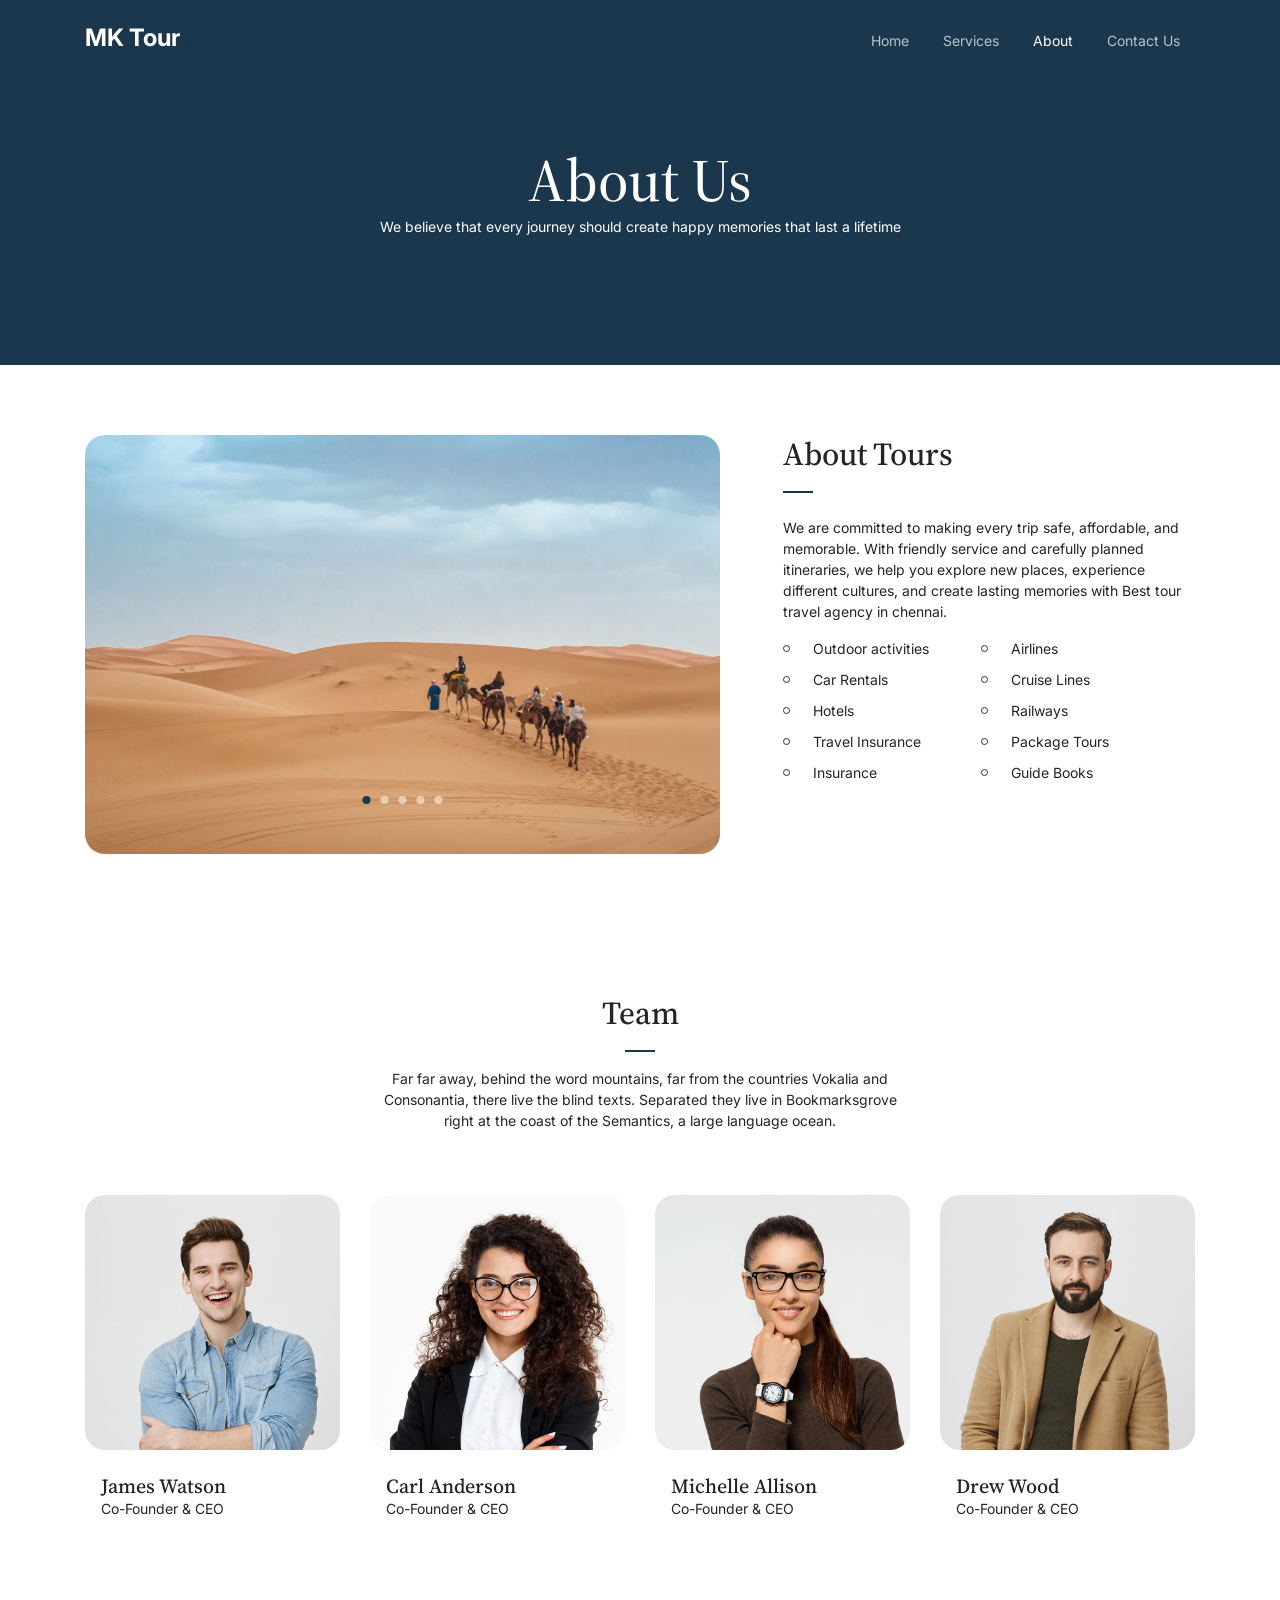
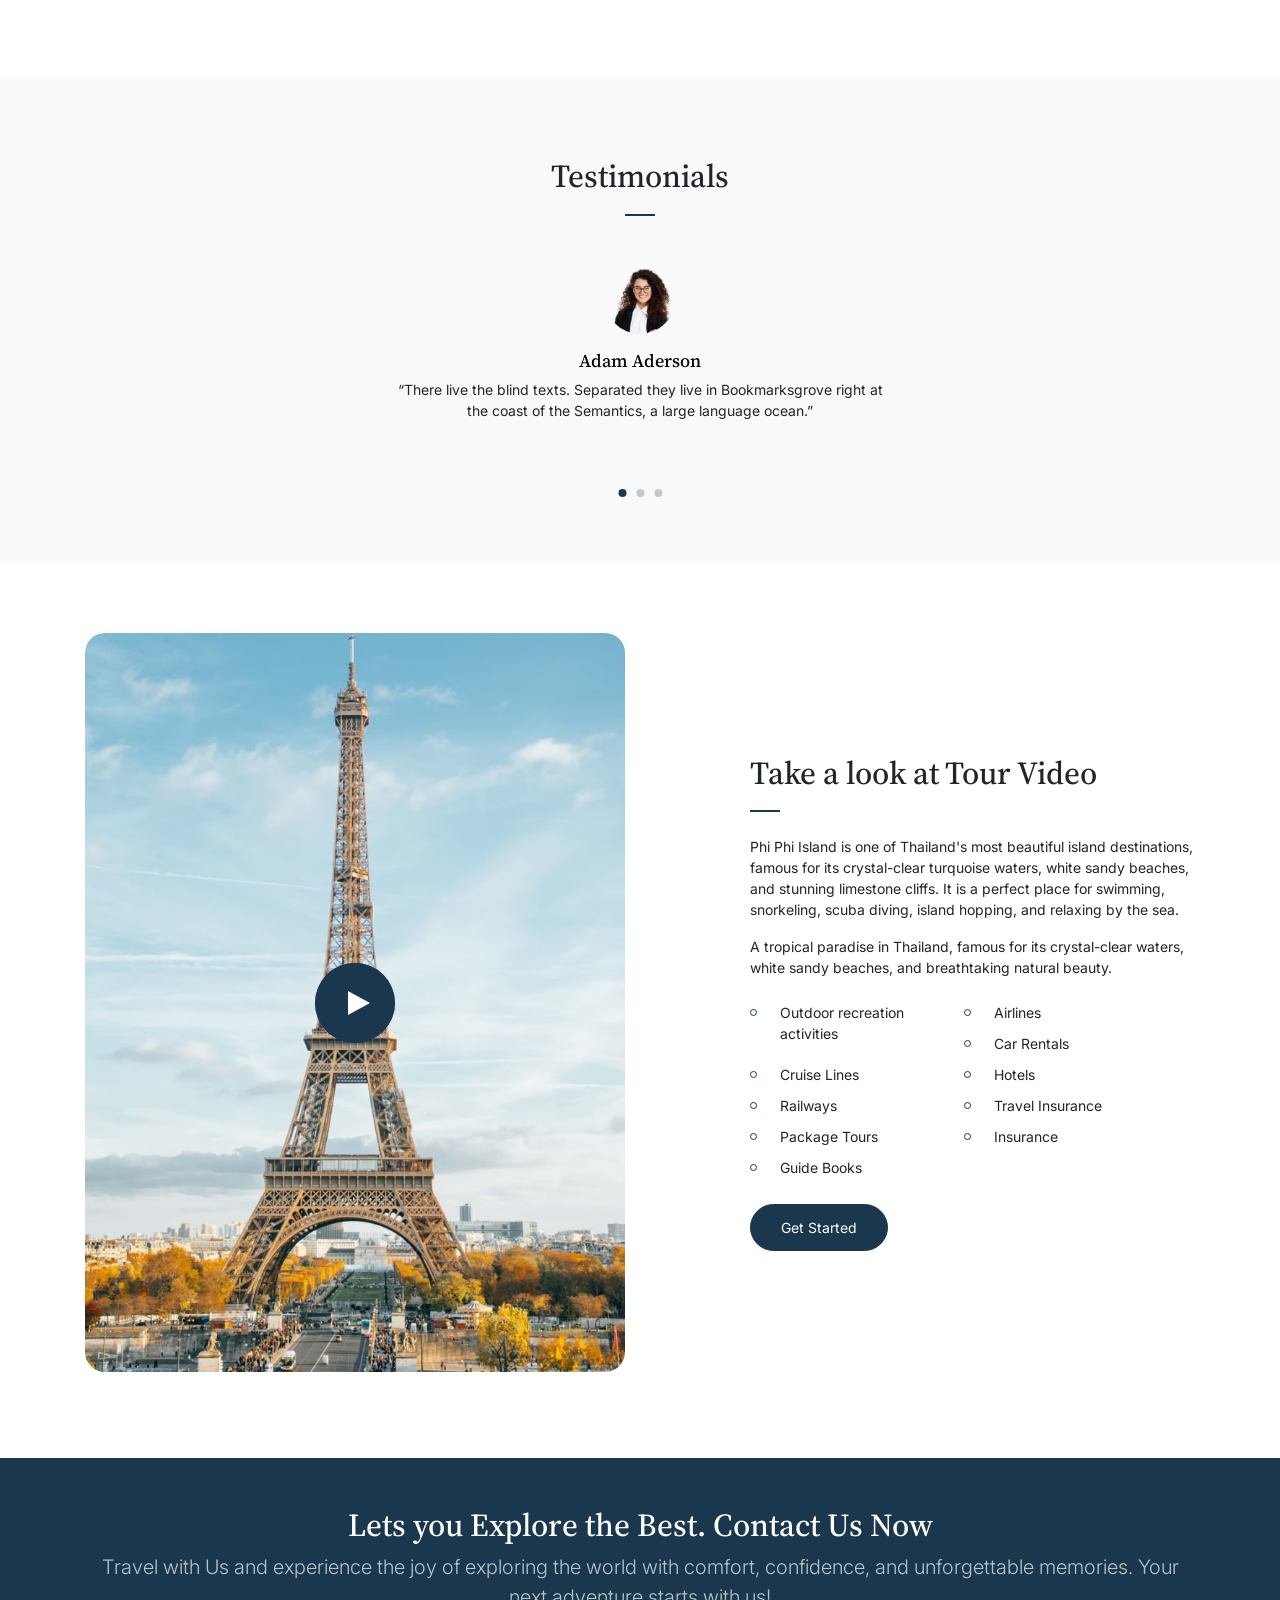
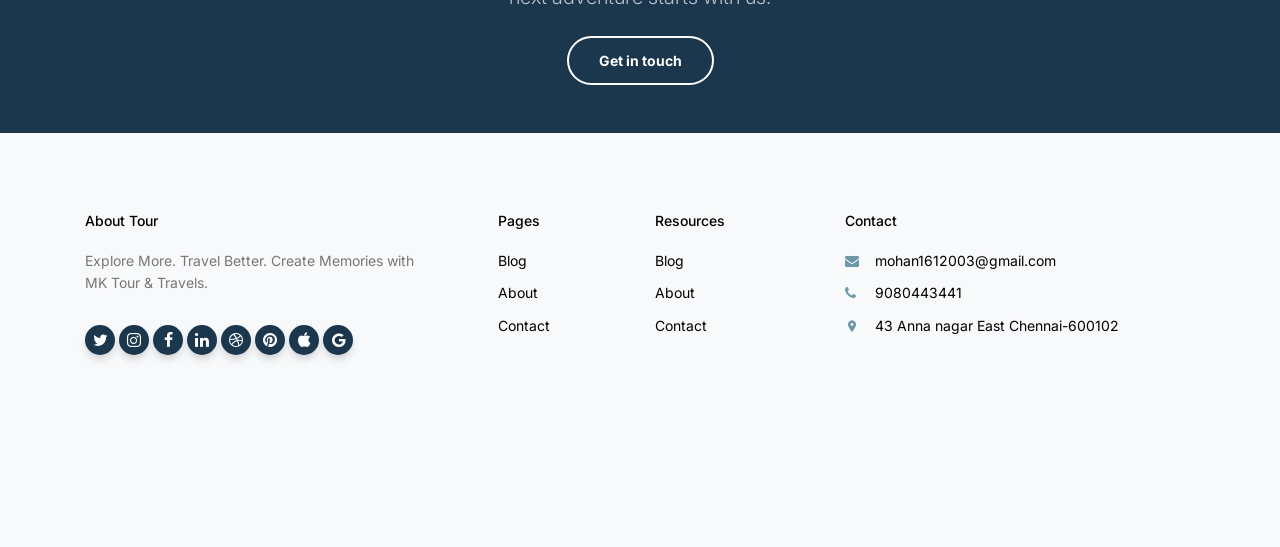
==== commit 1d1abc91: "Update about.html" ====
--- a/about.html
+++ b/about.html
@@ -36,7 +36,7 @@
   <link rel="stylesheet" href="css/aos.css">
   <link rel="stylesheet" href="css/style.css">
 
-  <title>"MK Tour Travels with family and friends"</title>
+  <title>"MK Tour Travels/Best tour travel agency in chennai"</title>
 
   <!-- Open Graph Meta Tags for MK Tour & Travels -->
 	
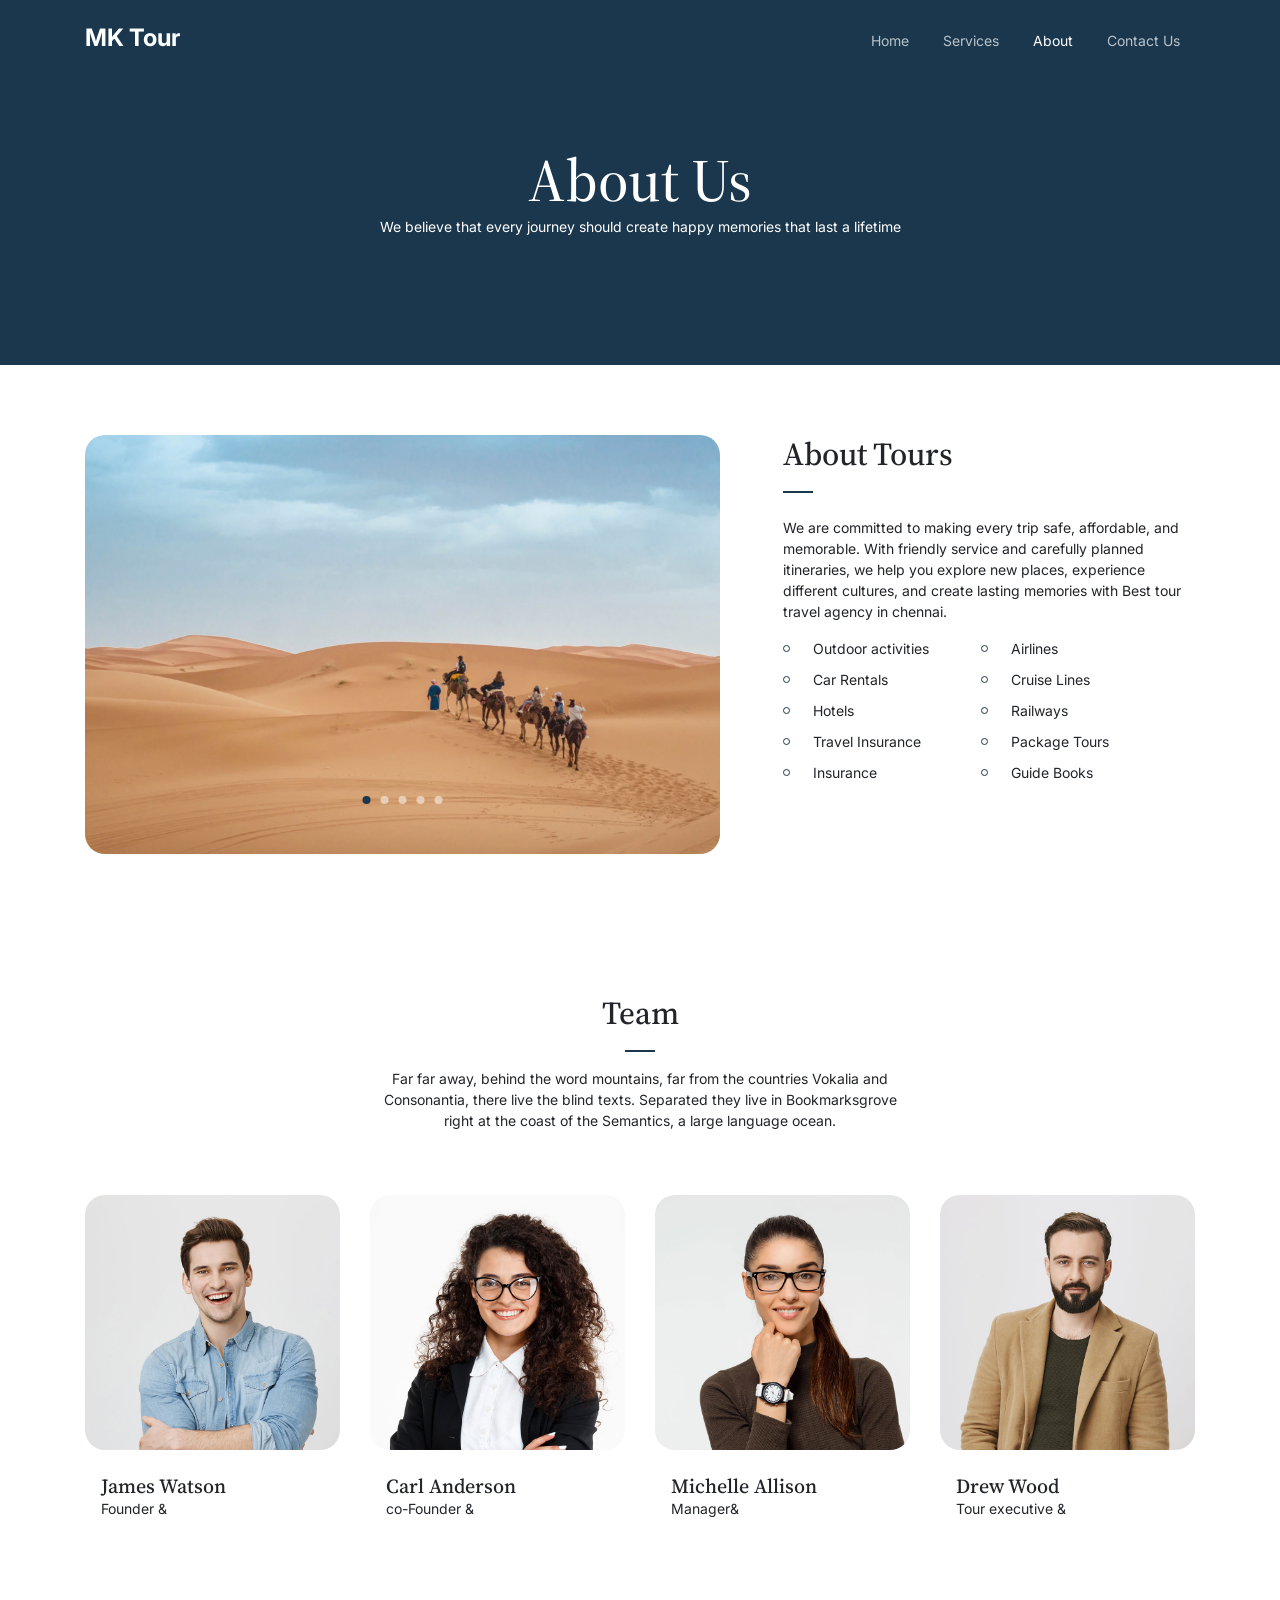
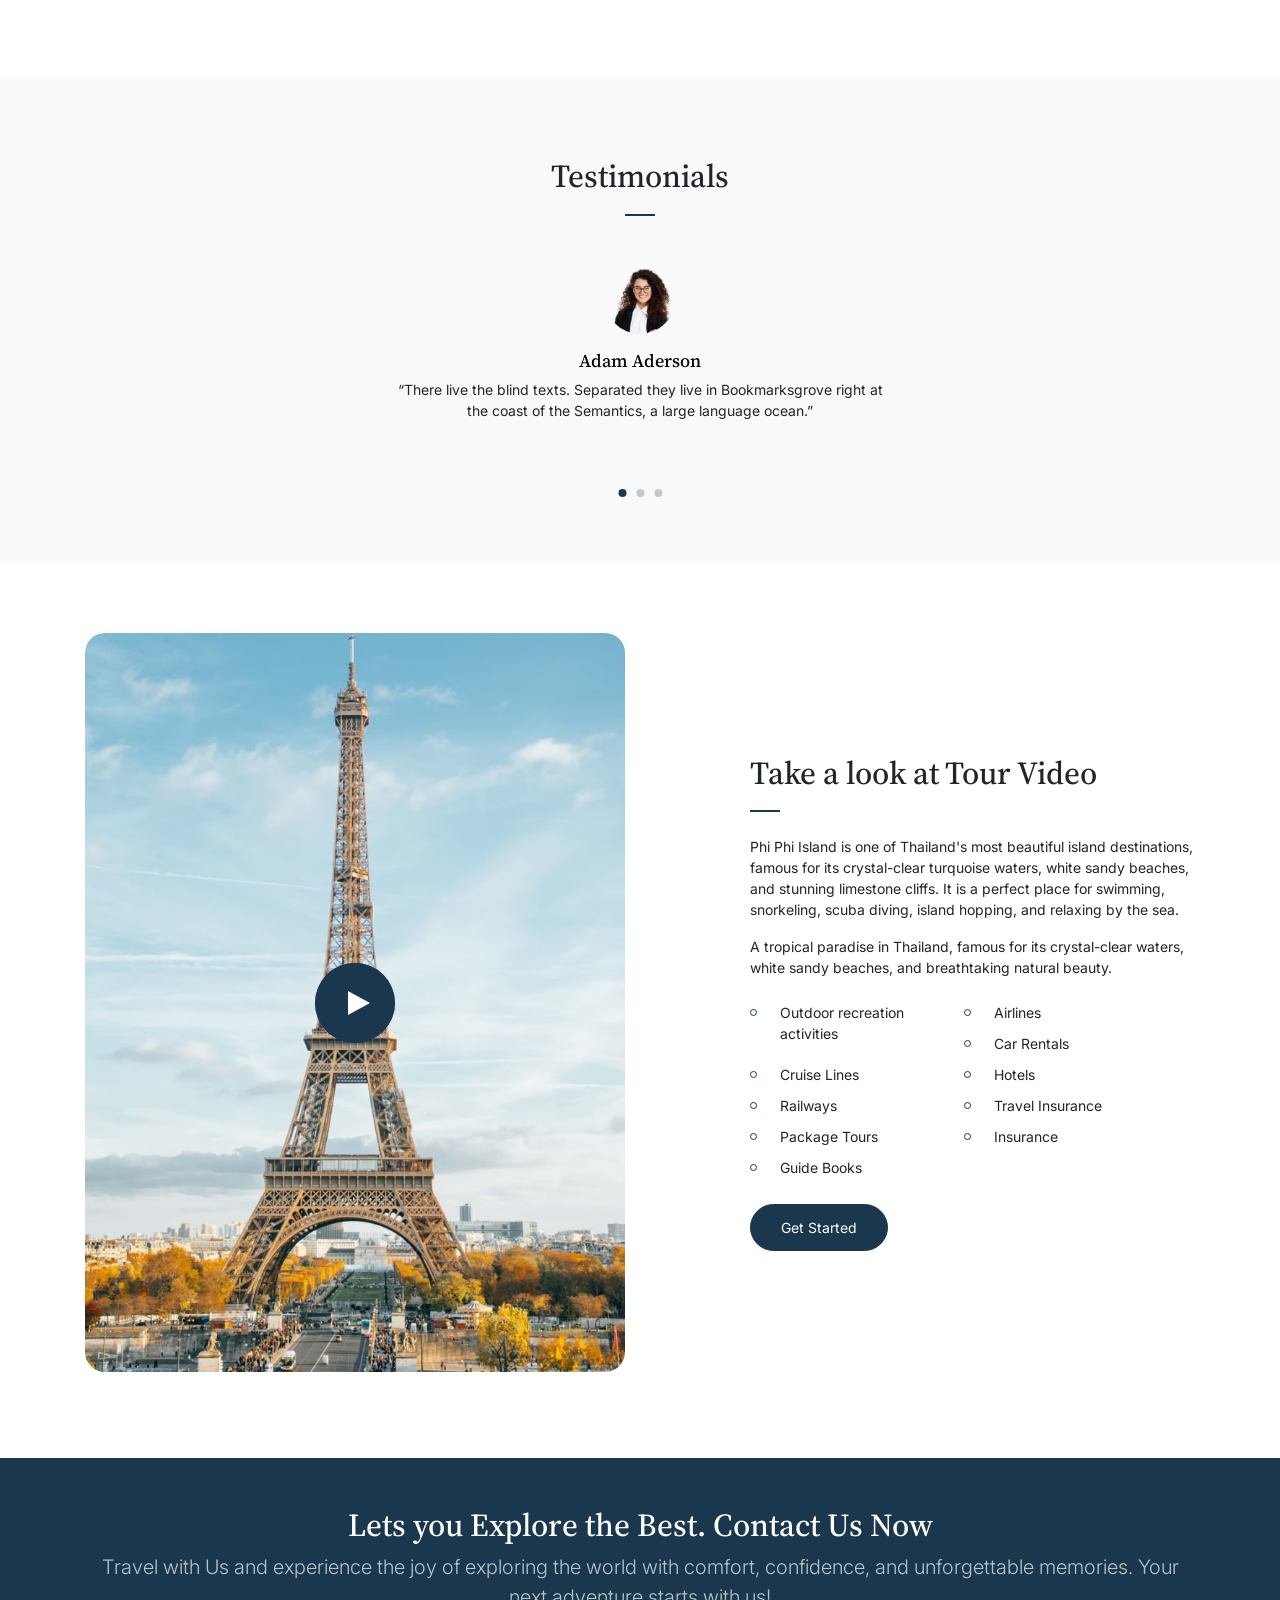
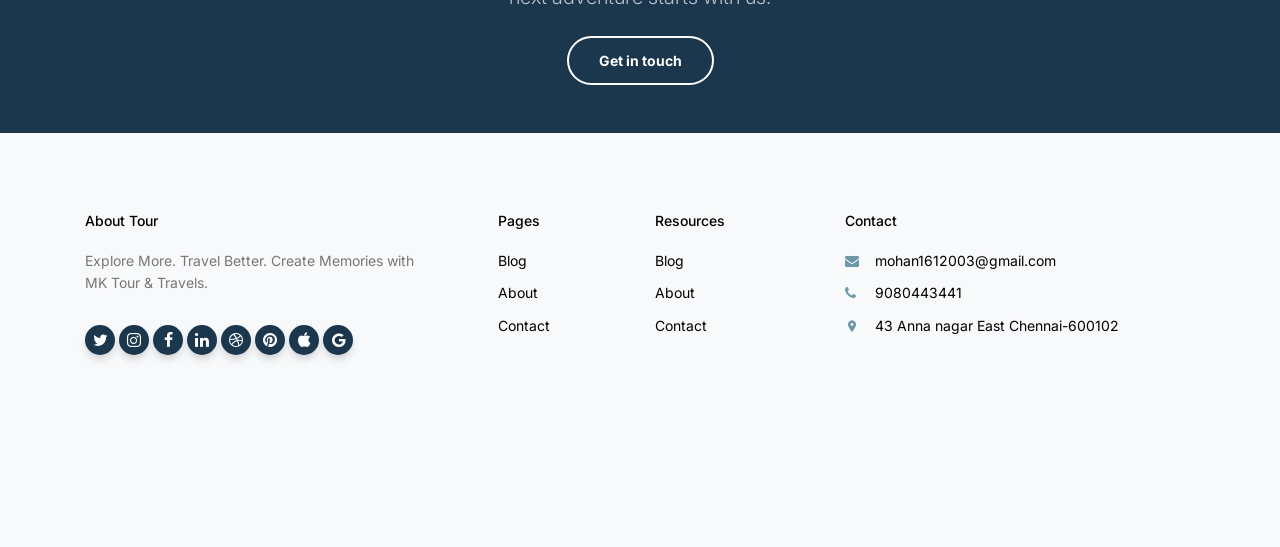
==== commit a4aa2358: "Update about.html" ====
--- a/about.html
+++ b/about.html
@@ -166,7 +166,7 @@
             <img src="images/person_1.jpg" alt="Image" title="Happy Traveler Testimonial - MK Tour & Travels" class="img-fluid mb-4 rounded-20">
             <div class="px-3">
               <h3 class="mb-0">James Watson</h3>
-              <p>Co-Founder &amp; CEO</p>
+              <p>Founder &amp;</p>
             </div>
           </div>
         </div>
@@ -175,7 +175,7 @@
             <img src="images/person_2.jpg" alt="Image" title="Satisfied Traveler Testimonial - MK Tour & Travels" class="img-fluid mb-4 rounded-20">
             <div class="px-3">
               <h3 class="mb-0">Carl Anderson</h3>
-              <p>Co-Founder &amp; CEO</p>
+              <p>co-Founder &amp;</p>
             </div>
           </div>
         </div>
@@ -185,7 +185,7 @@
             <img src="images/person_4.jpg" alt="Image" title="Happy Customer Testimonial - MK Tour & Travels" class="img-fluid mb-4 rounded-20">
             <div class="px-3">
               <h3 class="mb-0">Michelle Allison</h3>
-              <p>Co-Founder &amp; CEO</p>
+              <p>Manager&amp;</p>
             </div>
           </div>
         </div>
@@ -194,7 +194,7 @@
             <img src="images/person_3.jpg" alt="Image" title="Happy Traveler Testimonial - MK Tour & Travels" class="img-fluid mb-4 rounded-20">
             <div class="px-3">
               <h3 class="mb-0">Drew Wood</h3>
-              <p>Co-Founder &amp; CEO</p>
+              <p>Tour executive &amp;</p>
             </div>
           </div>
         </div>
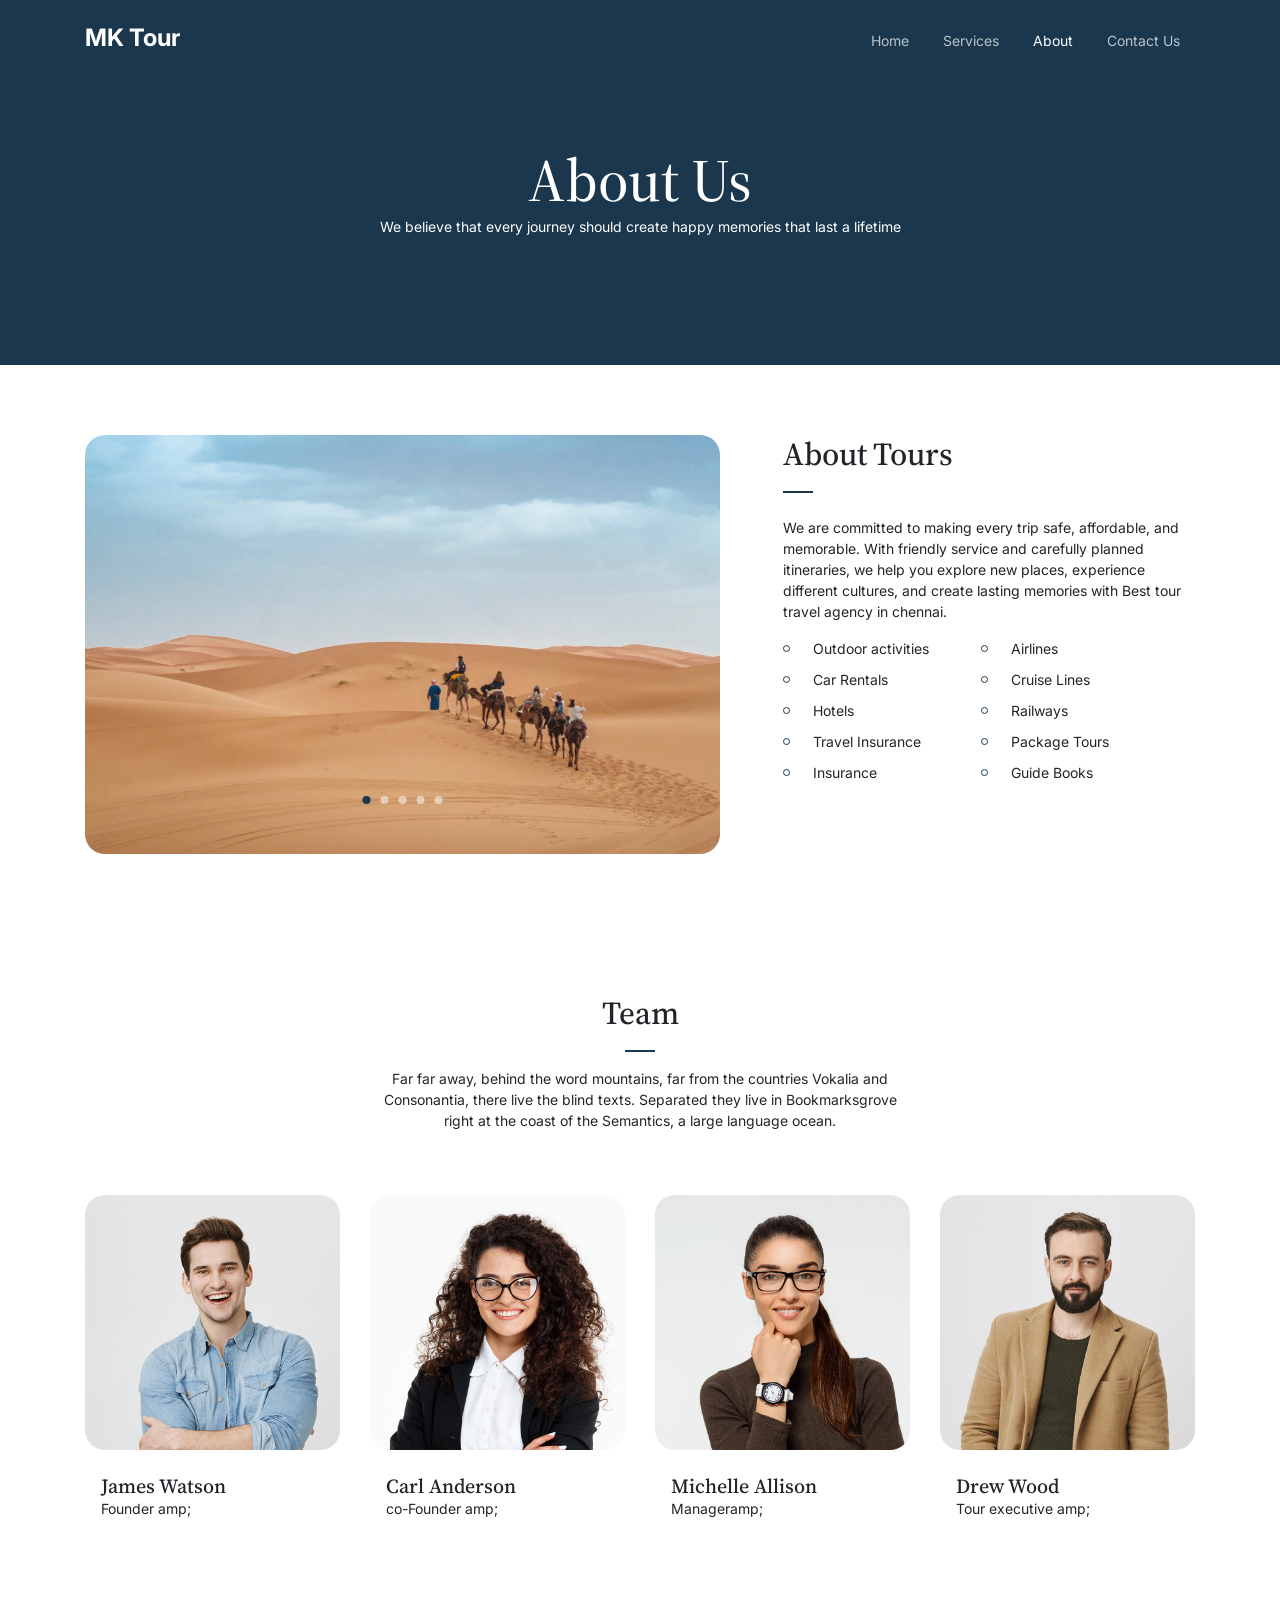
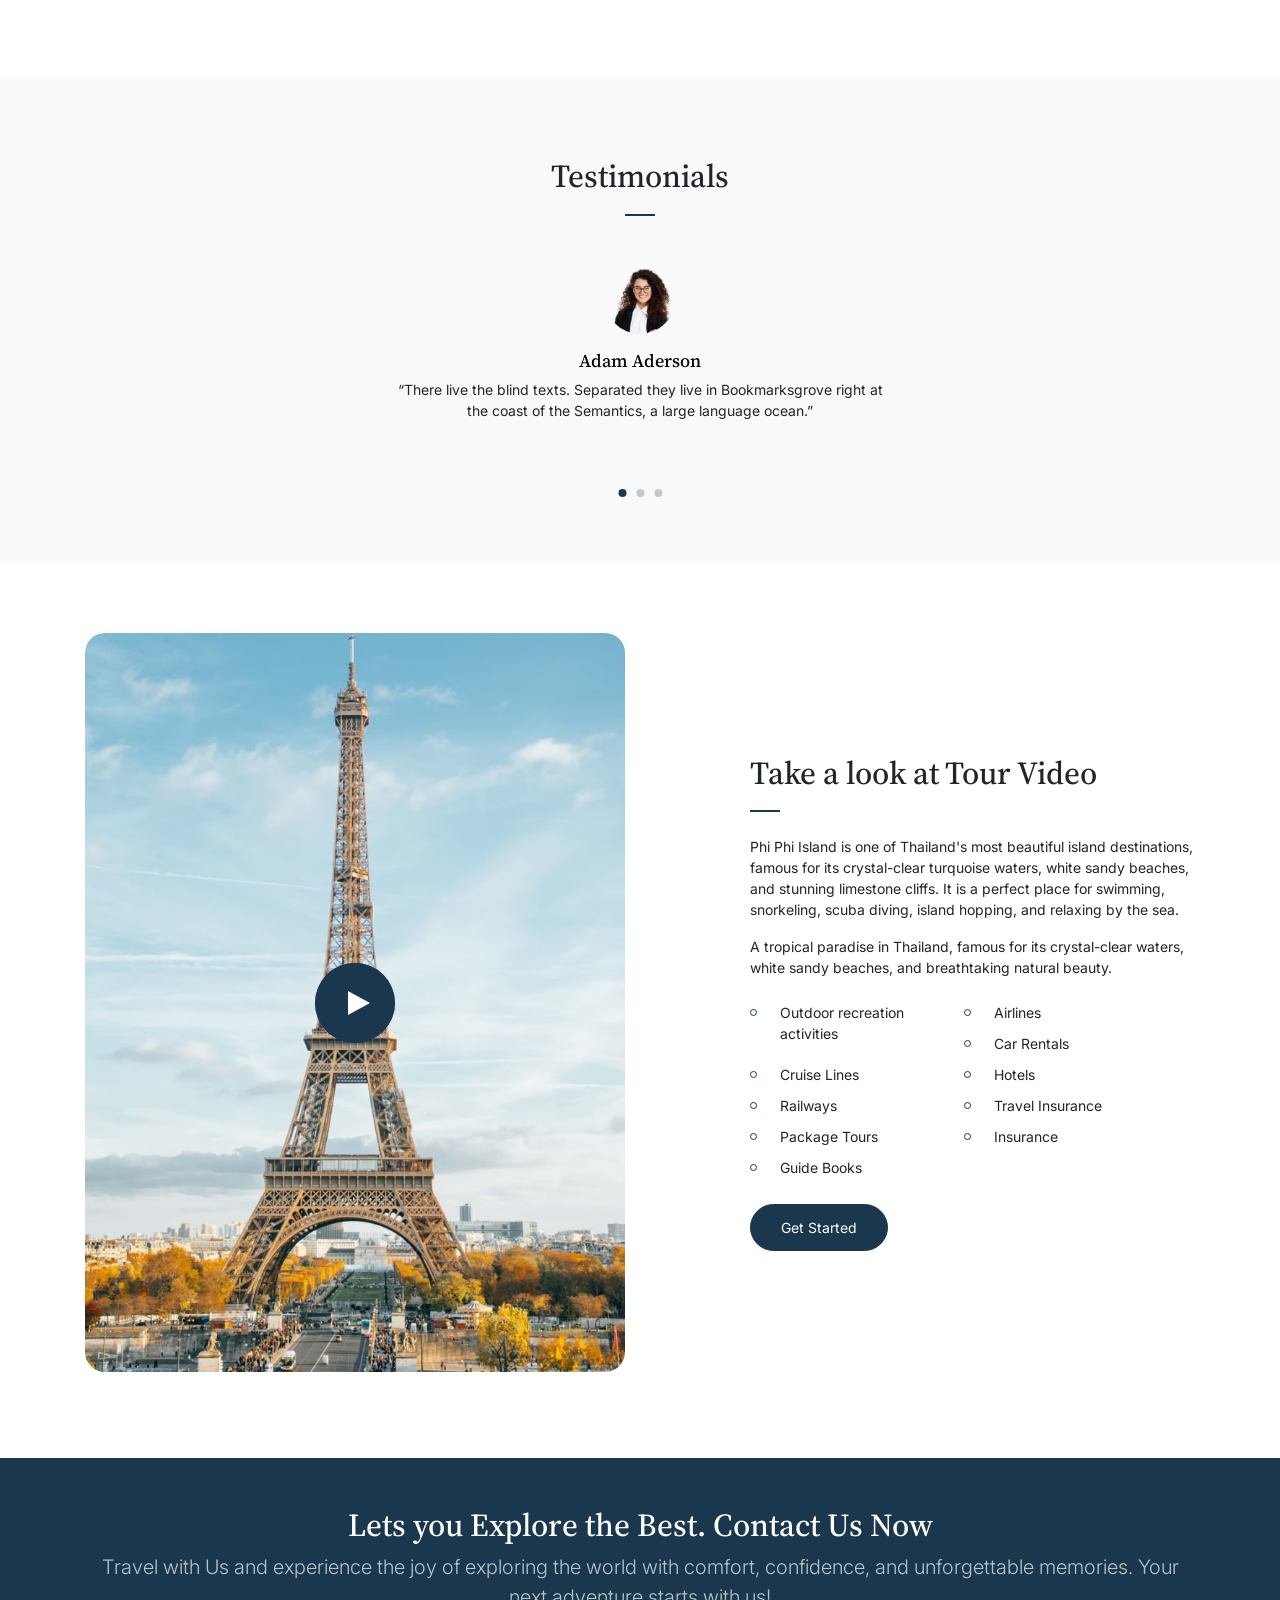
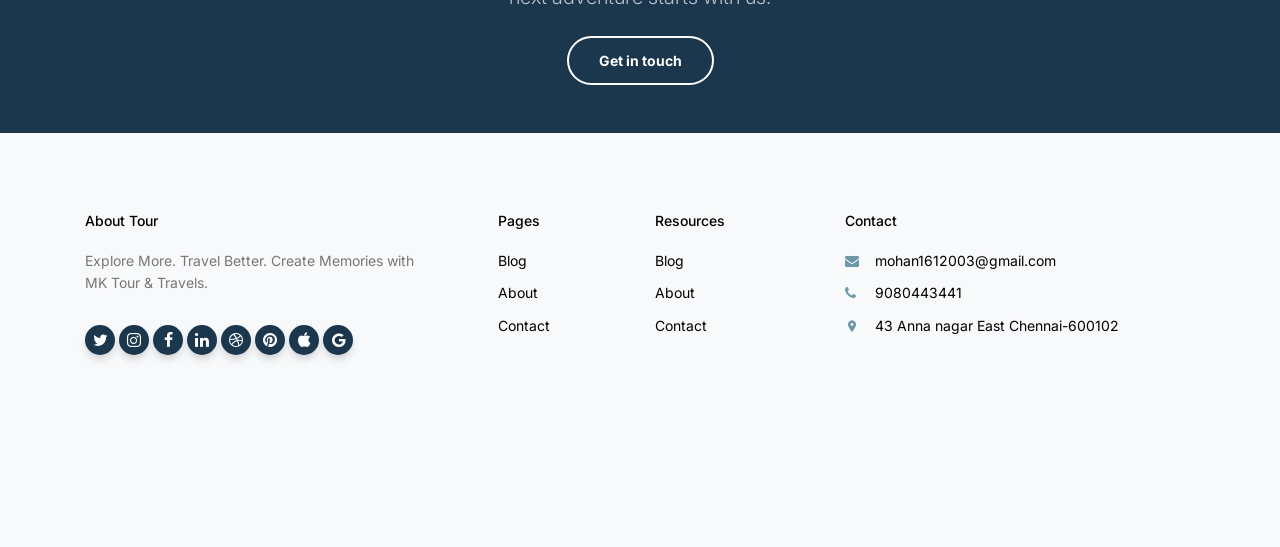
==== commit 90fbd1cd: "Update about.html" ====
--- a/about.html
+++ b/about.html
@@ -166,7 +166,7 @@
             <img src="images/person_1.jpg" alt="Image" title="Happy Traveler Testimonial - MK Tour & Travels" class="img-fluid mb-4 rounded-20">
             <div class="px-3">
               <h3 class="mb-0">James Watson</h3>
-              <p>Founder &amp;</p>
+              <p>Founder amp;</p>
             </div>
           </div>
         </div>
@@ -175,7 +175,7 @@
             <img src="images/person_2.jpg" alt="Image" title="Satisfied Traveler Testimonial - MK Tour & Travels" class="img-fluid mb-4 rounded-20">
             <div class="px-3">
               <h3 class="mb-0">Carl Anderson</h3>
-              <p>co-Founder &amp;</p>
+              <p>co-Founder amp;</p>
             </div>
           </div>
         </div>
@@ -185,7 +185,7 @@
             <img src="images/person_4.jpg" alt="Image" title="Happy Customer Testimonial - MK Tour & Travels" class="img-fluid mb-4 rounded-20">
             <div class="px-3">
               <h3 class="mb-0">Michelle Allison</h3>
-              <p>Manager&amp;</p>
+              <p>Manageramp;</p>
             </div>
           </div>
         </div>
@@ -194,7 +194,7 @@
             <img src="images/person_3.jpg" alt="Image" title="Happy Traveler Testimonial - MK Tour & Travels" class="img-fluid mb-4 rounded-20">
             <div class="px-3">
               <h3 class="mb-0">Drew Wood</h3>
-              <p>Tour executive &amp;</p>
+              <p>Tour executive amp;</p>
             </div>
           </div>
         </div>
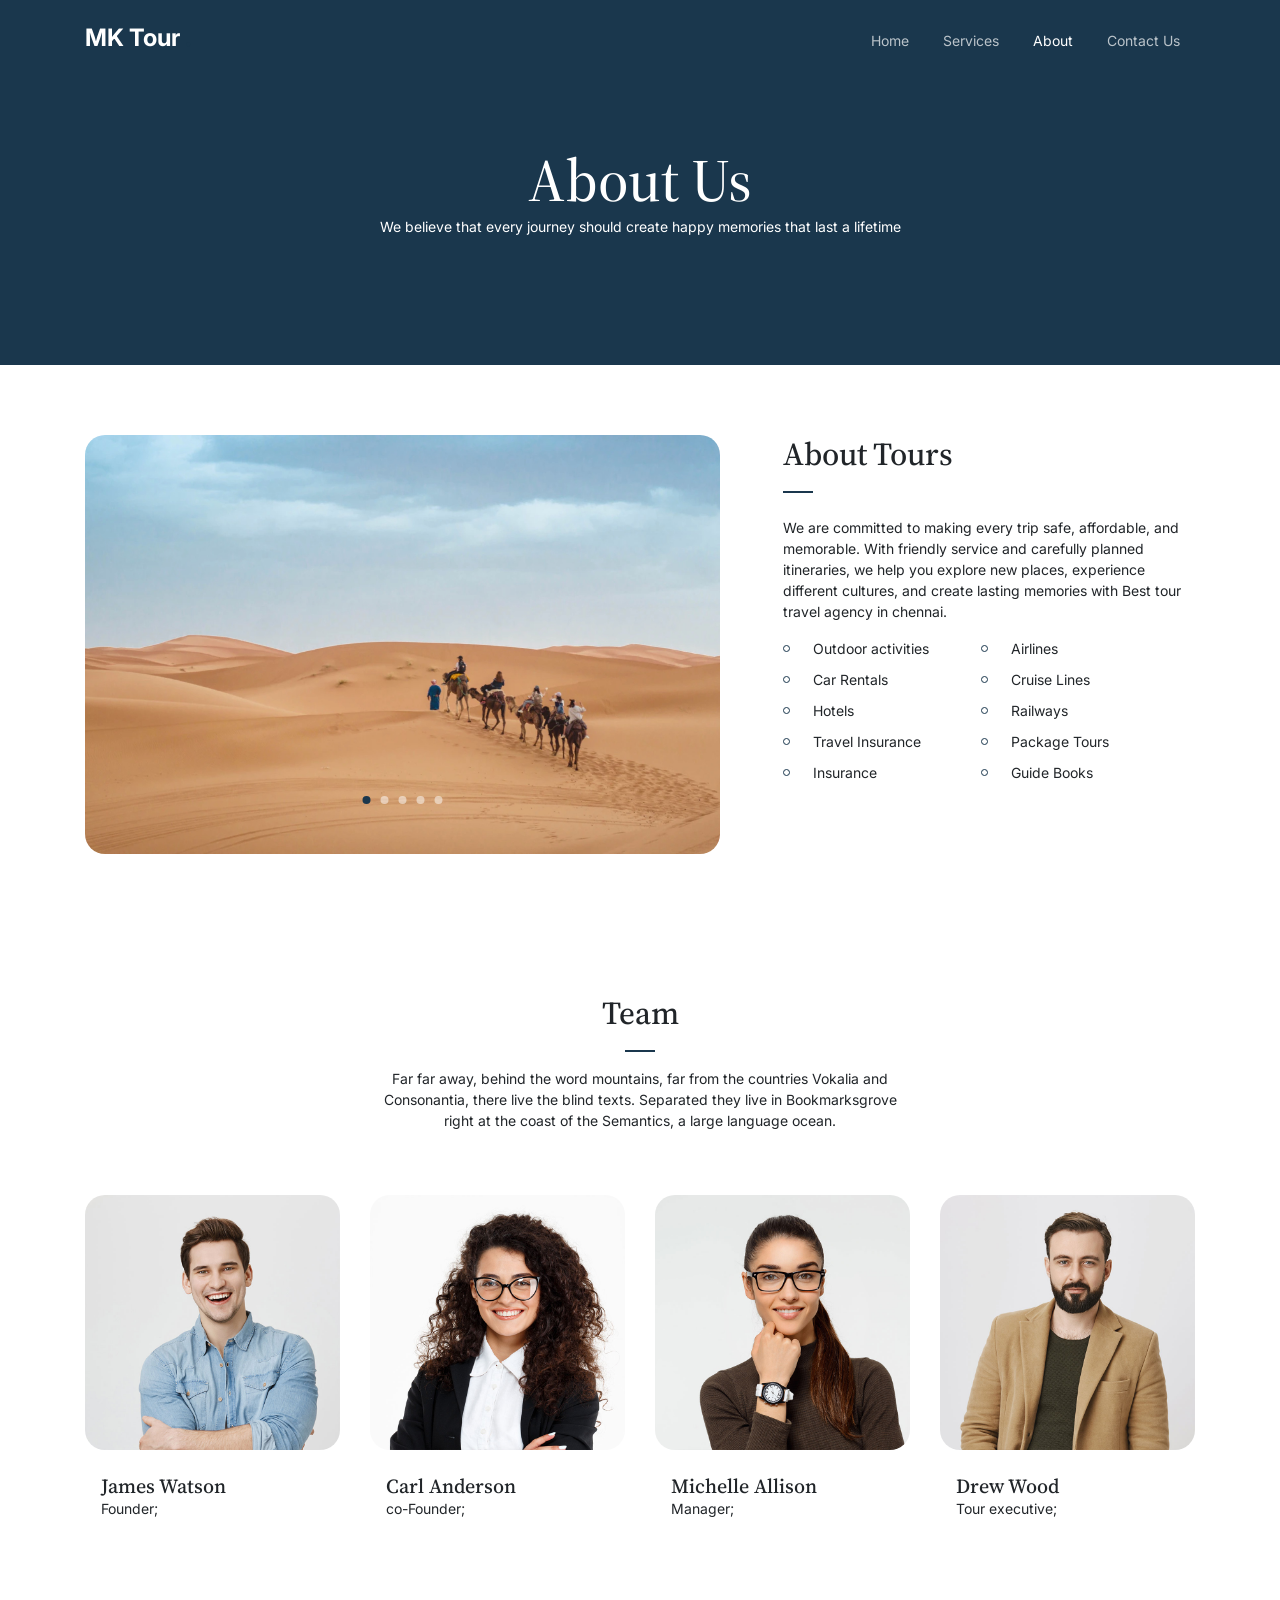
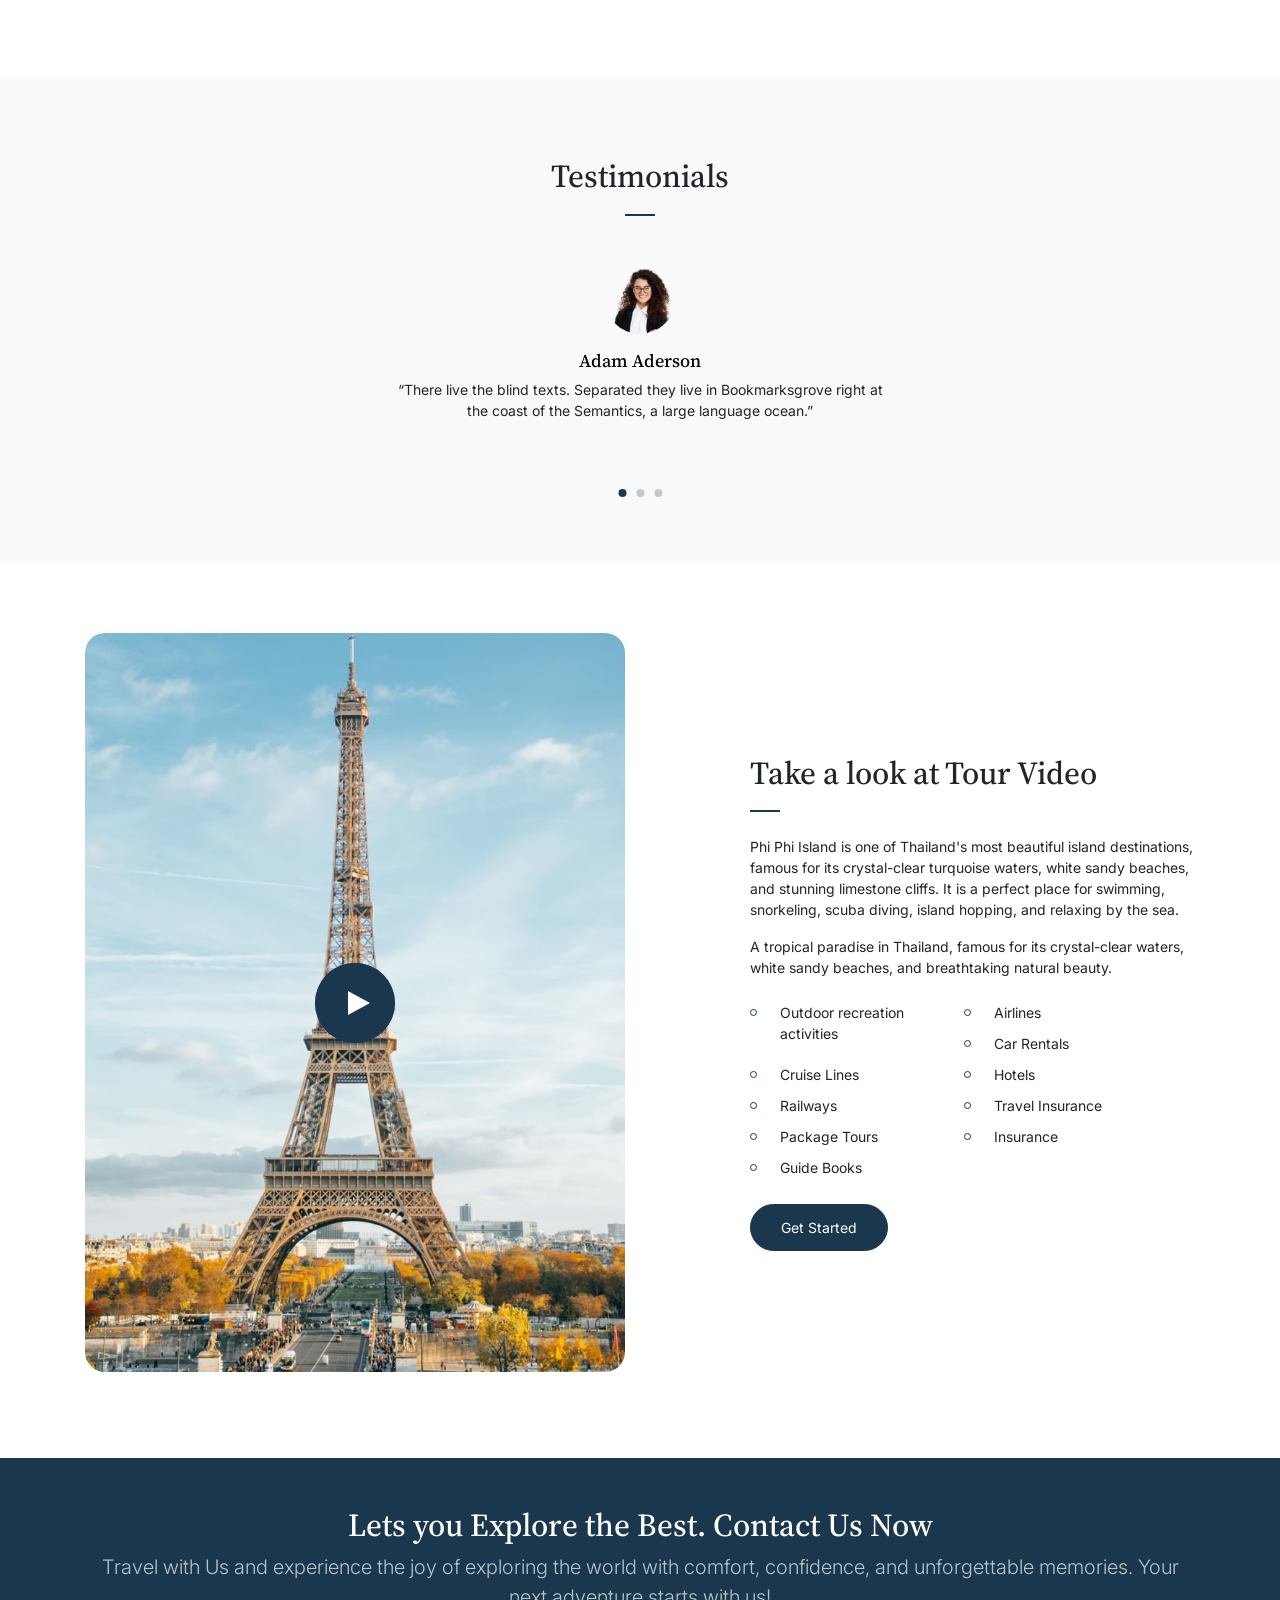
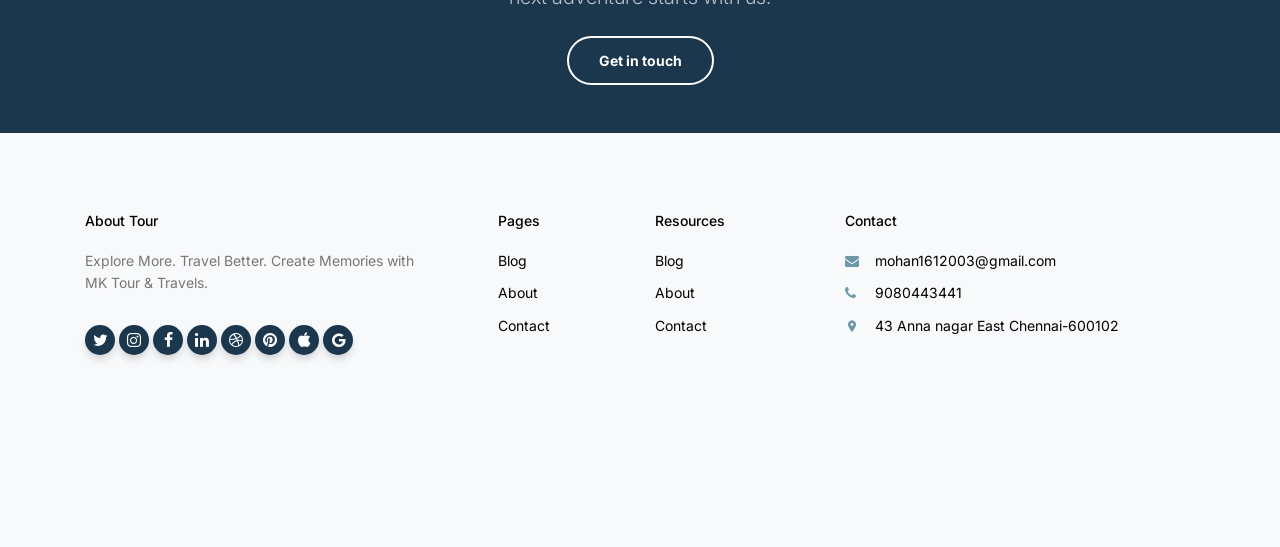
==== commit 041a5811: "Update about.html" ====
--- a/about.html
+++ b/about.html
@@ -166,7 +166,7 @@
             <img src="images/person_1.jpg" alt="Image" title="Happy Traveler Testimonial - MK Tour & Travels" class="img-fluid mb-4 rounded-20">
             <div class="px-3">
               <h3 class="mb-0">James Watson</h3>
-              <p>Founder amp;</p>
+              <p>Founder;</p>
             </div>
           </div>
         </div>
@@ -175,7 +175,7 @@
             <img src="images/person_2.jpg" alt="Image" title="Satisfied Traveler Testimonial - MK Tour & Travels" class="img-fluid mb-4 rounded-20">
             <div class="px-3">
               <h3 class="mb-0">Carl Anderson</h3>
-              <p>co-Founder amp;</p>
+              <p>co-Founder;</p>
             </div>
           </div>
         </div>
@@ -185,7 +185,7 @@
             <img src="images/person_4.jpg" alt="Image" title="Happy Customer Testimonial - MK Tour & Travels" class="img-fluid mb-4 rounded-20">
             <div class="px-3">
               <h3 class="mb-0">Michelle Allison</h3>
-              <p>Manageramp;</p>
+              <p>Manager;</p>
             </div>
           </div>
         </div>
@@ -194,7 +194,7 @@
             <img src="images/person_3.jpg" alt="Image" title="Happy Traveler Testimonial - MK Tour & Travels" class="img-fluid mb-4 rounded-20">
             <div class="px-3">
               <h3 class="mb-0">Drew Wood</h3>
-              <p>Tour executive amp;</p>
+              <p>Tour executive;</p>
             </div>
           </div>
         </div>
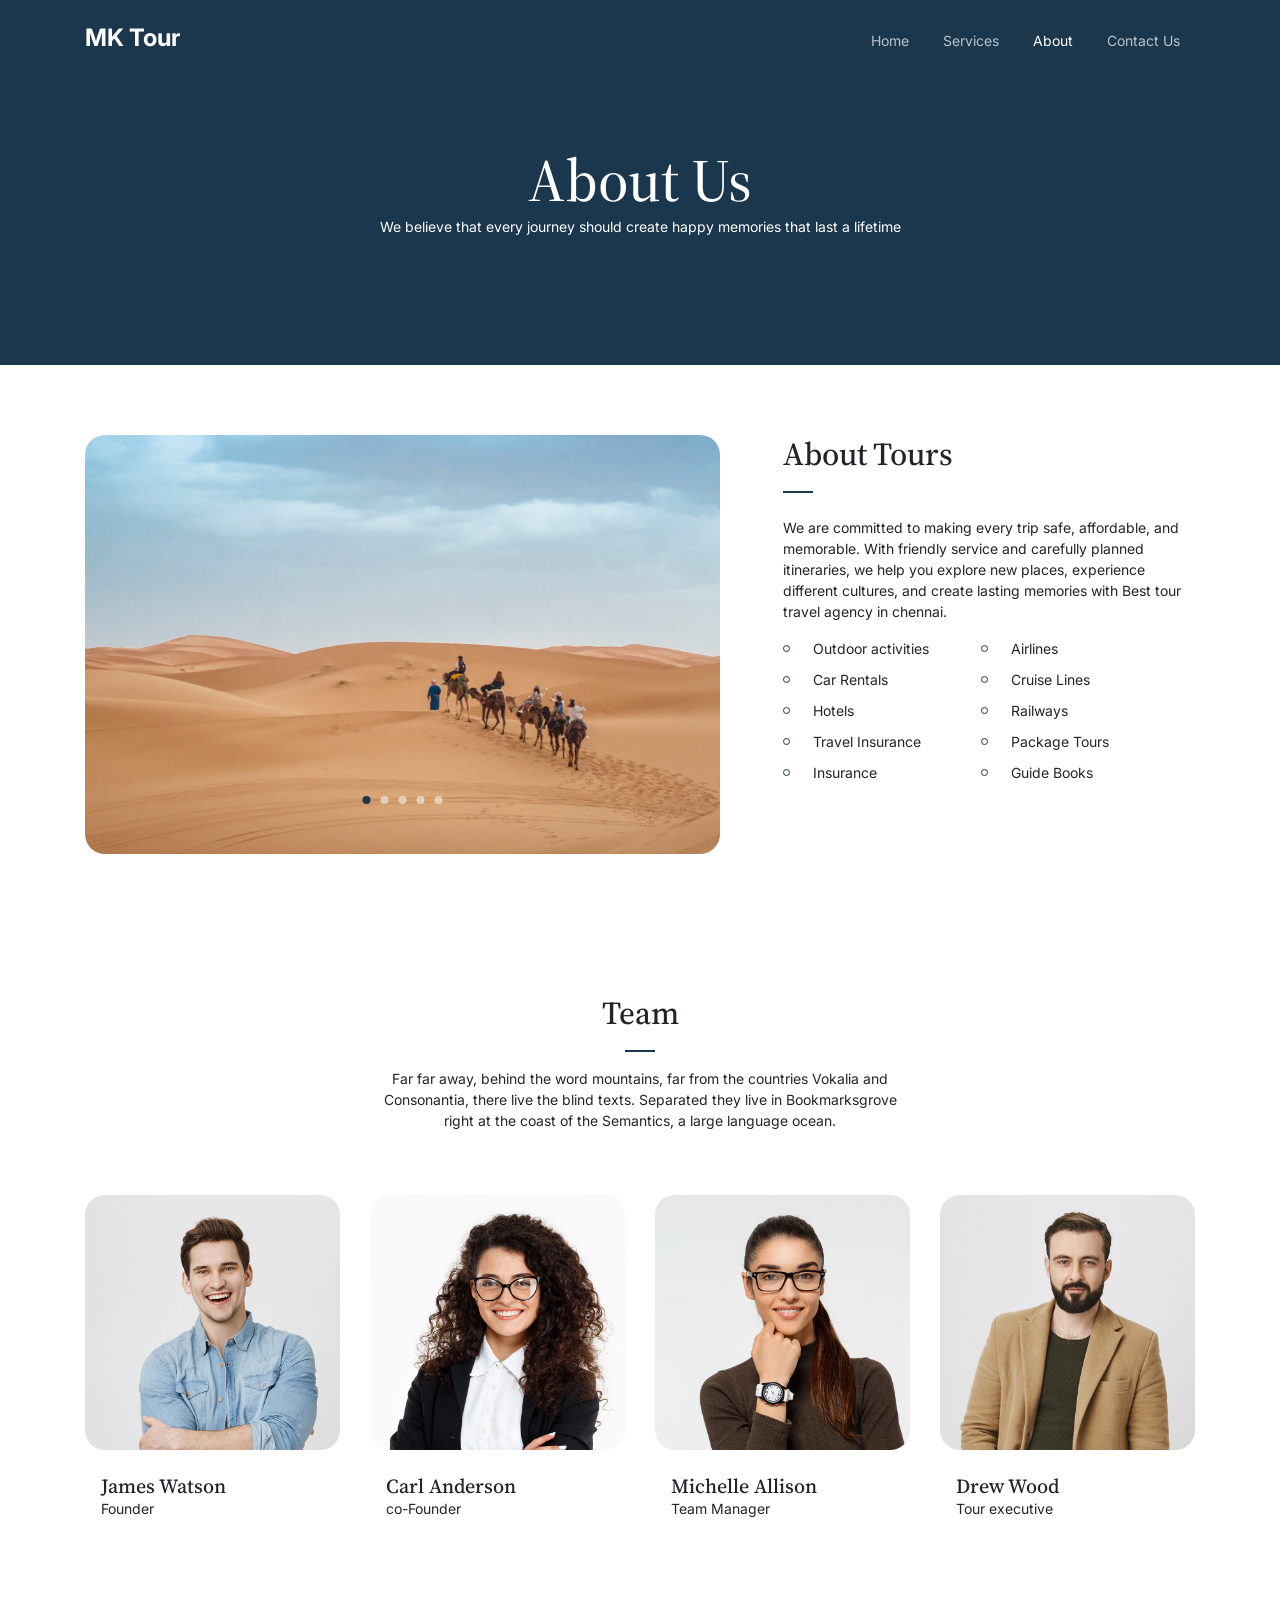
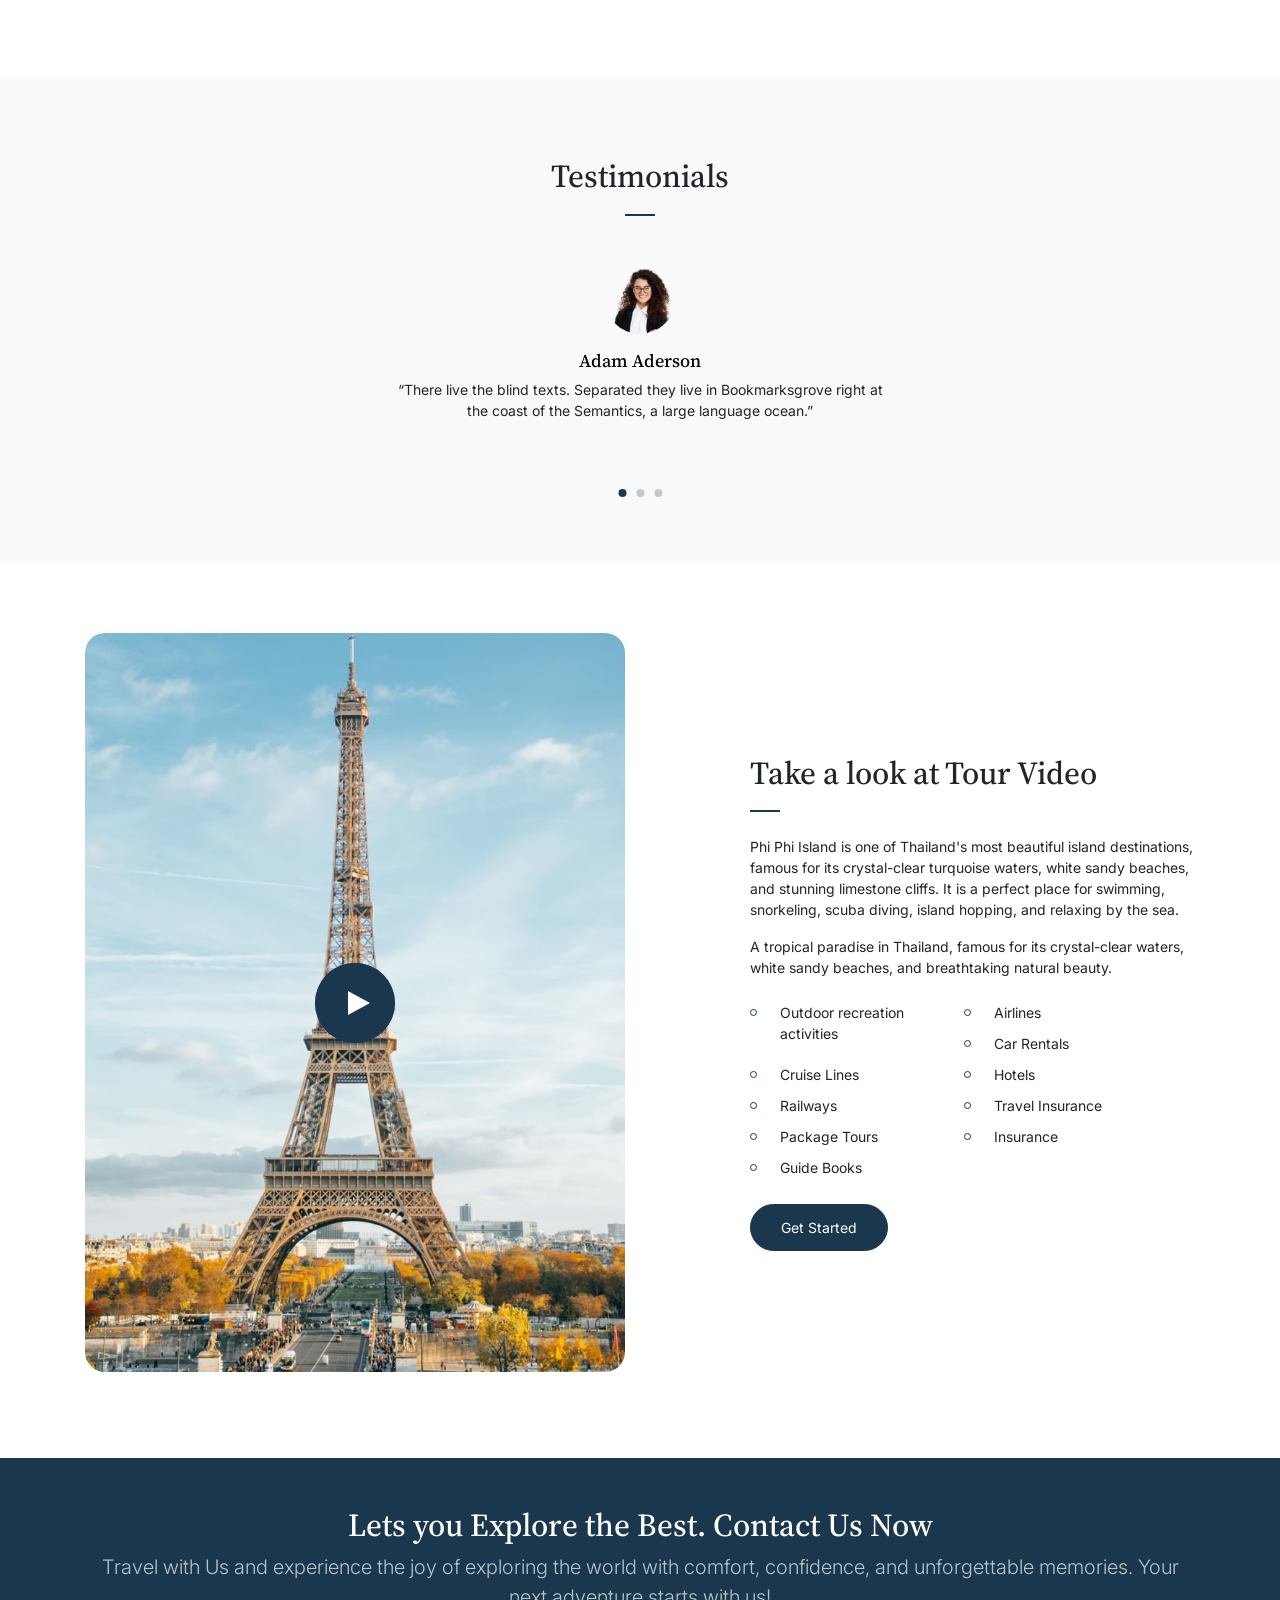
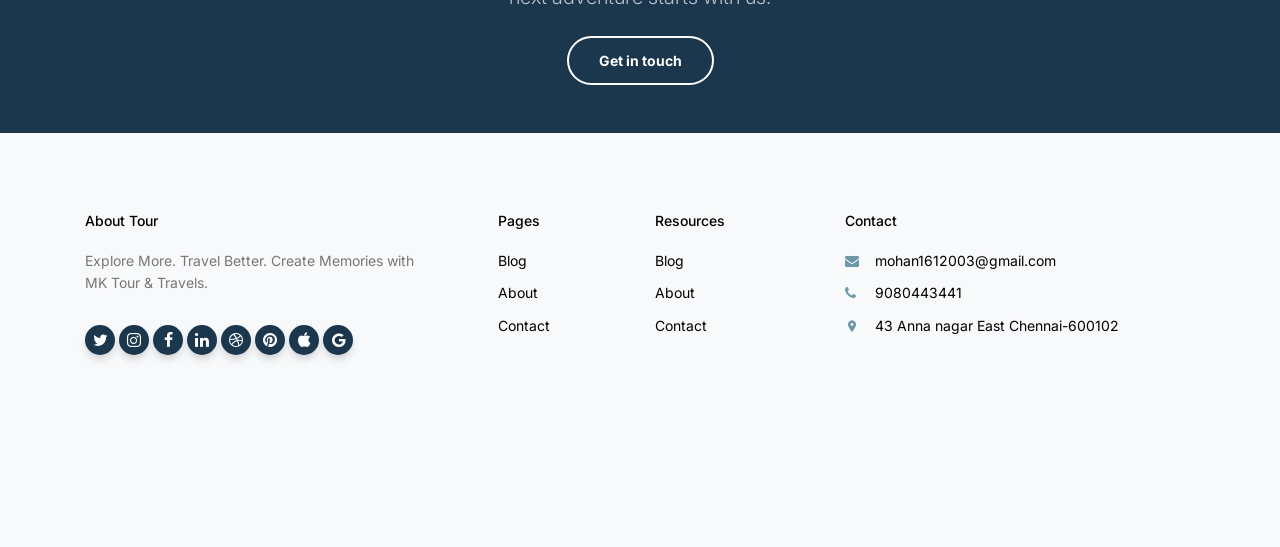
==== commit 449a66a8: "Update about.html" ====
--- a/about.html
+++ b/about.html
@@ -166,7 +166,7 @@
             <img src="images/person_1.jpg" alt="Image" title="Happy Traveler Testimonial - MK Tour & Travels" class="img-fluid mb-4 rounded-20">
             <div class="px-3">
               <h3 class="mb-0">James Watson</h3>
-              <p>Founder;</p>
+              <p>Founder</p>
             </div>
           </div>
         </div>
@@ -175,7 +175,7 @@
             <img src="images/person_2.jpg" alt="Image" title="Satisfied Traveler Testimonial - MK Tour & Travels" class="img-fluid mb-4 rounded-20">
             <div class="px-3">
               <h3 class="mb-0">Carl Anderson</h3>
-              <p>co-Founder;</p>
+              <p>co-Founder</p>
             </div>
           </div>
         </div>
@@ -185,7 +185,7 @@
             <img src="images/person_4.jpg" alt="Image" title="Happy Customer Testimonial - MK Tour & Travels" class="img-fluid mb-4 rounded-20">
             <div class="px-3">
               <h3 class="mb-0">Michelle Allison</h3>
-              <p>Manager;</p>
+              <p>Team Manager</p>
             </div>
           </div>
         </div>
@@ -194,7 +194,7 @@
             <img src="images/person_3.jpg" alt="Image" title="Happy Traveler Testimonial - MK Tour & Travels" class="img-fluid mb-4 rounded-20">
             <div class="px-3">
               <h3 class="mb-0">Drew Wood</h3>
-              <p>Tour executive;</p>
+              <p>Tour executive</p>
             </div>
           </div>
         </div>
